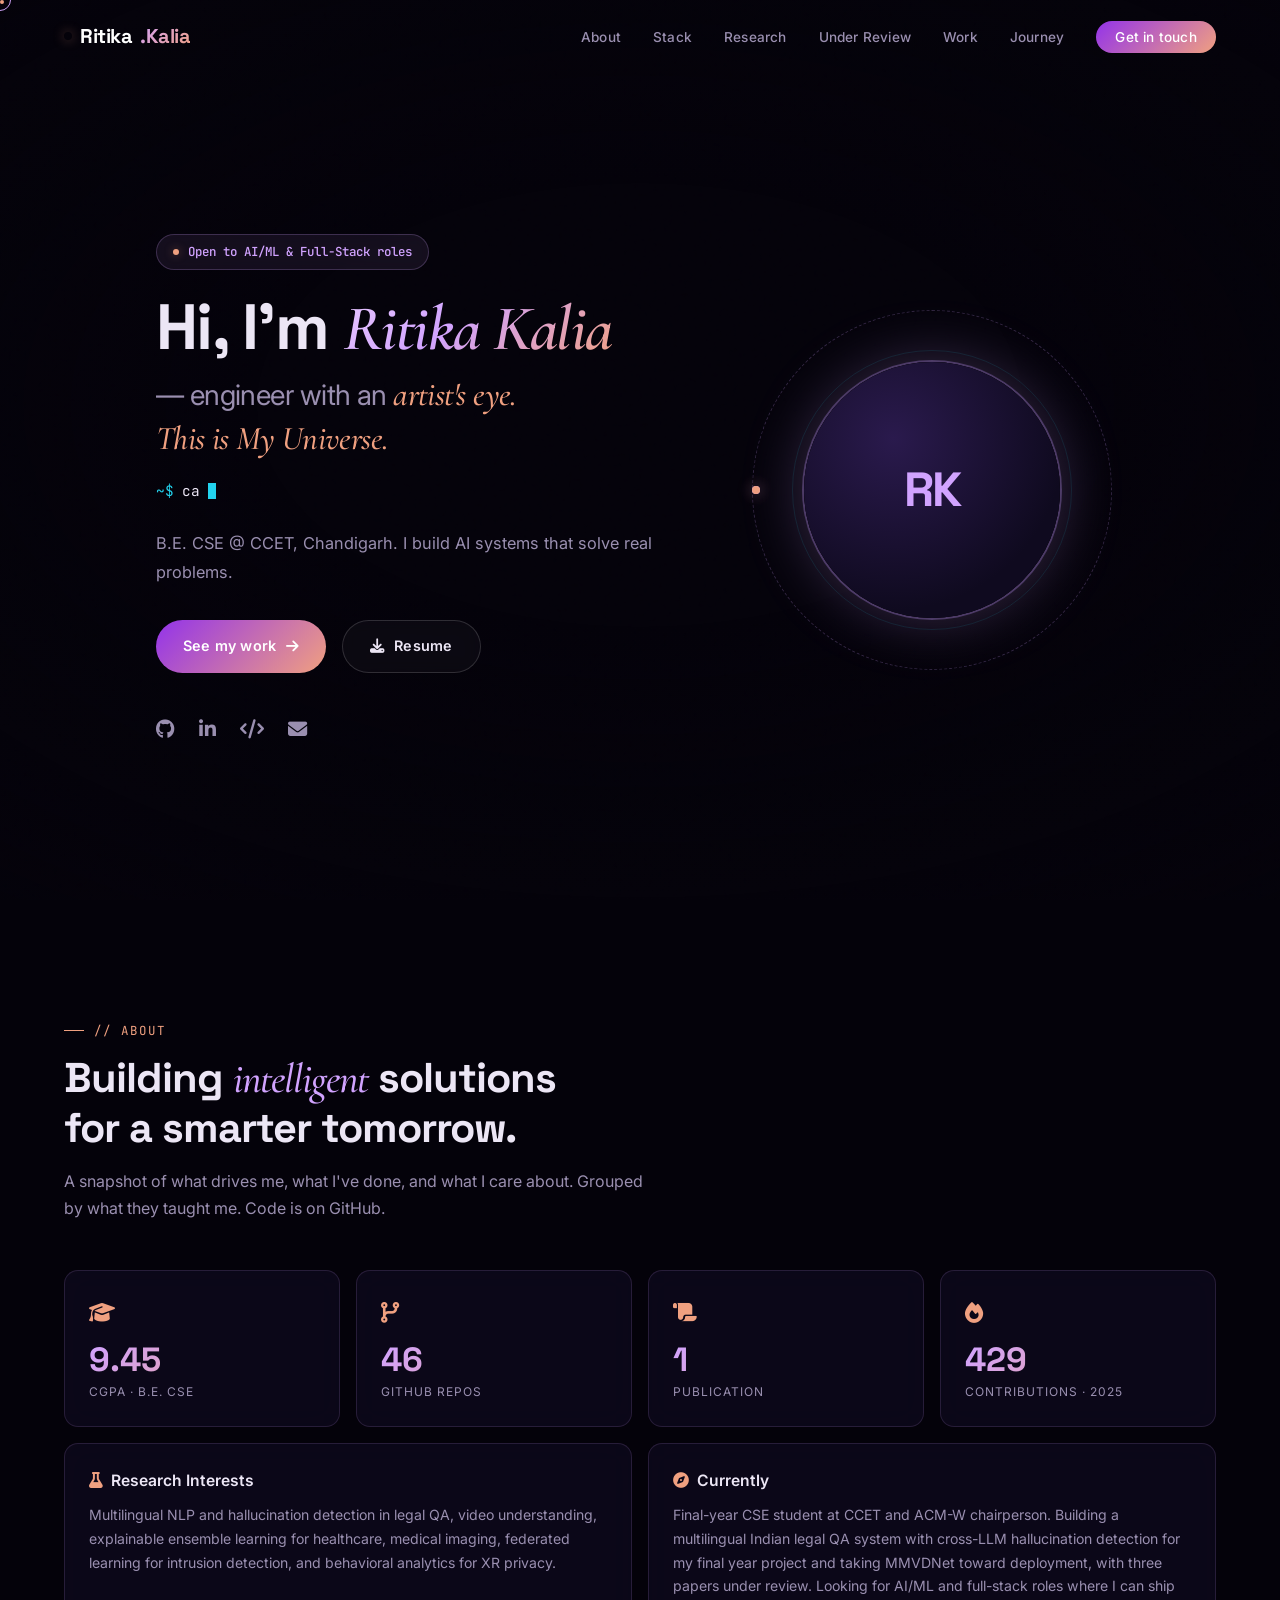
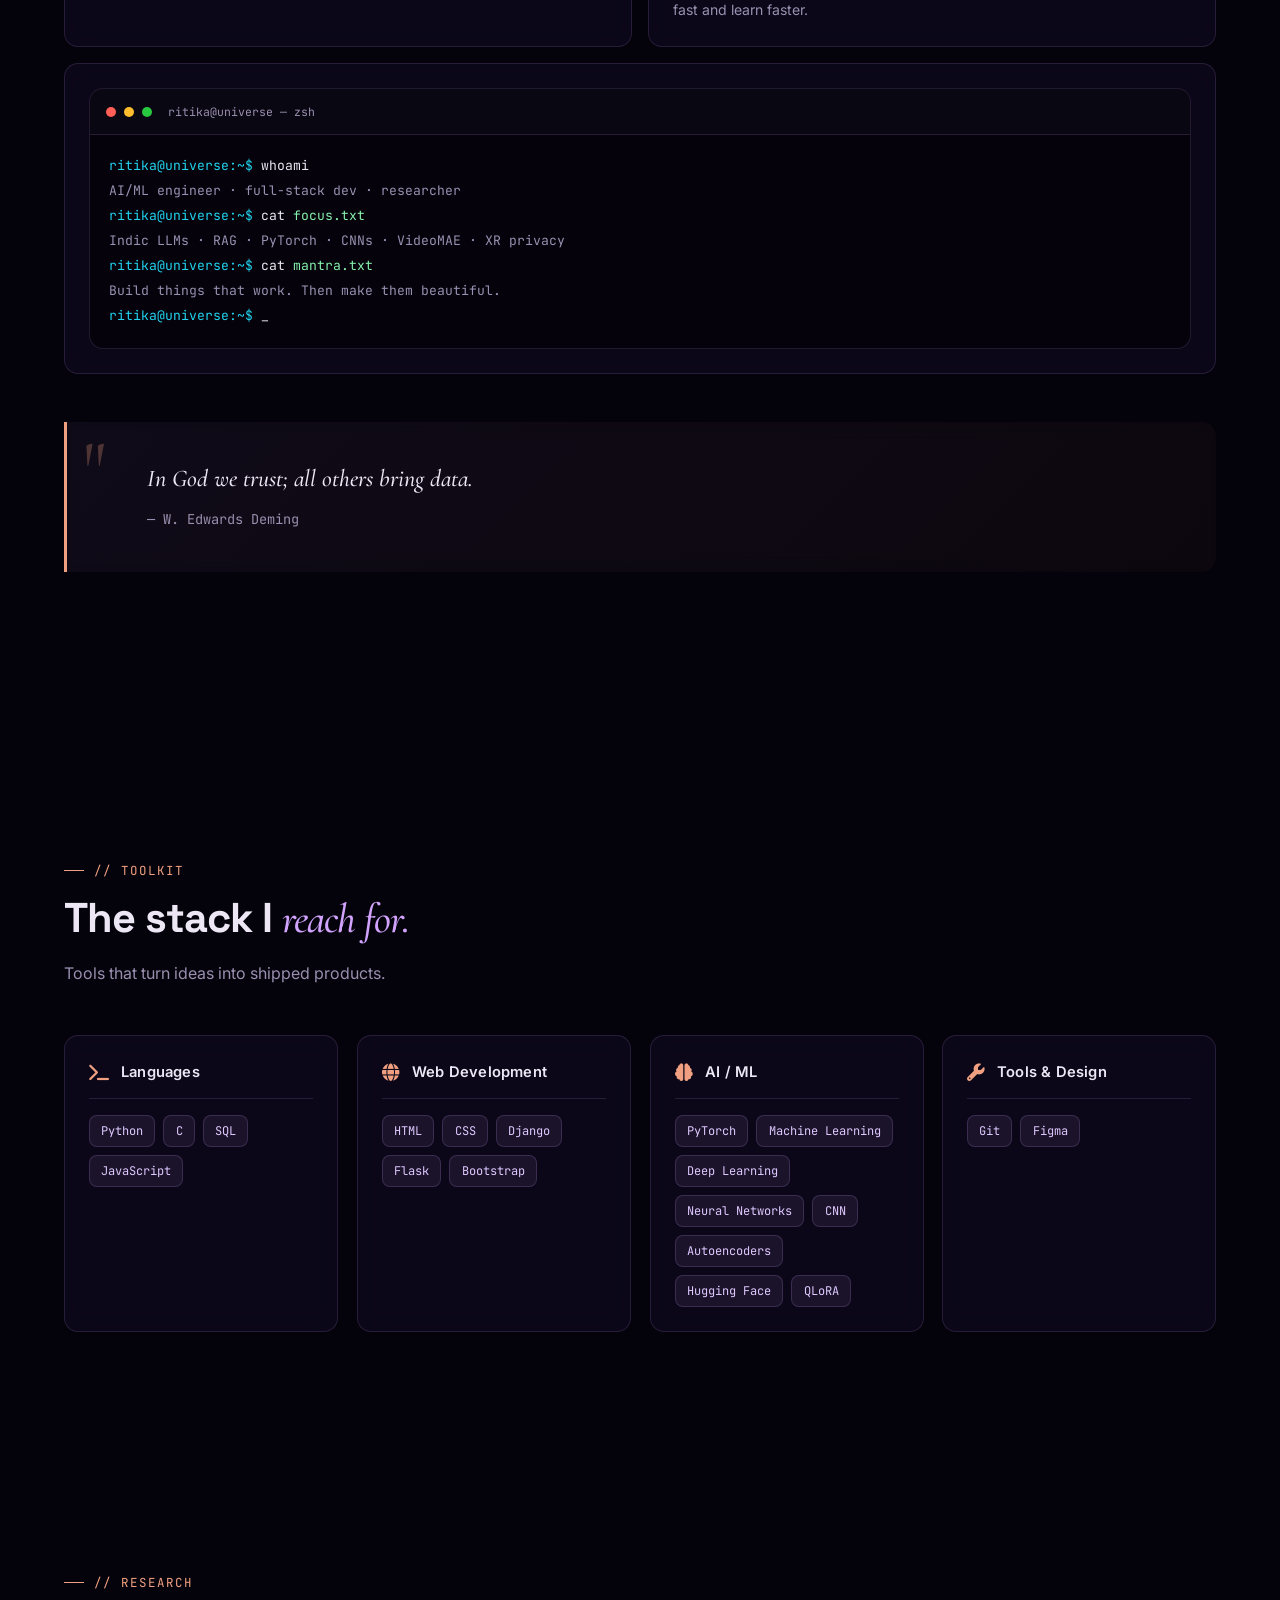
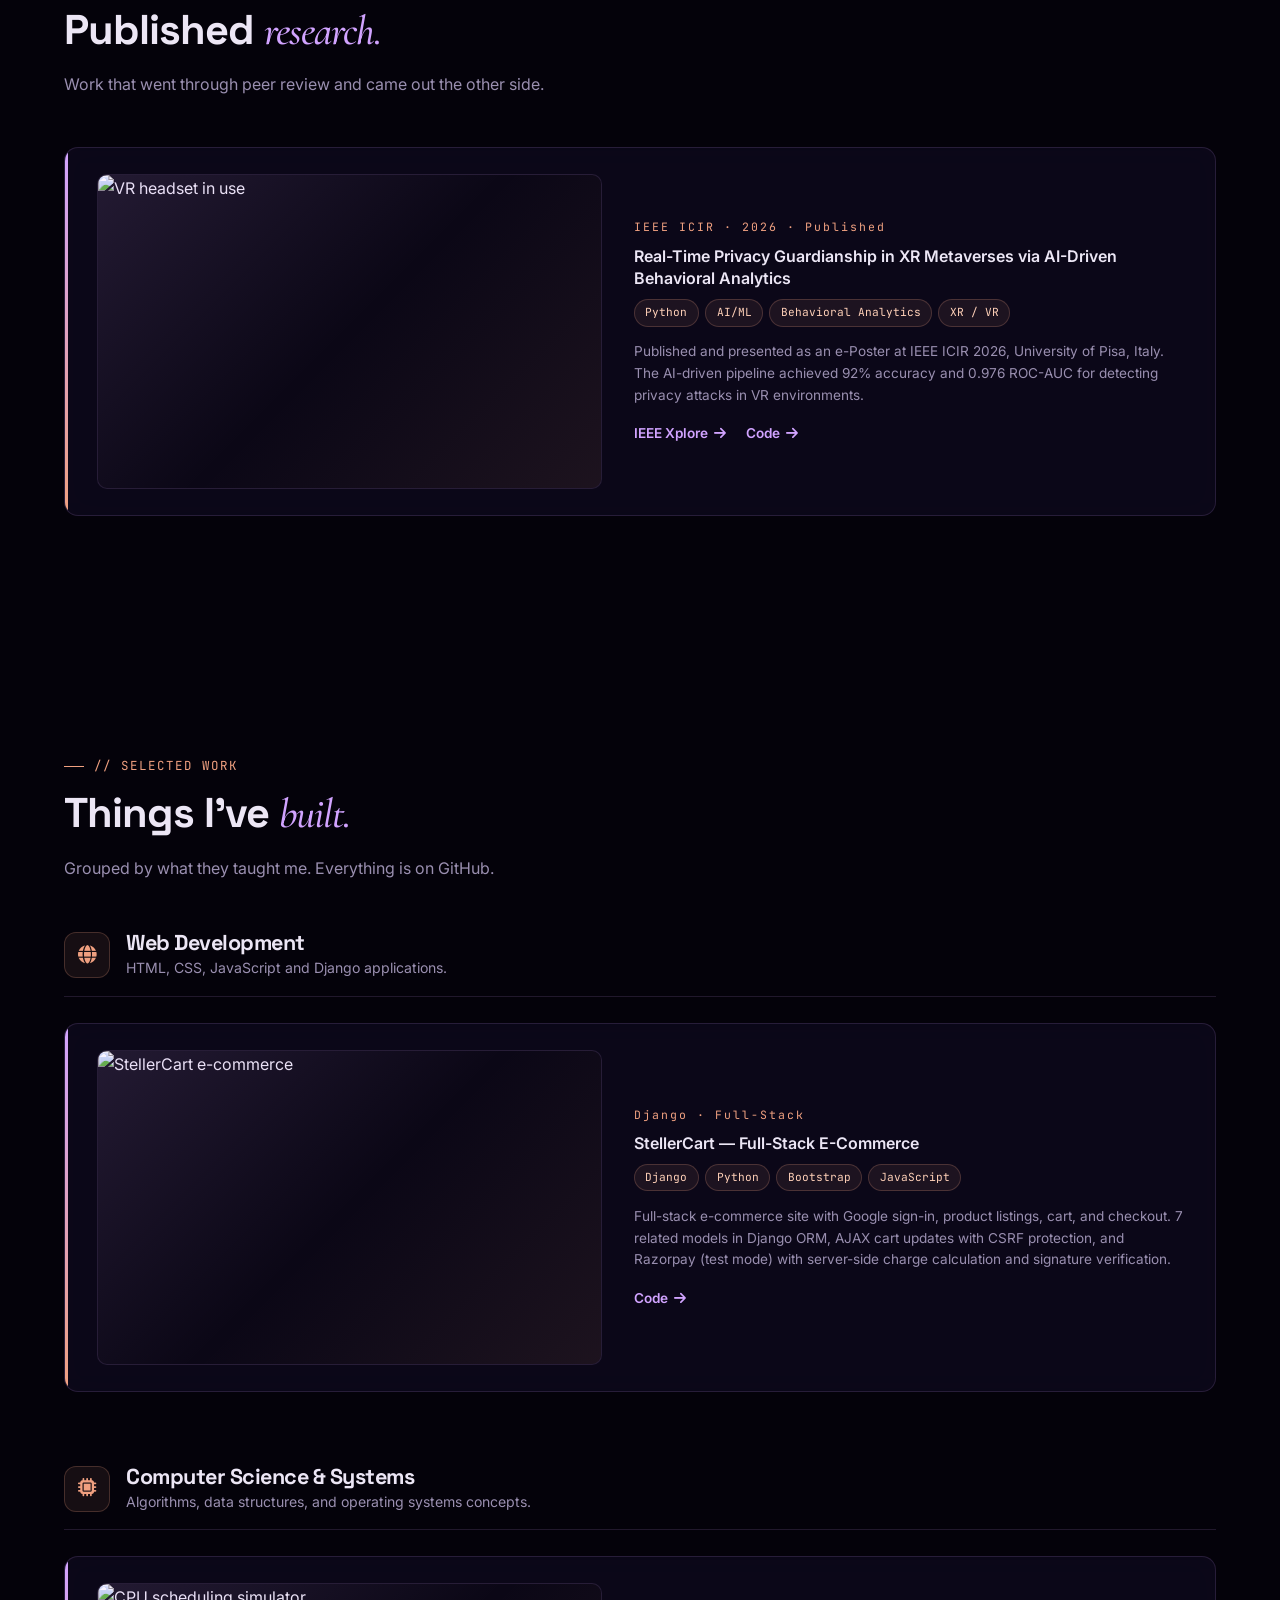
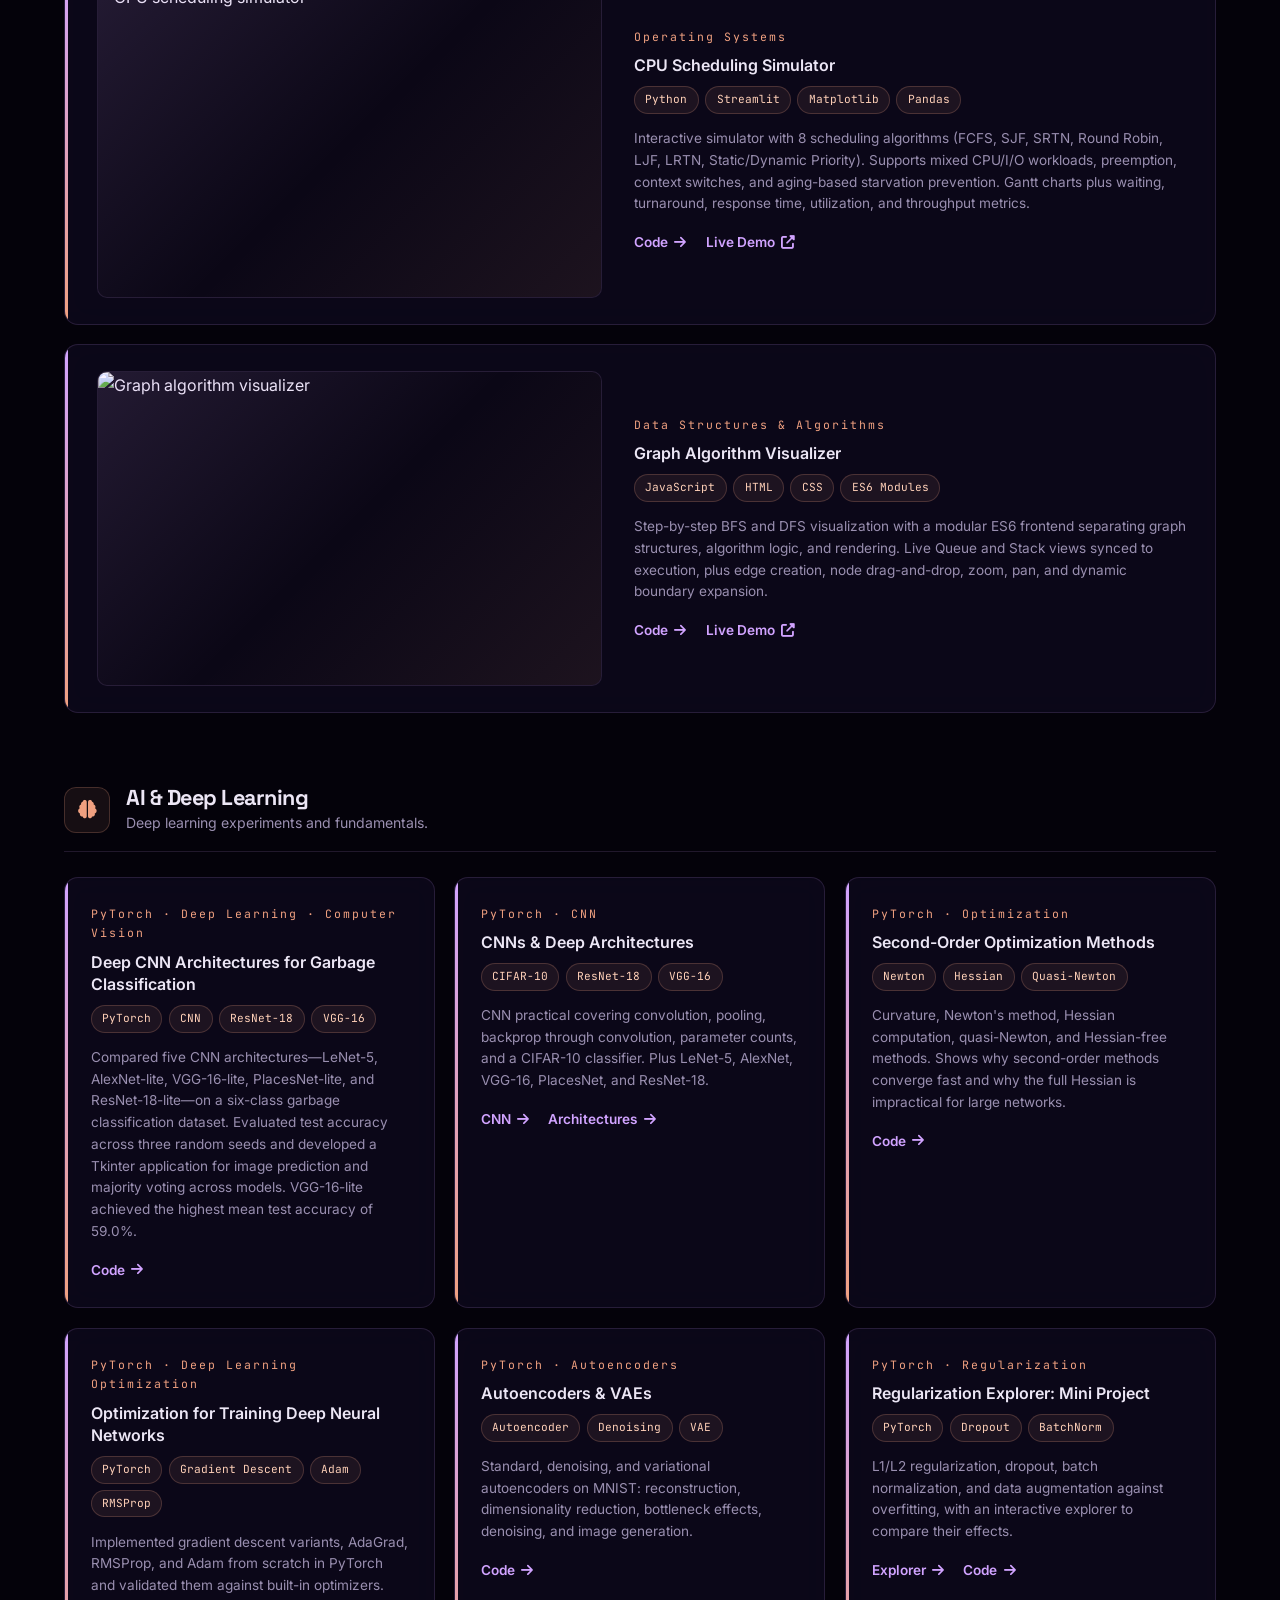
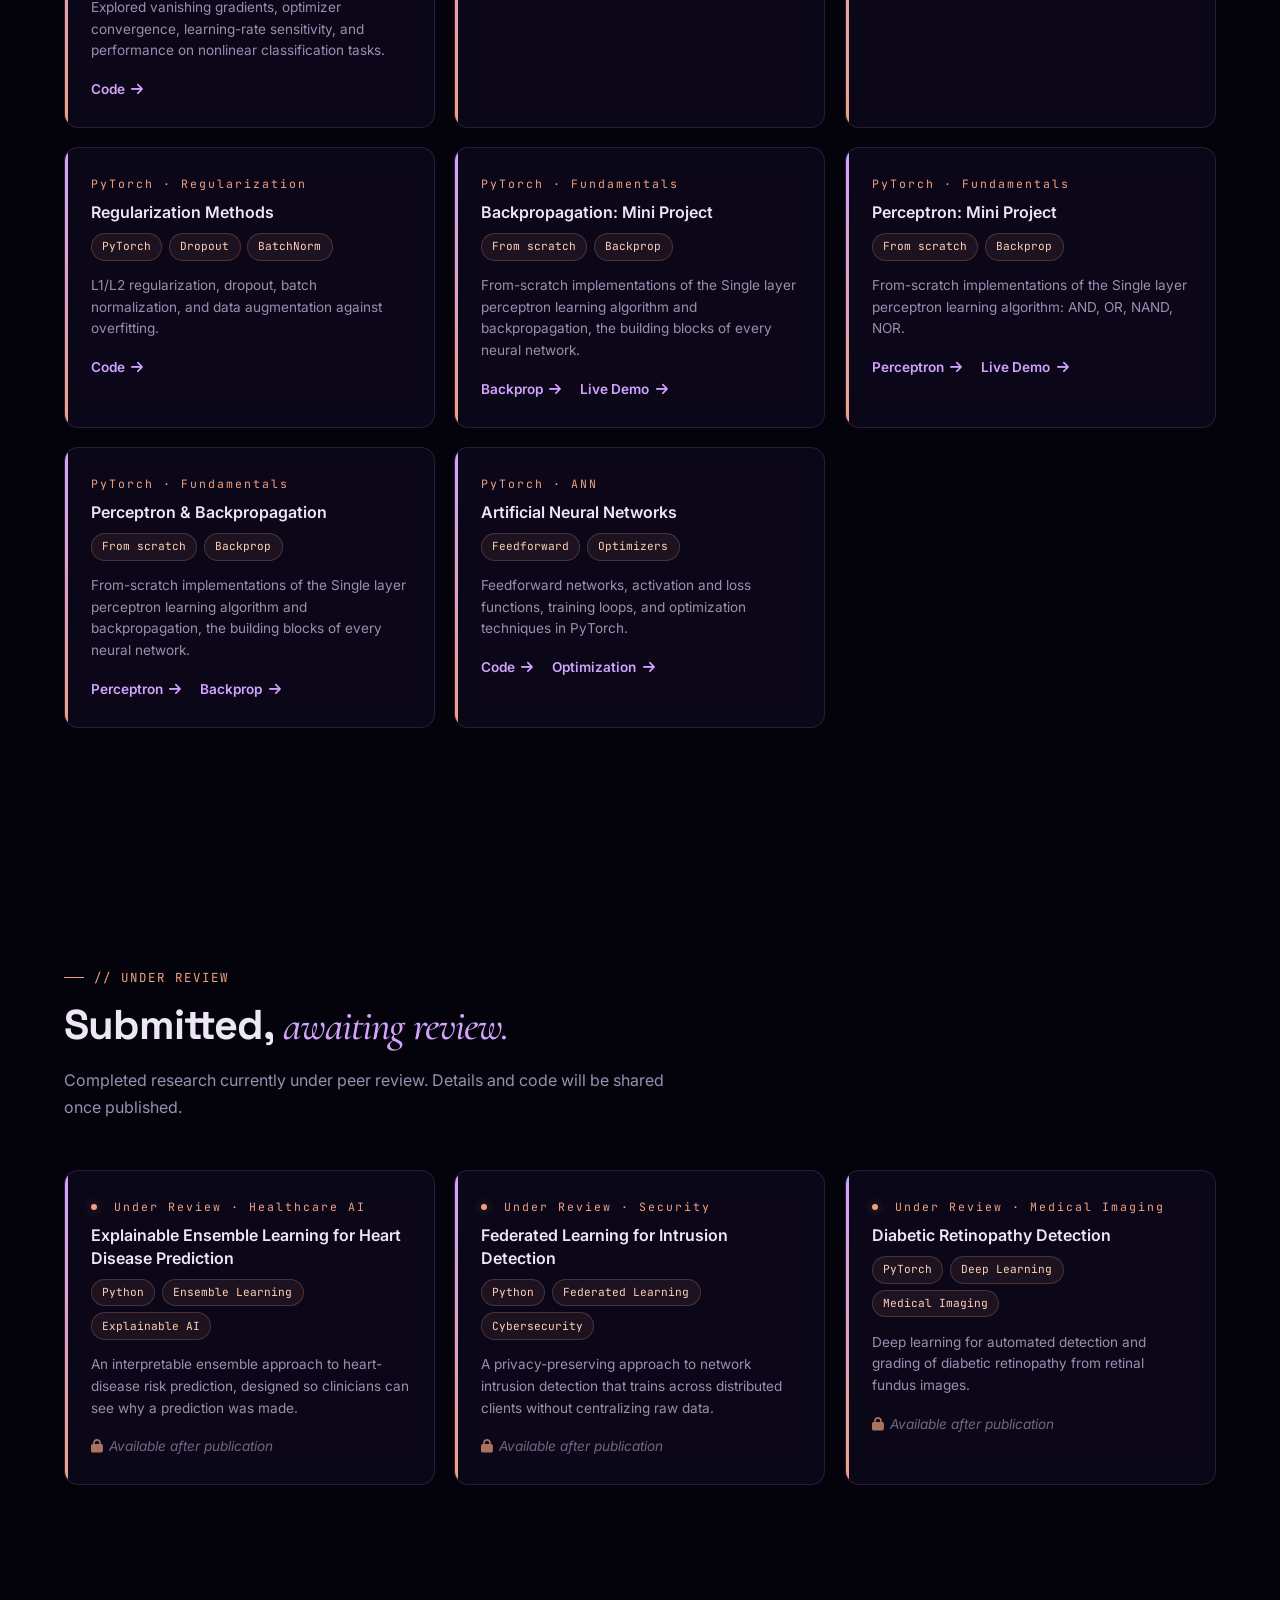
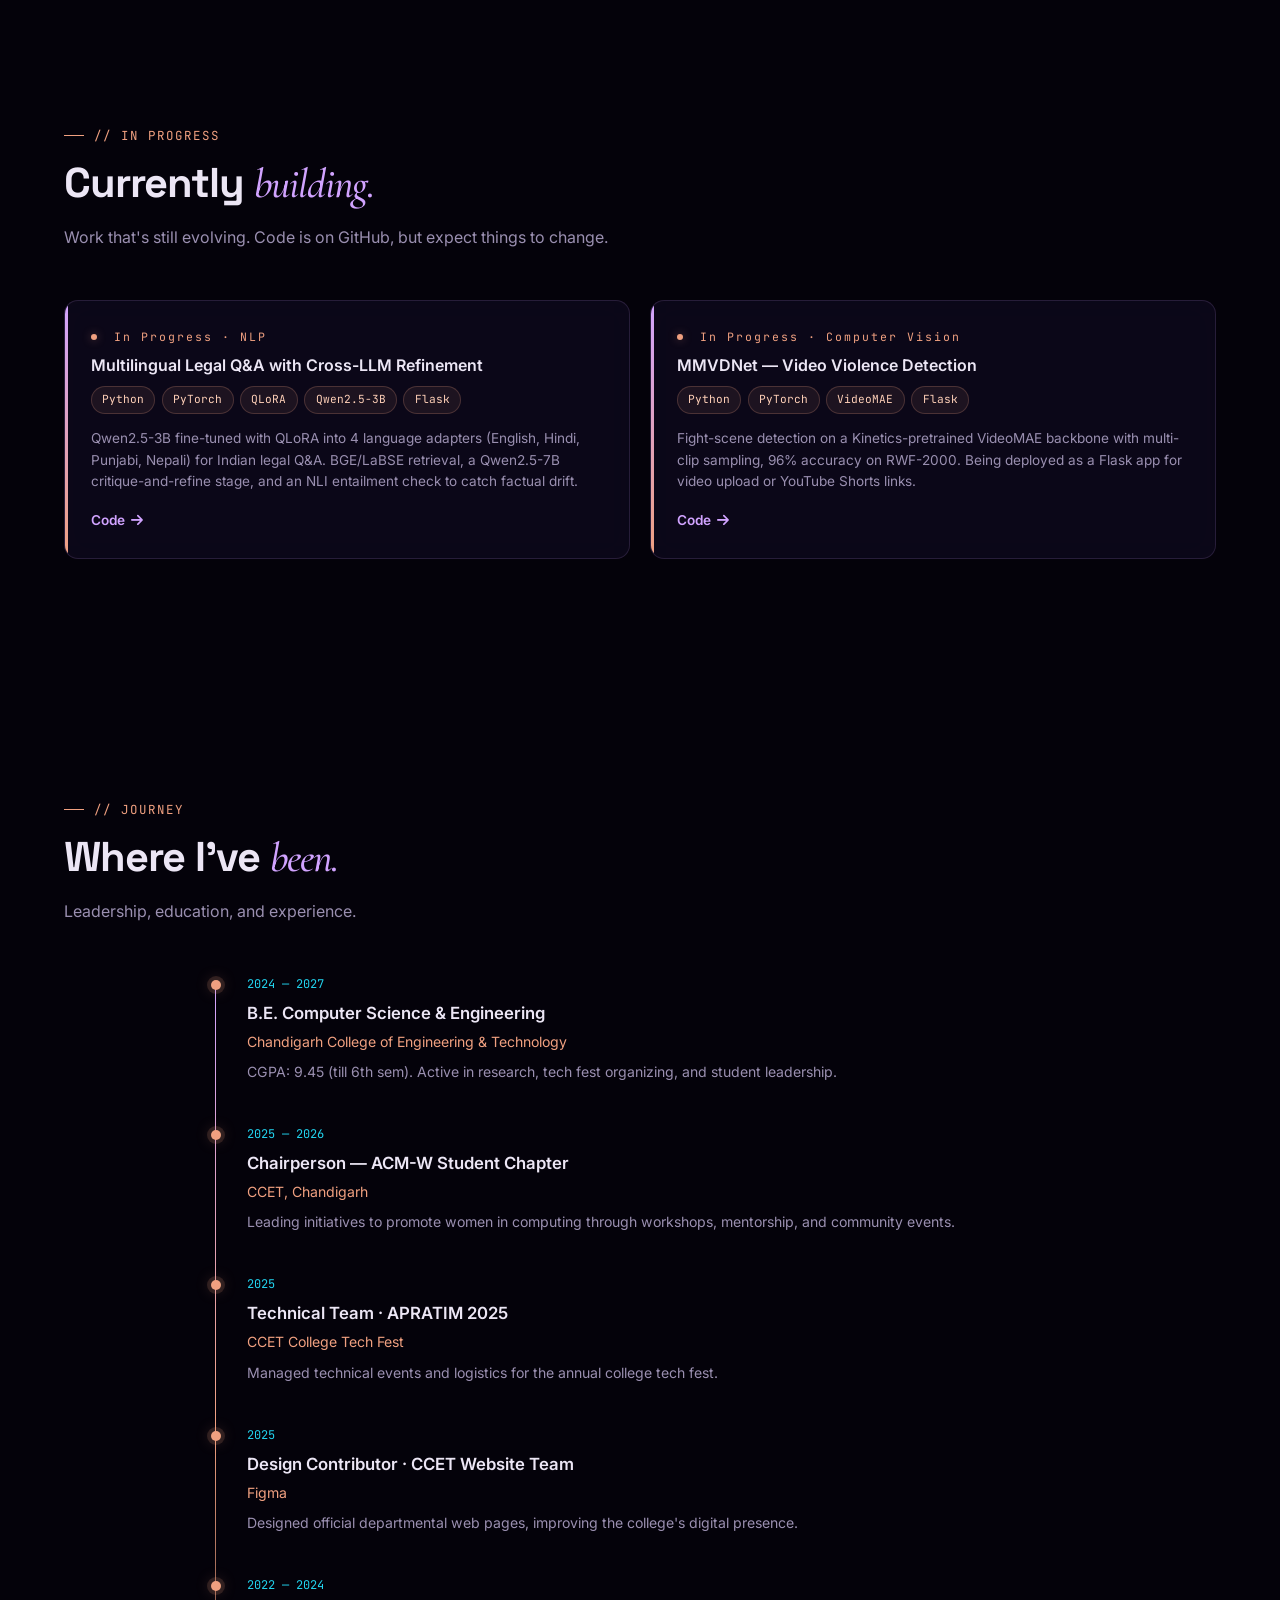
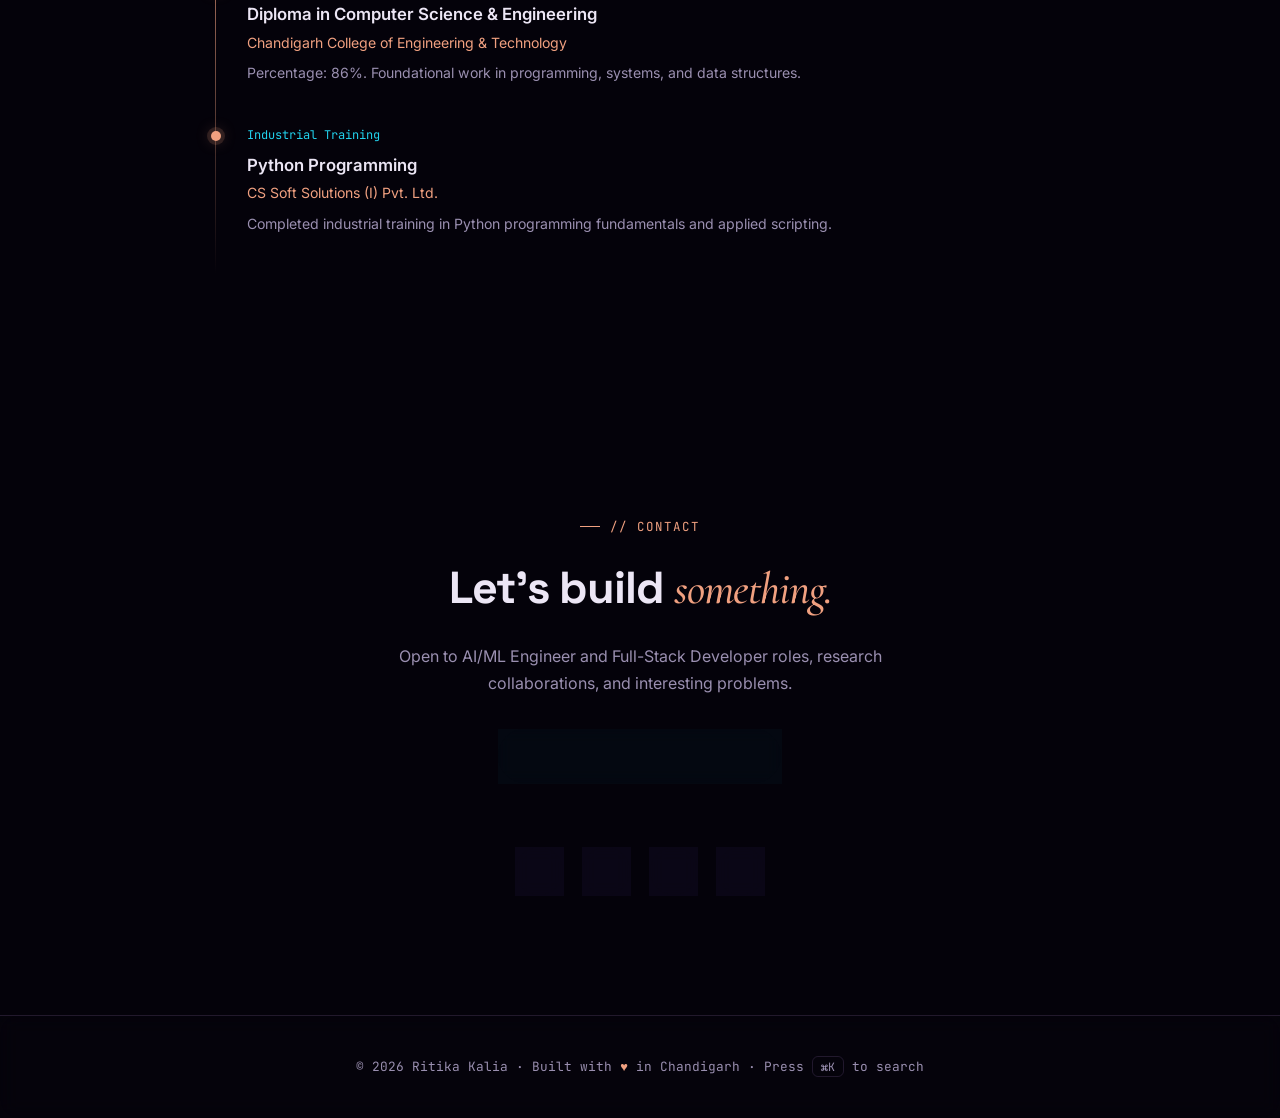
==== classic.html @ 8f79d73a "Create classic.html" ====
<!DOCTYPE html>
<html lang="en">

<head>
    <meta charset="UTF-8">
    <meta name="viewport" content="width=device-width, initial-scale=1.0">
    <title>Ritika Kalia · AI/ML Engineer · Building intelligent solutions for a smarter tomorrow</title>
    <meta name="description"
        content="Portfolio of Ritika Kalia — AI/ML Engineer, Researcher, Full-Stack Developer from Chandigarh, India.">
    <meta name="theme-color" content="#04020a">
    <link rel="icon" href="data:image/svg+xml,%3Csvg xmlns='http://www.w3.org/2000/svg' viewBox='0 0 32 32'%3E%3Ccircle cx='16' cy='16' r='14' fill='%2306020f'/%3E%3Ccircle cx='16' cy='16' r='6' fill='%23d1a3ff'/%3E%3C/svg%3E">
    <meta property="og:type" content="website"><meta property="og:title" content="Ritika Kalia · AI/ML Engineer"><meta property="og:description" content="Portfolio of Ritika Kalia — AI/ML Engineer, Researcher, Full-Stack Developer from Chandigarh, India.">
    <meta property="og:url" content="https://ritikakalia9.github.io/classic.html"><meta property="og:image" content="https://ritikakalia9.github.io/images/og-universe.jpg">
    <meta name="twitter:card" content="summary_large_image"><meta name="twitter:title" content="Ritika Kalia · AI/ML Engineer"><meta name="twitter:description" content="Portfolio of Ritika Kalia — AI/ML Engineer, Researcher, Full-Stack Developer from Chandigarh, India."><meta name="twitter:image" content="https://ritikakalia9.github.io/images/og-universe.jpg">
    
    <link rel="preconnect" href="https://fonts.googleapis.com">
    <link rel="preconnect" href="https://fonts.gstatic.com" crossorigin>
    <link
        href="https://fonts.googleapis.com/css2?family=Cormorant+Garamond:ital,wght@0,400;0,500;0,600;1,400;1,500&family=Inter:wght@300;400;500;600;700&family=JetBrains+Mono:wght@400;500;700&family=Space+Grotesk:wght@400;500;600;700&display=swap"
        rel="stylesheet">
    <link rel="stylesheet" href="https://cdnjs.cloudflare.com/ajax/libs/font-awesome/6.5.1/css/all.min.css">
    <link rel="stylesheet" href="css/style.css">
    <link rel="stylesheet" href="css/planets.css">
    <link rel="stylesheet" href="css/guide.css">
<link rel="stylesheet" href="css/extras.css">
<script src="js/pip-warp.js"></script>
<script src="js/space-fallback.js"></script>
</head>

<body>

    <canvas id="webgl"></canvas>
    <div class="vignette"></div>

    <div class="cursor"></div>
    <div class="cursor-dot"></div>

    <nav>
        <div class="container nav-inner">
            <a href="#" class="logo"><span class="logo-mark"></span>Ritika<span>.Kalia</span></a>
            <ul class="nav-links">
                <li><a href="#about">About</a></li>
                <li><a href="#stack">Stack</a></li>
                <li><a href="#research">Research</a></li>
                <li><a href="#under-review">Under Review</a></li>
                <li><a href="#projects">Work</a></li>
                <li><a href="#journey">Journey</a></li>
                <li><a href="#contact" class="nav-cta">Get in touch</a></li>
            </ul>
            <button class="menu-btn" aria-label="Menu"><i class="fas fa-bars"></i></button>
        </div>
    </nav>

    <header class="hero">
        <div class="container hero-grid">
            <div class="hero-content reveal">
                <div class="hero-badge"><span class="dot"></span> Open to AI/ML & Full-Stack roles</div>
                <h1>Hi, I'm <span class="name">Ritika Kalia</span>
                    <span class="hero-tagline">— engineer with an <em>artist's eye. <br> This is My Universe.</em></span>
                </h1>
                <div class="hero-tag">
                    <span class="prompt">~$</span>
                    <span class="typed" id="typed"></span>
                    <span class="caret"></span>
                </div>
                <p class="hero-desc">
                    B.E. CSE @ CCET, Chandigarh. I build AI systems that solve real problems.
                </p>
                <div class="hero-btns">
                    <a href="#projects" class="btn btn-primary">See my work <i class="fas fa-arrow-right"></i></a>
                    <a href="resume.pdf" class="btn btn-ghost" download><i class="fas fa-download"></i> Resume</a>
                </div>
                <div class="hero-socials">
                    <a href="https://github.com/RitikaKalia9" target="_blank" rel="noopener" aria-label="GitHub"><i
                            class="fab fa-github"></i></a>
                    <a href="https://www.linkedin.com/in/ritika-kalia-809984330/" target="_blank" rel="noopener"
                        aria-label="LinkedIn"><i class="fab fa-linkedin-in"></i></a>
                    <a href="https://leetcode.com/u/RitikaKalia9/" target="_blank" rel="noopener"
                        aria-label="LeetCode"><i class="fas fa-code"></i></a>
                    <a href="mailto:ritikakalia19@gmail.com" aria-label="Email"><i class="fas fa-envelope"></i></a>
                </div>
            </div>
            <div class="hero-visual reveal reveal-d2">
                <div class="orbit">
                    <div class="orbit-dot"></div>
                    <div class="orbit-dot cyan"></div>
                    <div class="profile-photo">
                        <div class="fallback">RK</div>
                        <img src="images/profile.webp" alt="Ritika Kalia" width="400" height="400" decoding="async" onerror="this.onerror=function(){this.style.display='none'};this.src='images/profile.png'">
                    </div>
                </div>
            </div>
        </div>
    </header>

    <section id="about">
        <div class="container">
            <div class="section-label reveal">// About</div>
            <h2 class="section-title reveal">Building <em>intelligent</em> solutions<br>for a smarter tomorrow.</h2>
            <p class="section-desc reveal">A snapshot of what drives me, what I've done, and what I care about. Grouped
                by what they taught me. Code is on GitHub.</p>

            <div class="bento-grid">
                <div class="bento-item reveal">
                    <div class="bento-icon"><i class="fas fa-graduation-cap"></i></div>
                    <div class="bento-number">9.45</div>
                    <div class="bento-label">CGPA · B.E. CSE</div>
                </div>
                <div class="bento-item reveal reveal-d1">
                    <div class="bento-icon"><i class="fas fa-code-branch"></i></div>
                    <div class="bento-number">46</div>
                    <div class="bento-label">GitHub Repos</div>
                </div>
                <div class="bento-item reveal reveal-d2">
                    <div class="bento-icon"><i class="fas fa-scroll"></i></div>
                    <div class="bento-number">1</div>
                    <div class="bento-label">Publication</div>
                </div>
                <div class="bento-item reveal reveal-d3">
                    <div class="bento-icon"><i class="fas fa-fire"></i></div>
                    <div class="bento-number">429</div>
                    <div class="bento-label">Contributions · 2025</div>
                </div>

                <div class="bento-item span-2 reveal">
                    <div class="bento-title"><i class="fas fa-flask"></i> Research Interests</div>
                    <div class="bento-text">Multilingual NLP and hallucination detection in legal QA, video
                        understanding, explainable ensemble learning for healthcare, medical imaging, federated learning
                        for intrusion detection, and behavioral analytics for XR privacy.</div>
                </div>

                <div class="bento-item span-2 reveal reveal-d1">
                    <div class="bento-title"><i class="fas fa-compass"></i> Currently</div>
                    <div class="bento-text">Final-year CSE student at CCET and ACM-W chairperson. Building a
                        multilingual Indian legal QA system with cross-LLM hallucination detection for my final year
                        project and taking MMVDNet toward deployment, with three papers under review. Looking for AI/ML
                        and full-stack roles where I can ship fast and learn faster.</div>
                </div>

                <div class="bento-item span-4 reveal">
                    <div class="terminal">
                        <div class="terminal-header">
                            <span class="terminal-dot red"></span>
                            <span class="terminal-dot yellow"></span>
                            <span class="terminal-dot green"></span>
                            <span class="terminal-title">ritika@universe — zsh</span>
                        </div>
                        <div class="terminal-body">
                            <span class="terminal-line"><span class="terminal-prompt">ritika@universe:~$</span> <span
                                    class="terminal-cmd">whoami</span></span>
                            <span class="terminal-line terminal-output">AI/ML engineer · full-stack dev ·
                                researcher</span>
                            <span class="terminal-line"><span class="terminal-prompt">ritika@universe:~$</span> <span
                                    class="terminal-cmd">cat</span> <span
                                    class="terminal-string">focus.txt</span></span>
                            <span class="terminal-line terminal-output">Indic LLMs · RAG · PyTorch · CNNs · VideoMAE ·
                                XR privacy</span>
                            <span class="terminal-line"><span class="terminal-prompt">ritika@universe:~$</span> <span
                                    class="terminal-cmd">cat</span> <span
                                    class="terminal-string">mantra.txt</span></span>
                            <span class="terminal-line terminal-output">Build things that work. Then make them
                                beautiful.</span>
                            <span class="terminal-line"><span class="terminal-prompt">ritika@universe:~$</span> <span
                                    class="terminal-cmd">_</span></span>
                        </div>
                    </div>
                </div>
            </div>

            <div class="quote-strip reveal">
                <div class="quote-text">In God we trust; all others bring data.</div>
                <div class="quote-author">— W. Edwards Deming</div>
            </div>
        </div>
    </section>

    <section id="stack">
        <div class="container">
            <div class="section-label reveal">// Toolkit</div>
            <h2 class="section-title reveal">The stack I <em>reach for.</em></h2>
            <p class="section-desc reveal">Tools that turn ideas into shipped products.</p>

            <div class="stack-grid">
                <div class="stack-card reveal">
                    <div class="stack-head"><i class="fas fa-terminal"></i>
                        <h4>Languages</h4>
                    </div>
                    <div class="stack-tags">
                        <span class="stack-tag">Python</span>
                        <span class="stack-tag">C</span>
                        <span class="stack-tag">SQL</span>
                        <span class="stack-tag">JavaScript</span>
                    </div>
                </div>
                <div class="stack-card reveal reveal-d1">
                    <div class="stack-head"><i class="fas fa-globe"></i>
                        <h4>Web Development</h4>
                    </div>
                    <div class="stack-tags">
                        <span class="stack-tag">HTML</span>
                        <span class="stack-tag">CSS</span>
                        <span class="stack-tag">Django</span>
                        <span class="stack-tag">Flask</span>
                        <span class="stack-tag">Bootstrap</span>
                    </div>
                </div>
                <div class="stack-card reveal reveal-d2">
                    <div class="stack-head"><i class="fas fa-brain"></i>
                        <h4>AI / ML</h4>
                    </div>
                    <div class="stack-tags">
                        <span class="stack-tag">PyTorch</span>
                        <span class="stack-tag">Machine Learning</span>
                        <span class="stack-tag">Deep Learning</span>
                        <span class="stack-tag">Neural Networks</span>
                        <span class="stack-tag">CNN</span>
                        <span class="stack-tag">Autoencoders</span>
                        <span class="stack-tag">Hugging Face</span>
                        <span class="stack-tag">QLoRA</span>
                    </div>
                </div>
                <div class="stack-card reveal reveal-d3">
                    <div class="stack-head"><i class="fas fa-wrench"></i>
                        <h4>Tools & Design</h4>
                    </div>
                    <div class="stack-tags">
                        <span class="stack-tag">Git</span>
                        <span class="stack-tag">Figma</span>
                    </div>
                </div>
            </div>
        </div>
    </section>

    <section id="research">
        <div class="container">
            <div class="section-label reveal">// Research</div>
            <h2 class="section-title reveal">Published <em>research.</em></h2>
            <p class="section-desc reveal">Work that went through peer review and came out the other side.</p>
            <div class="pub-grid pub-grid-single">
                <div class="pub-card reveal">
                    <div class="pub-thumb">
                        <img src="https://images.unsplash.com/photo-1622979135225-d2ba269cf1ac?w=900&q=80&auto=format&fit=crop"
                            alt="VR headset in use" loading="lazy">
                    </div>
                    <div class="pub-body">
                        <div class="pub-year">IEEE ICIR · 2026 · Published</div>
                        <div class="pub-title">Real-Time Privacy Guardianship in XR Metaverses via AI-Driven Behavioral
                            Analytics</div>
                        <div class="project-meta">
                            <span class="project-tag">Python</span>
                            <span class="project-tag">AI/ML</span>
                            <span class="project-tag">Behavioral Analytics</span>
                            <span class="project-tag">XR / VR</span>
                        </div>
                        <div class="pub-venue">Published and presented as an e-Poster at IEEE ICIR 2026, University of
                            Pisa, Italy. The AI-driven pipeline achieved 92% accuracy and 0.976 ROC-AUC for detecting
                            privacy attacks in VR environments.</div>
                        <div class="project-links">
                            <a href="https://ieeexplore.ieee.org/document/11628368" target="_blank" rel="noopener">IEEE
                                Xplore <i class="fas fa-arrow-right"></i></a>
                            <a href="https://github.com/RitikaKalia9/Real_Time_Privacy_Guardianship_in_XR_Metaverses_via_AI_Driven_Behavioral_Analytics-"
                                target="_blank" rel="noopener">Code <i class="fas fa-arrow-right"></i></a>
                        </div>
                    </div>
                </div>
            </div>
        </div>
    </section>

    <section id="projects">
        <div class="container">
            <div class="section-label reveal">// Selected Work</div>
            <h2 class="section-title reveal">Things I've <em>built.</em></h2>
            <p class="section-desc reveal">Grouped by what they taught me. Everything is on GitHub.</p>

            <!-- ===================== WEB DEVELOPMENT ===================== -->
            <div class="category" id="cat-web">
                <div class="category-head reveal">
                    <i class="fas fa-globe"></i>
                    <div>
                        <h3>Web Development</h3>
                        <p>HTML, CSS, JavaScript and Django applications.</p>
                    </div>
                </div>
                <div class="pub-grid pub-grid-single">

                    <div class="pub-card reveal">
                        <div class="pub-thumb">
                            <img src="https://images.unsplash.com/photo-1556742049-0cfed4f6a45d?w=900&q=80&auto=format&fit=crop"
                                alt="StellerCart e-commerce" loading="lazy">
                        </div>
                        <div class="pub-body">
                            <div class="pub-year">Django · Full-Stack</div>
                            <div class="pub-title">StellerCart — Full-Stack E-Commerce</div>
                            <div class="project-meta">
                                <span class="project-tag">Django</span>
                                <span class="project-tag">Python</span>
                                <span class="project-tag">Bootstrap</span>
                                <span class="project-tag">JavaScript</span>
                            </div>
                            <div class="pub-venue">Full-stack e-commerce site with Google sign-in, product listings,
                                cart, and checkout. 7 related models in Django ORM, AJAX cart updates with CSRF
                                protection, and Razorpay (test mode) with server-side charge calculation and signature
                                verification.</div>
                            <div class="project-links">
                                <a href="https://github.com/RitikaKalia9/Full-Stack-E-Commerce-Platform-StellerCart-"
                                    target="_blank" rel="noopener">Code <i class="fas fa-arrow-right"></i></a>
                            </div>
                        </div>
                    </div>

                </div>
            </div>

            <!-- ===================== CS & SYSTEMS ===================== -->
            <div class="category" id="cat-systems">
                <div class="category-head reveal">
                    <i class="fas fa-microchip"></i>
                    <div>
                        <h3>Computer Science &amp; Systems</h3>
                        <p>Algorithms, data structures, and operating systems concepts.</p>
                    </div>
                </div>
                <div class="pub-grid pub-grid-single">

                    <div class="pub-card reveal">
                        <div class="pub-thumb">
                            <img src="https://images.unsplash.com/photo-1558494949-ef010cbdcc31?w=900&q=80&auto=format&fit=crop"
                                alt="CPU scheduling simulator" loading="lazy">
                        </div>
                        <div class="pub-body">
                            <div class="pub-year">Operating Systems</div>
                            <div class="pub-title">CPU Scheduling Simulator</div>
                            <div class="project-meta">
                                <span class="project-tag">Python</span>
                                <span class="project-tag">Streamlit</span>
                                <span class="project-tag">Matplotlib</span>
                                <span class="project-tag">Pandas</span>
                            </div>
                            <div class="pub-venue">Interactive simulator with 8 scheduling algorithms (FCFS, SJF, SRTN,
                                Round Robin, LJF, LRTN, Static/Dynamic Priority). Supports mixed CPU/I/O workloads,
                                preemption, context switches, and aging-based starvation prevention. Gantt charts plus
                                waiting, turnaround, response time, utilization, and throughput metrics.</div>
                            <div class="project-links">
                                <a href="https://github.com/RitikaKalia9/CPU-Scheduler" target="_blank"
                                    rel="noopener">Code <i class="fas fa-arrow-right"></i></a>
                                <a href="https://cpu-scheduler-ritika.streamlit.app/" target="_blank"
                                    rel="noopener">Live Demo <i class="fas fa-external-link-alt"></i></a>
                            </div>
                        </div>
                    </div>


                    <div class="pub-card reveal">
                        <div class="pub-thumb">
                            <img src="https://images.unsplash.com/photo-1551288049-bebda4e38f71?w=900&q=80&auto=format&fit=crop"
                                alt="Graph algorithm visualizer" loading="lazy">
                        </div>
                        <div class="pub-body">
                            <div class="pub-year">Data Structures &amp; Algorithms</div>
                            <div class="pub-title">Graph Algorithm Visualizer</div>
                            <div class="project-meta">
                                <span class="project-tag">JavaScript</span>
                                <span class="project-tag">HTML</span>
                                <span class="project-tag">CSS</span>
                                <span class="project-tag">ES6 Modules</span>
                            </div>
                            <div class="pub-venue">Step-by-step BFS and DFS visualization with a modular ES6 frontend
                                separating graph structures, algorithm logic, and rendering. Live Queue and Stack views
                                synced to execution, plus edge creation, node drag-and-drop, zoom, pan, and dynamic
                                boundary expansion.</div>
                            <div class="project-links">
                                <a href="https://github.com/RitikaKalia9/Graph-Visualizer" target="_blank"
                                    rel="noopener">Code <i class="fas fa-arrow-right"></i></a>
                                <a href="https://graph-visualizer-mauve.vercel.app/" target="_blank" rel="noopener">Live
                                    Demo <i class="fas fa-external-link-alt"></i></a>
                            </div>
                        </div>
                    </div>

                </div>
            </div>

            <!-- ===================== AI & DEEP LEARNING ===================== -->
            <div class="category" id="cat-ai">
                <div class="category-head reveal">
                    <i class="fas fa-brain"></i>
                    <div>
                        <h3>AI &amp; Deep Learning</h3>
                        <p>Deep learning experiments and fundamentals.</p>
                    </div>
                </div>
                <div class="pub-grid">





                    <!-- Deep learning experiments -->
                     
                    
                    

             
                    <div class="pub-card reveal">
                        <div class="pub-year">PyTorch · Deep Learning · Computer Vision</div>
                        <div class="pub-title">Deep CNN Architectures for Garbage Classification</div>
                        <div class="project-meta">
                            <span class="project-tag">PyTorch</span>
                            <span class="project-tag">CNN</span>
                            <span class="project-tag">ResNet-18</span>
                            <span class="project-tag">VGG-16</span>
                        </div>
                        <div class="pub-venue">
                            Compared five CNN architectures—LeNet-5, AlexNet-lite, VGG-16-lite,
                            PlacesNet-lite, and ResNet-18-lite—on a six-class garbage
                            classification dataset. Evaluated test accuracy across three random
                            seeds and developed a Tkinter application for image prediction and
                            majority voting across models. VGG-16-lite achieved the highest mean
                            test accuracy of 59.0%.
                        </div>
                        <div class="project-links">
                            <a href="https://github.com/RitikaKalia9/waste_classification_deep_cnn_architectures"
                                target="_blank" rel="noopener">
                                Code <i class="fas fa-arrow-right"></i>
                            </a>
                        </div>
                    </div>

                    
                    

                    <div class="pub-card reveal">
                        <div class="pub-year">PyTorch · CNN</div>
                        <div class="pub-title">CNNs &amp; Deep Architectures</div>
                        <div class="project-meta">
                            <span class="project-tag">CIFAR-10</span>
                            <span class="project-tag">ResNet-18</span>
                            <span class="project-tag">VGG-16</span>
                        </div>
                        <div class="pub-venue">CNN practical covering convolution, pooling, backprop through
                            convolution, parameter counts, and a CIFAR-10 classifier. Plus LeNet-5, AlexNet, VGG-16,
                            PlacesNet, and ResNet-18.</div>
                        <div class="project-links">
                            <a href="https://github.com/RitikaKalia9/CNN" target="_blank" rel="noopener">CNN <i
                                    class="fas fa-arrow-right"></i></a>
                            <a href="https://github.com/RitikaKalia9/Deep-CNN-Architectures-LeNet-5-AlexNet-VGG-16-PlacesNet-ResNet-18"
                                target="_blank" rel="noopener">Architectures <i class="fas fa-arrow-right"></i></a>
                        </div>
                    </div>

                    <div class="pub-card reveal reveal-d1">
                        <div class="pub-year">PyTorch · Optimization</div>
                        <div class="pub-title">Second-Order Optimization Methods</div>
                        <div class="project-meta">
                            <span class="project-tag">Newton</span>
                            <span class="project-tag">Hessian</span>
                            <span class="project-tag">Quasi-Newton</span>
                        </div>
                        <div class="pub-venue">Curvature, Newton's method, Hessian computation, quasi-Newton, and
                            Hessian-free methods. Shows why second-order methods converge fast and why the full Hessian
                            is impractical for large networks.</div>
                        <div class="project-links">
                            <a href="https://github.com/RitikaKalia9/Second-Order-Optimization-Methods" target="_blank"
                                rel="noopener">Code <i class="fas fa-arrow-right"></i></a>
                        </div>
                    </div>

                    

                    <div class="pub-card reveal reveal-d1">
                    <div class="pub-year">PyTorch · Deep Learning Optimization</div>
                    <div class="pub-title">Optimization for Training Deep Neural Networks</div>
                    <div class="project-meta">
                        <span class="project-tag">PyTorch</span>
                        <span class="project-tag">Gradient Descent</span>
                        <span class="project-tag">Adam</span>
                        <span class="project-tag">RMSProp</span>
                    </div>
                    <div class="pub-venue">Implemented gradient descent variants, AdaGrad, RMSProp, and Adam from scratch in PyTorch and validated them against built-in optimizers. Explored vanishing gradients, optimizer convergence, learning-rate sensitivity, and performance on nonlinear classification tasks.</div>
                    <div class="project-links">
                        <a href="https://github.com/RitikaKalia9/optimization_techniques" target="_blank"
                            rel="noopener">Code <i class="fas fa-arrow-right"></i></a>
                    </div>
                    </div>



                    <div class="pub-card reveal reveal-d2">
                        <div class="pub-year">PyTorch · Autoencoders</div>
                        <div class="pub-title">Autoencoders &amp; VAEs</div>
                        <div class="project-meta">
                            <span class="project-tag">Autoencoder</span>
                            <span class="project-tag">Denoising</span>
                            <span class="project-tag">VAE</span>
                        </div>
                        <div class="pub-venue">Standard, denoising, and variational autoencoders on MNIST:
                            reconstruction, dimensionality reduction, bottleneck effects, denoising, and image
                            generation.</div>
                        <div class="project-links">
                            <a href="https://github.com/RitikaKalia9/Autoencoders_in_PyTorch" target="_blank"
                                rel="noopener">Code <i class="fas fa-arrow-right"></i></a>
                        </div>
                    </div>

                    <div class="pub-card reveal">
                        <div class="pub-year">PyTorch · Regularization</div>
                        <div class="pub-title">Regularization Explorer: Mini Project</div>
                        <div class="project-meta">
                            <span class="project-tag">PyTorch</span>
                            <span class="project-tag">Dropout</span>
                            <span class="project-tag">BatchNorm</span>
                        </div>
                        <div class="pub-venue">L1/L2 regularization, dropout, batch normalization, and data augmentation
                            against overfitting, with an interactive explorer to compare their effects.</div>
                        <div class="project-links">
                            <a href="https://regularization-explorer-mwxbxonjxpn55wgmjvfixf.streamlit.app/" target="_blank" rel="noopener">Explorer <i class="fas fa-arrow-right"></i></a>
                            <a href="https://github.com/RitikaKalia9/regularization-explorer" target="_blank"
                                rel="noopener">Code <i class="fas fa-arrow-right"></i></a>
                        </div>
                    </div>
                    
                    <div class="pub-card reveal">
                        <div class="pub-year">PyTorch · Regularization</div>
                        <div class="pub-title">Regularization Methods</div>
                        <div class="project-meta">
                            <span class="project-tag">PyTorch</span>
                            <span class="project-tag">Dropout</span>
                            <span class="project-tag">BatchNorm</span>
                        </div>
                        <div class="pub-venue">L1/L2 regularization, dropout, batch normalization, and data augmentation
                            against overfitting.</div>
                        <div class="project-links">
                            <a href="https://github.com/RitikaKalia9/Regularization_Methods_in_PyTorch" target="_blank"
                                rel="noopener">Code <i class="fas fa-arrow-right"></i></a>
                        </div>
                    </div>


                    <div class="pub-card reveal reveal-d1">
                        <div class="pub-year">PyTorch · Fundamentals</div>
                        <div class="pub-title">Backpropagation: Mini Project</div>
                        <div class="project-meta">
                            <span class="project-tag">From scratch</span>
                            <span class="project-tag">Backprop</span>
                        </div>
                        <div class="pub-venue">From-scratch implementations of the Single layer perceptron learning algorithm and
                            backpropagation, the building blocks of every neural network.</div>
                        <div class="project-links">
                            <a href="https://github.com/RitikaKalia9/mini_project_perceptron" target="_blank"
                                rel="noopener">Backprop <i class="fas fa-arrow-right"></i></a>
                            <a href="https://github.com/RitikaKalia9/backpropagation_miniproject" target="_blank"
                                rel="noopener">Live Demo <i class="fas fa-arrow-right"></i></a>
                        </div>
                    </div>

                    <div class="pub-card reveal reveal-d1">
                        <div class="pub-year">PyTorch · Fundamentals</div>
                        <div class="pub-title">Perceptron: Mini Project </div>
                        <div class="project-meta">
                            <span class="project-tag">From scratch</span>
                            <span class="project-tag">Backprop</span>
                        </div>
                        <div class="pub-venue">From-scratch implementations of the Single layer perceptron learning algorithm: AND, OR, NAND, NOR.</div>
                        <div class="project-links">
                            <a href="https://github.com/RitikaKalia9/mini_project_perceptron" target="_blank"
                                rel="noopener">Perceptron <i class="fas fa-arrow-right"></i></a>
                            <a href="https://rys78ut2ej2rjnb4m6mem4.streamlit.app/" target="_blank"
                                rel="noopener">Live Demo <i class="fas fa-arrow-right"></i></a>
                        </div>
                    </div>


                    
                    <div class="pub-card reveal reveal-d1">
                        <div class="pub-year">PyTorch · Fundamentals</div>
                        <div class="pub-title">Perceptron &amp; Backpropagation</div>
                        <div class="project-meta">
                            <span class="project-tag">From scratch</span>
                            <span class="project-tag">Backprop</span>
                        </div>
                        <div class="pub-venue">From-scratch implementations of the Single layer perceptron learning algorithm and
                            backpropagation, the building blocks of every neural network.</div>
                        <div class="project-links">
                            <a href="https://github.com/RitikaKalia9/mini_project_perceptron" target="_blank"
                                rel="noopener">Perceptron <i class="fas fa-arrow-right"></i></a>
                            <a href="https://github.com/RitikaKalia9/backpropagation_miniproject" target="_blank"
                                rel="noopener">Backprop <i class="fas fa-arrow-right"></i></a>
                        </div>
                    </div>

                    <div class="pub-card reveal reveal-d2">
                        <div class="pub-year">PyTorch · ANN</div>
                        <div class="pub-title">Artificial Neural Networks</div>
                        <div class="project-meta">
                            <span class="project-tag">Feedforward</span>
                            <span class="project-tag">Optimizers</span>
                        </div>
                        <div class="pub-venue">Feedforward networks, activation and loss functions, training loops, and
                            optimization techniques in PyTorch.</div>
                        <div class="project-links">
                            <a href="https://github.com/RitikaKalia9/ANN" target="_blank" rel="noopener">Code <i
                                    class="fas fa-arrow-right"></i></a>
                            <a href="https://github.com/RitikaKalia9/optimization_techniques" target="_blank"
                                rel="noopener">Optimization <i class="fas fa-arrow-right"></i></a>
                        </div>
                    </div>

                </div>
            </div>

        </div>
    </section>

    <section id="under-review">
        <div class="container">
            <div class="section-label reveal">// Under Review</div>
            <h2 class="section-title reveal">Submitted, <em>awaiting review.</em></h2>
            <p class="section-desc reveal">Completed research currently under peer review. Details and code will be
                shared once published.</p>

            <div class="pub-grid">

                <div class="pub-card reveal">
                    <div class="pub-year"><span class="wip-dot"></span> Under Review · Healthcare AI</div>
                    <div class="pub-title">Explainable Ensemble Learning for Heart Disease Prediction</div>
                    <div class="project-meta">
                        <span class="project-tag">Python</span>
                        <span class="project-tag">Ensemble Learning</span>
                        <span class="project-tag">Explainable AI</span>
                    </div>
                    <div class="pub-venue">An interpretable ensemble approach to heart-disease risk prediction, designed
                        so clinicians can see why a prediction was made.</div>
                    <div class="project-links">
                        <span class="locked"><i class="fas fa-lock"></i> Available after publication</span>
                    </div>
                </div>

                <div class="pub-card reveal reveal-d1">
                    <div class="pub-year"><span class="wip-dot"></span> Under Review · Security</div>
                    <div class="pub-title">Federated Learning for Intrusion Detection</div>
                    <div class="project-meta">
                        <span class="project-tag">Python</span>
                        <span class="project-tag">Federated Learning</span>
                        <span class="project-tag">Cybersecurity</span>
                    </div>
                    <div class="pub-venue">A privacy-preserving approach to network intrusion detection that trains
                        across distributed clients without centralizing raw data.</div>
                    <div class="project-links">
                        <span class="locked"><i class="fas fa-lock"></i> Available after publication</span>
                    </div>
                </div>

                <div class="pub-card reveal reveal-d2">
                    <div class="pub-year"><span class="wip-dot"></span> Under Review · Medical Imaging</div>
                    <div class="pub-title">Diabetic Retinopathy Detection</div>
                    <div class="project-meta">
                        <span class="project-tag">PyTorch</span>
                        <span class="project-tag">Deep Learning</span>
                        <span class="project-tag">Medical Imaging</span>
                    </div>
                    <div class="pub-venue">Deep learning for automated detection and grading of diabetic retinopathy
                        from retinal fundus images.</div>
                    <div class="project-links">
                        <span class="locked"><i class="fas fa-lock"></i> Available after publication</span>
                    </div>
                </div>

            </div>
        </div>
    </section>

    <section id="in-progress">
        <div class="container">
            <div class="section-label reveal">// In Progress</div>
            <h2 class="section-title reveal">Currently <em>building.</em></h2>
            <p class="section-desc reveal">Work that's still evolving. Code is on GitHub, but expect things to change.
            </p>

            <div class="pub-grid">

                <div class="pub-card reveal">
                    <div class="pub-year"><span class="wip-dot"></span> In Progress · NLP</div>
                    <div class="pub-title">Multilingual Legal Q&amp;A with Cross-LLM Refinement</div>
                    <div class="project-meta">
                        <span class="project-tag">Python</span>
                        <span class="project-tag">PyTorch</span>
                        <span class="project-tag">QLoRA</span>
                        <span class="project-tag">Qwen2.5-3B</span>
                        <span class="project-tag">Flask</span>
                    </div>
                    <div class="pub-venue">Qwen2.5-3B fine-tuned with QLoRA into 4 language adapters (English, Hindi,
                        Punjabi, Nepali) for Indian legal Q&amp;A. BGE/LaBSE retrieval, a Qwen2.5-7B critique-and-refine
                        stage, and an NLI entailment check to catch factual drift.</div>
                    <div class="project-links">
                        <a href="https://github.com/RitikaKalia9/Multilingual_Legal_Q-A_Cross-LLM_Hallucination_Detection-Refinement"
                            target="_blank" rel="noopener">Code <i class="fas fa-arrow-right"></i></a>
                    </div>
                </div>

                <div class="pub-card reveal reveal-d1">
                    <div class="pub-year"><span class="wip-dot"></span> In Progress · Computer Vision</div>
                    <div class="pub-title">MMVDNet — Video Violence Detection</div>
                    <div class="project-meta">
                        <span class="project-tag">Python</span>
                        <span class="project-tag">PyTorch</span>
                        <span class="project-tag">VideoMAE</span>
                        <span class="project-tag">Flask</span>
                    </div>
                    <div class="pub-venue">Fight-scene detection on a Kinetics-pretrained VideoMAE backbone with
                        multi-clip sampling, 96% accuracy on RWF-2000. Being deployed as a Flask app for video upload or
                        YouTube Shorts links.</div>
                    <div class="project-links">
                        <a href="https://github.com/RitikaKalia9/mvdnet" target="_blank" rel="noopener">Code <i
                                class="fas fa-arrow-right"></i></a>
                    </div>
                </div>

            </div>
        </div>
    </section>



    <section id="journey">
        <div class="container">
            <div class="section-label reveal">// Journey</div>
            <h2 class="section-title reveal">Where I've <em>been.</em></h2>
            <p class="section-desc reveal">Leadership, education, and experience.</p>

            <div class="timeline">
                <div class="timeline-item reveal">
                    <div class="timeline-date">2024 — 2027</div>
                    <div class="timeline-title">B.E. Computer Science & Engineering</div>
                    <div class="timeline-org">Chandigarh College of Engineering & Technology</div>
                    <div class="timeline-desc">CGPA: 9.45 (till 6th sem). Active in research, tech fest organizing, and
                        student leadership.</div>
                </div>
                <div class="timeline-item reveal">
                    <div class="timeline-date">2025 — 2026</div>
                    <div class="timeline-title">Chairperson — ACM-W Student Chapter</div>
                    <div class="timeline-org">CCET, Chandigarh</div>
                    <div class="timeline-desc">Leading initiatives to promote women in computing through workshops,
                        mentorship, and community events.</div>
                </div>
                <div class="timeline-item reveal">
                    <div class="timeline-date">2025</div>
                    <div class="timeline-title">Technical Team · APRATIM 2025</div>
                    <div class="timeline-org">CCET College Tech Fest</div>
                    <div class="timeline-desc">Managed technical events and logistics for the annual college tech fest.
                    </div>
                </div>
                <div class="timeline-item reveal">
                    <div class="timeline-date">2025</div>
                    <div class="timeline-title">Design Contributor · CCET Website Team</div>
                    <div class="timeline-org">Figma</div>
                    <div class="timeline-desc">Designed official departmental web pages, improving the college's digital
                        presence.</div>
                </div>
                <div class="timeline-item reveal">
                    <div class="timeline-date">2022 — 2024</div>
                    <div class="timeline-title">Diploma in Computer Science & Engineering</div>
                    <div class="timeline-org">Chandigarh College of Engineering & Technology</div>
                    <div class="timeline-desc">Percentage: 86%. Foundational work in programming, systems, and data
                        structures.</div>
                </div>
                <div class="timeline-item reveal">
                    <div class="timeline-date">Industrial Training</div>
                    <div class="timeline-title">Python Programming</div>
                    <div class="timeline-org">CS Soft Solutions (I) Pvt. Ltd.</div>
                    <div class="timeline-desc">Completed industrial training in Python programming fundamentals and
                        applied scripting.</div>
                </div>
            </div>
        </div>
    </section>

    <section id="contact" class="contact-section">
        <div class="container">
            <div class="section-label center reveal">// Contact</div>
            <h2 class="contact-title reveal">Let's build <em>something.</em></h2>
            <p class="contact-desc reveal">Open to AI/ML Engineer and Full-Stack Developer roles, research
                collaborations, and interesting problems.</p>
            <a href="mailto:ritikakalia19@gmail.com" class="contact-email reveal"><i class="fas fa-paper-plane"></i>
                ritikakalia19@gmail.com</a>
            <div class="contact-socials reveal">
                <a href="https://github.com/RitikaKalia9" target="_blank" rel="noopener" aria-label="GitHub"><i
                        class="fab fa-github"></i></a>
                <a href="https://www.linkedin.com/in/ritika-kalia-809984330/" target="_blank" rel="noopener"
                    aria-label="LinkedIn"><i class="fab fa-linkedin-in"></i></a>
                <a href="https://leetcode.com/u/RitikaKalia9/" target="_blank" rel="noopener" aria-label="LeetCode"><i
                        class="fas fa-code"></i></a>
                <a href="resume.pdf" download aria-label="Resume"><i class="fas fa-file-pdf"></i></a>
            </div>
        </div>
    </section>

    <footer>
        <div class="container">
            <p>&copy; 2026 Ritika Kalia · Built with <span class="heart">♥</span> in Chandigarh · Press <kbd>⌘K</kbd> to
                search</p>
        </div>
    </footer>

    <div class="cmdk-overlay" id="cmdk">
        <div class="cmdk">
            <input class="cmdk-input" id="cmdkInput" placeholder="Jump to…  try 'projects' or 'github'">
            <ul class="cmdk-list" id="cmdkList"></ul>
            <div class="cmdk-hint"><span>↑↓ navigate · ↵ open · esc close</span><span>⌘K</span></div>
        </div>
    </div>

    <script src="https://unpkg.com/three@0.128.0/build/three.min.js"></script>
    <script src="https://unpkg.com/three@0.128.0/examples/js/shaders/CopyShader.js"></script>
    <script src="https://unpkg.com/three@0.128.0/examples/js/shaders/LuminosityHighPassShader.js"></script>
    <script src="https://unpkg.com/three@0.128.0/examples/js/shaders/BokehShader.js"></script>
    <script src="https://unpkg.com/three@0.128.0/examples/js/postprocessing/EffectComposer.js"></script>
    <script src="https://unpkg.com/three@0.128.0/examples/js/postprocessing/RenderPass.js"></script>
    <script src="https://unpkg.com/three@0.128.0/examples/js/postprocessing/ShaderPass.js"></script>
    <script src="https://unpkg.com/three@0.128.0/examples/js/postprocessing/UnrealBloomPass.js"></script>
    <script src="https://unpkg.com/three@0.128.0/examples/js/postprocessing/BokehPass.js"></script>

    <script src="js/universe.js"></script>
    <script src="js/ui.js"></script>
    <script src="js/card.js"></script>
    <script src="js/planets.js"></script>
    <script src="js/pip-home.js"></script>
<script src="js/pip-sound.js"></script>
<script src="js/pip-extras.js"></script>
</body>

</html>
---- css/style.css ----
* {
  margin: 0;
  padding: 0;
  box-sizing: border-box;
}

:root {
  --bg: #06040d;
  --bg-2: #0b0716;
  --card: #0f0a1f;
  --accent: #d1a3ff;
  --accent-strong: #9333ea;
  --accent-glow: rgba(209, 163, 255, 0.35);
  --accent2: #22d3ee;
  --accent2-glow: rgba(34, 211, 238, 0.3);
  --accent3: #f0a080;
  --accent3-glow: rgba(240, 160, 128, 0.4);
  --text: #ece6f5;
  --text-muted: #9a8fb0;
  --border: rgba(209, 163, 255, 0.14);
  --border-hover: rgba(209, 163, 255, 0.45);
  --radius: 14px;
  --radius-lg: 22px;
}

html {
  scroll-behavior: smooth;
}

html,
body {
  overflow-x: clip;
}

body {
  font-family: 'Inter', sans-serif;
  background: #04020a;
  color: var(--text);
  line-height: 1.7;
  -webkit-font-smoothing: antialiased;
  position: relative;
  min-height: 100vh;
}

/* ============================================================
   WEBGL UNIVERSE
   ============================================================ */
#webgl {
  position: fixed;
  inset: 0;
  width: 100%;
  height: 100%;
  display: block;
  z-index: 0;
  pointer-events: none;
}

.vignette {
  position: fixed;
  inset: 0;
  z-index: 1;
  pointer-events: none;
  background:
    radial-gradient(ellipse 85% 70% at 50% 45%, transparent 35%, rgba(4, 2, 10, 0.5) 78%, rgba(4, 2, 10, 0.85) 100%);
}

body::after {
  content: '';
  position: fixed;
  inset: 0;
  pointer-events: none;
  z-index: 2;
  opacity: 0.06;
  background-image: url("data:image/svg+xml,%3Csvg viewBox='0 0 200 200' xmlns='http://www.w3.org/2000/svg'%3E%3Cfilter id='n'%3E%3CfeTurbulence type='fractalNoise' baseFrequency='0.9'/%3E%3C/filter%3E%3Crect width='100%25' height='100%25' filter='url(%23n)'/%3E%3C/svg%3E");
  mix-blend-mode: overlay;
  animation: grainShift 0.6s steps(3) infinite;
}

@keyframes grainShift {
  0% {
    transform: translate(0, 0);
  }

  33% {
    transform: translate(-3px, 2px);
  }

  66% {
    transform: translate(2px, -3px);
  }

  100% {
    transform: translate(0, 0);
  }
}

/* ============================================================
   CURSOR
   ============================================================ */
.cursor,
.cursor-dot {
  position: fixed;
  pointer-events: none;
  z-index: 9999;
}

.cursor {
  width: 22px;
  height: 22px;
  border: 1.5px solid var(--accent);
  border-radius: 50%;
  transition: transform 0.15s, background 0.15s, border-color 0.15s;
  mix-blend-mode: difference;
}

.cursor.hover {
  transform: scale(2.4);
  background: var(--accent);
  border-color: transparent;
}

.cursor-dot {
  width: 4px;
  height: 4px;
  background: var(--accent3);
  border-radius: 50%;
}

@media (max-width: 768px) {

  .cursor,
  .cursor-dot {
    display: none;
  }
}

.container {
  max-width: 1200px;
  margin: 0 auto;
  padding: 0 1.5rem;
  position: relative;
  z-index: 5;
}

/* ============================================================
   NAV
   ============================================================ */
nav {
  position: fixed;
  top: 0;
  width: 100%;
  z-index: 1000;
  padding: 1.2rem 0;
  transition: all 0.4s ease;
}

nav.scrolled {
  background: rgba(6, 4, 13, 0.7);
  backdrop-filter: blur(20px);
  -webkit-backdrop-filter: blur(20px);
  border-bottom: 1px solid var(--border);
  padding: 0.8rem 0;
}

.nav-inner {
  display: flex;
  justify-content: space-between;
  align-items: center;
}

.logo {
  font-family: 'Space Grotesk', sans-serif;
  font-weight: 700;
  font-size: 1.25rem;
  color: #fff;
  text-decoration: none;
  letter-spacing: -0.5px;
  display: flex;
  align-items: center;
  gap: 0.5rem;
}

.logo-mark {
  width: 8px;
  height: 8px;
  border-radius: 50%;
  background: var(--accent3);
  box-shadow: 0 0 12px var(--accent3-glow);
  animation: pulse 2.4s ease-in-out infinite;
}

@keyframes pulse {

  0%,
  100% {
    opacity: 1;
  }

  50% {
    opacity: 0.4;
  }
}

.logo span {
  background: linear-gradient(135deg, var(--accent), var(--accent3));
  -webkit-background-clip: text;
  -webkit-text-fill-color: transparent;
  background-clip: text;
}

.nav-links {
  display: flex;
  gap: 2rem;
  list-style: none;
  align-items: center;
}

.nav-links a {
  color: var(--text-muted);
  text-decoration: none;
  font-size: 0.85rem;
  font-weight: 500;
  transition: color 0.3s;
  letter-spacing: 0.2px;
}

.nav-links a:hover {
  color: #fff;
}

.nav-cta {
  background: linear-gradient(135deg, var(--accent-strong), var(--accent3));
  color: #fff !important;
  padding: 0.5rem 1.2rem;
  border-radius: 50px;
  font-weight: 600;
  transition: box-shadow 0.3s !important;
}

.nav-cta:hover {
  box-shadow: 0 0 25px var(--accent3-glow);
}

.menu-btn {
  display: none;
  background: none;
  border: none;
  color: #fff;
  font-size: 1.4rem;
  cursor: pointer;
}

/* ============================================================
   HERO
   ============================================================ */
.hero {
  min-height: 100vh;
  display: flex;
  align-items: center;
  padding-top: 80px;
  position: relative;
  z-index: 5;
}

.hero-grid {
  display: grid;
  grid-template-columns: 1.15fr 0.85fr;
  gap: 4rem;
  align-items: center;
}

.hero-badge {
  display: inline-flex;
  align-items: center;
  gap: 0.6rem;
  background: rgba(209, 163, 255, 0.08);
  border: 1px solid rgba(209, 163, 255, 0.22);
  padding: 0.4rem 1rem;
  border-radius: 50px;
  font-size: 0.78rem;
  color: var(--accent);
  font-weight: 500;
  margin-bottom: 1.5rem;
  font-family: 'JetBrains Mono', monospace;
  backdrop-filter: blur(8px);
  -webkit-backdrop-filter: blur(8px);
}

.hero-badge .dot {
  width: 6px;
  height: 6px;
  background: var(--accent3);
  border-radius: 50%;
  animation: pulse 2s infinite;
  box-shadow: 0 0 10px var(--accent3-glow);
}

.hero h1 {
  font-family: 'Space Grotesk', sans-serif;
  font-size: clamp(2.4rem, 5vw, 4rem);
  font-weight: 700;
  line-height: 1.05;
  letter-spacing: -1.5px;
  margin-bottom: 1.2rem;
}

.hero h1 .name {
  background: linear-gradient(135deg, #e8c8ff 0%, #d1a3ff 40%, #f0a080 100%);
  -webkit-background-clip: text;
  -webkit-text-fill-color: transparent;
  background-clip: text;
  font-style: italic;
  font-family: 'Cormorant Garamond', serif;
  font-weight: 600;
  padding-right: 4px;
}

.hero h1 .hero-tagline {
  display: block;
  font-family: 'Inter', sans-serif;
  font-size: 0.44em;
  font-weight: 400;
  letter-spacing: -0.02em;
  color: var(--text-muted);
  margin-top: 0.7rem;
  line-height: 1.3;
}

.hero h1 .hero-tagline em {
  font-family: 'Cormorant Garamond', serif;
  font-style: italic;
  font-weight: 500;
  color: var(--accent3);
  font-size: 1.18em;
  padding-right: 2px;
}

.hero-tag {
  font-family: 'JetBrains Mono', monospace;
  font-size: 0.9rem;
  color: var(--text-muted);
  margin-bottom: 1.6rem;
  display: flex;
  align-items: center;
  gap: 0.5rem;
}

.hero-tag .prompt {
  color: var(--accent2);
}

.hero-tag .typed {
  color: var(--text);
}

.hero-tag .caret {
  background: var(--accent2);
  width: 8px;
  height: 1.1em;
  display: inline-block;
  animation: blink 1s step-end infinite;
}

@keyframes blink {
  50% {
    opacity: 0;
  }
}

.hero-desc {
  color: var(--text-muted);
  font-size: 1.02rem;
  max-width: 520px;
  margin-bottom: 2rem;
  line-height: 1.8;
}

.hero-btns {
  display: flex;
  gap: 1rem;
  flex-wrap: wrap;
  margin-bottom: 2.5rem;
}

.btn {
  display: inline-flex;
  align-items: center;
  gap: 0.6rem;
  padding: 0.85rem 1.7rem;
  border-radius: 50px;
  font-weight: 600;
  font-size: 0.9rem;
  text-decoration: none;
  transition: all 0.3s ease;
  cursor: pointer;
  border: none;
  font-family: inherit;
  letter-spacing: 0.2px;
}

.btn-primary {
  background: linear-gradient(135deg, var(--accent-strong), var(--accent3));
  color: #fff;
  position: relative;
  overflow: hidden;
}

.btn-primary:hover {
  transform: translateY(-2px);
  box-shadow: 0 12px 40px var(--accent3-glow);
}

.btn-ghost {
  background: rgba(255, 255, 255, 0.03);
  color: var(--text);
  border: 1px solid rgba(255, 255, 255, 0.15);
  backdrop-filter: blur(8px);
  -webkit-backdrop-filter: blur(8px);
}

.btn-ghost:hover {
  border-color: var(--accent);
  background: rgba(209, 163, 255, 0.06);
}

.hero-socials {
  display: flex;
  gap: 1.5rem;
}

.hero-socials a {
  color: var(--text-muted);
  font-size: 1.2rem;
  transition: all 0.3s;
}

.hero-socials a:hover {
  color: var(--accent3);
  transform: translateY(-3px);
}

.hero-visual {
  display: flex;
  justify-content: center;
  align-items: center;
}

.orbit {
  position: relative;
  width: 360px;
  height: 360px;
  display: flex;
  align-items: center;
  justify-content: center;
}

.orbit::before,
.orbit::after {
  content: '';
  position: absolute;
  border-radius: 50%;
  border: 1px dashed rgba(209, 163, 255, 0.22);
}

.orbit::before {
  inset: 0;
  animation: spin 40s linear infinite;
}

.orbit::after {
  inset: 40px;
  border-style: solid;
  border-color: rgba(34, 211, 238, 0.1);
  animation: spin 30s linear infinite reverse;
}

@keyframes spin {
  to {
    transform: rotate(360deg);
  }
}

.orbit-dot {
  position: absolute;
  width: 8px;
  height: 8px;
  border-radius: 50%;
  background: var(--accent);
  box-shadow: 0 0 15px var(--accent-glow);
  top: 50%;
  left: 0;
  margin-top: -4px;
  animation: orbit 12s linear infinite;
}

.orbit-dot.cyan {
  background: var(--accent3);
  box-shadow: 0 0 15px var(--accent3-glow);
  animation-duration: 16s;
  animation-direction: reverse;
}

@keyframes orbit {
  to {
    transform: rotate(360deg) translateX(180px) rotate(-360deg);
  }
}

.profile-photo {
  width: 260px;
  height: 260px;
  border-radius: 50%;
  overflow: hidden;
  position: relative;
  border: 2px solid rgba(209, 163, 255, 0.32);
  box-shadow: 0 0 60px rgba(209, 163, 255, 0.25), inset 0 0 40px rgba(240, 160, 128, 0.08);
  background: var(--card);
}

.profile-photo img {
  width: 100%;
  height: 100%;
  object-fit: cover;
  display: block;
}

.profile-photo .fallback {
  position: absolute;
  inset: 0;
  display: flex;
  align-items: center;
  justify-content: center;
  font-family: 'Space Grotesk', sans-serif;
  font-size: 3rem;
  font-weight: 700;
  background: radial-gradient(circle at 35% 30%, #2a1a4d, #0f0a1f 70%);
  color: var(--accent);
  letter-spacing: -2px;
}

/* ============================================================
   SECTIONS
   ============================================================ */
section {
  padding: 120px 0;
  position: relative;
  z-index: 5;
}

.section-label {
  font-family: 'JetBrains Mono', monospace;
  font-size: 0.78rem;
  color: var(--accent3);
  letter-spacing: 2px;
  text-transform: uppercase;
  margin-bottom: 0.8rem;
  display: flex;
  align-items: center;
  gap: 0.6rem;
}

.section-label::before {
  content: '';
  width: 20px;
  height: 1px;
  background: var(--accent3);
}

.section-title {
  font-family: 'Space Grotesk', sans-serif;
  font-size: clamp(1.9rem, 3.6vw, 2.6rem);
  font-weight: 700;
  letter-spacing: -1px;
  margin-bottom: 1rem;
  line-height: 1.15;
}

.section-title em {
  font-family: 'Cormorant Garamond', serif;
  font-style: italic;
  color: var(--accent);
  font-weight: 500;
}

.section-desc {
  color: var(--text-muted);
  max-width: 600px;
  margin-bottom: 3rem;
  font-size: 1rem;
}

.quote-strip {
  margin: 3rem 0;
  padding: 2.5rem;
  background: linear-gradient(135deg, rgba(209, 163, 255, 0.06), rgba(240, 160, 128, 0.04));
  border-left: 3px solid var(--accent3);
  border-radius: 0 var(--radius) var(--radius) 0;
  position: relative;
  backdrop-filter: blur(10px);
  -webkit-backdrop-filter: blur(10px);
}

.quote-strip::before {
  content: '"';
  position: absolute;
  top: 0.5rem;
  left: 1rem;
  font-family: 'Cormorant Garamond', serif;
  font-size: 5rem;
  line-height: 1;
  color: var(--accent3);
  opacity: 0.28;
}

.quote-text {
  font-family: 'Cormorant Garamond', serif;
  font-size: 1.5rem;
  font-weight: 500;
  font-style: italic;
  color: var(--text);
  margin-bottom: 0.8rem;
  padding-left: 2.5rem;
  line-height: 1.4;
}

.quote-author {
  font-family: 'JetBrains Mono', monospace;
  font-size: 0.85rem;
  color: var(--text-muted);
  padding-left: 2.5rem;
}

/* ============================================================
   BENTO
   ============================================================ */
.bento-grid {
  display: grid;
  grid-template-columns: repeat(4, 1fr);
  grid-auto-rows: minmax(120px, auto);
  gap: 1rem;
}

.bento-item {
  background: rgba(15, 10, 31, 0.72);
  backdrop-filter: blur(14px);
  -webkit-backdrop-filter: blur(14px);
  border: 1px solid var(--border);
  border-radius: var(--radius);
  padding: 1.5rem;
  transition: all 0.4s ease;
  position: relative;
  overflow: hidden;
}

.bento-item::before {
  content: '';
  position: absolute;
  top: 0;
  left: 0;
  right: 0;
  height: 1px;
  background: linear-gradient(90deg, transparent, var(--accent3), transparent);
  opacity: 0;
  transition: opacity 0.4s;
}

.bento-item:hover::before {
  opacity: 1;
}

.bento-item:hover {
  border-color: var(--border-hover);
  transform: translateY(-4px);
  box-shadow: 0 20px 60px rgba(0, 0, 0, 0.4), 0 0 40px rgba(240, 160, 128, 0.08);
}

.bento-item.span-2 {
  grid-column: span 2;
}

.bento-item.span-3 {
  grid-column: span 3;
}

.bento-item.span-4 {
  grid-column: span 4;
}

.bento-icon {
  font-size: 1.3rem;
  margin-bottom: 0.8rem;
  color: var(--accent3);
}

.bento-number {
  font-family: 'Space Grotesk', sans-serif;
  font-size: 2.1rem;
  font-weight: 700;
  background: linear-gradient(135deg, var(--accent), var(--accent3));
  -webkit-background-clip: text;
  -webkit-text-fill-color: transparent;
  background-clip: text;
  line-height: 1;
  margin-bottom: 0.3rem;
}

.bento-label {
  font-size: 0.75rem;
  color: var(--text-muted);
  text-transform: uppercase;
  letter-spacing: 1px;
}

.bento-title {
  font-size: 0.98rem;
  font-weight: 600;
  margin-bottom: 0.5rem;
  display: flex;
  align-items: center;
  gap: 0.5rem;
}

.bento-title i {
  color: var(--accent3);
}

.bento-text {
  color: var(--text-muted);
  font-size: 0.88rem;
  line-height: 1.7;
}

.terminal {
  background: rgba(5, 3, 12, 0.9);
  border: 1px solid var(--border);
  border-radius: var(--radius);
  overflow: hidden;
  font-family: 'JetBrains Mono', monospace;
  font-size: 0.82rem;
  position: relative;
}

.terminal-header {
  display: flex;
  align-items: center;
  gap: 0.5rem;
  padding: 0.8rem 1rem;
  background: rgba(255, 255, 255, 0.02);
  border-bottom: 1px solid var(--border);
}

.terminal-dot {
  width: 10px;
  height: 10px;
  border-radius: 50%;
}

.terminal-dot.red {
  background: #ff5f56;
}

.terminal-dot.yellow {
  background: #ffbd2e;
}

.terminal-dot.green {
  background: #27c93f;
}

.terminal-title {
  margin-left: 0.5rem;
  color: var(--text-muted);
  font-size: 0.72rem;
}

.terminal-body {
  padding: 1.2rem;
  line-height: 1.9;
}

.terminal-line {
  display: block;
}

.terminal-prompt {
  color: var(--accent2);
}

.terminal-cmd {
  color: var(--text);
}

.terminal-output {
  color: var(--text-muted);
}

.terminal-string {
  color: #86efac;
}

/* ============================================================
   STACK
   ============================================================ */
.stack-grid {
  display: grid;
  grid-template-columns: repeat(auto-fit, minmax(220px, 1fr));
  gap: 1.2rem;
}

.stack-card {
  background: rgba(15, 10, 31, 0.72);
  backdrop-filter: blur(14px);
  -webkit-backdrop-filter: blur(14px);
  border: 1px solid var(--border);
  border-radius: var(--radius);
  padding: 1.5rem;
  transition: all 0.4s ease;
  position: relative;
}

.stack-card:hover {
  border-color: var(--border-hover);
  transform: translateY(-4px);
  box-shadow: 0 20px 60px rgba(0, 0, 0, 0.3);
}

.stack-head {
  display: flex;
  align-items: center;
  gap: 0.75rem;
  margin-bottom: 1rem;
  padding-bottom: 0.8rem;
  border-bottom: 1px solid var(--border);
}

.stack-head i {
  font-size: 1.1rem;
  color: var(--accent3);
}

.stack-head h4 {
  font-size: 0.92rem;
  font-weight: 600;
  letter-spacing: 0.2px;
}

.stack-tags {
  display: flex;
  flex-wrap: wrap;
  gap: 0.5rem;
}

.stack-tag {
  background: rgba(209, 163, 255, 0.08);
  border: 1px solid rgba(209, 163, 255, 0.18);
  color: #dfc8ff;
  padding: 0.3rem 0.7rem;
  border-radius: 8px;
  font-size: 0.75rem;
  font-family: 'JetBrains Mono', monospace;
  transition: all 0.3s;
}

.stack-tag:hover {
  background: rgba(240, 160, 128, 0.14);
  border-color: var(--accent3);
  color: #ffe0d0;
}

/* ============================================================
   PROJECTS
   ============================================================ */
.projects-list {
  display: flex;
  flex-direction: column;
  gap: 2rem;
  padding-bottom: 20vh;
}

.project-item {
  position: sticky;
  top: calc(100px + var(--i, 0) * 16px);
  z-index: calc(1 + var(--i, 0));

  --mx: 50%;
  --my: 50%;

  background: linear-gradient(145deg, rgba(15, 10, 31, 0.9) 0%, rgba(12, 8, 25, 0.94) 100%);
  backdrop-filter: blur(16px);
  -webkit-backdrop-filter: blur(16px);
  border: 1px solid var(--border);
  border-radius: var(--radius-lg);
  padding: 2rem;
  display: grid;
  grid-template-columns: 1fr 1fr;
  gap: 2.5rem;
  align-items: center;
  box-shadow: 0 20px 60px rgba(0, 0, 0, 0.5);
  transition: border-color 0.4s ease, box-shadow 0.4s ease;
  transform: none;
}

.project-item:hover {
  border-color: var(--border-hover);
  box-shadow: 0 30px 80px rgba(0, 0, 0, 0.6), 0 0 60px rgba(240, 160, 128, 0.1);
}

.project-item.reveal {
  opacity: 0;
  transform: none;
  transition:
    opacity 0.8s cubic-bezier(0.16, 1, 0.3, 1),
    border-color 0.4s ease,
    box-shadow 0.4s ease;
}

.project-item.reveal.active {
  opacity: 1;
  transform: none;
}

.project-item .card-spotlight {
  opacity: 0;
  transition: opacity 0.35s ease;
}

.project-item:hover .card-spotlight {
  opacity: 1;
}

.project-num {
  font-family: 'JetBrains Mono', monospace;
  font-size: 0.75rem;
  color: var(--accent2);
  letter-spacing: 2px;
  margin-bottom: 0.8rem;
}

.project-title {
  font-family: 'Space Grotesk', sans-serif;
  font-size: 1.5rem;
  font-weight: 700;
  letter-spacing: -0.5px;
  line-height: 1.2;
  margin-bottom: 0.8rem;
}

.project-meta {
  display: flex;
  flex-wrap: wrap;
  gap: 0.4rem;
  margin-bottom: 1.1rem;
}

.project-tag {
  background: rgba(240, 160, 128, 0.08);
  border: 1px solid rgba(240, 160, 128, 0.22);
  color: #ffd0b8;
  padding: 0.2rem 0.65rem;
  border-radius: 50px;
  font-size: 0.7rem;
  font-family: 'JetBrains Mono', monospace;
}

.project-desc {
  color: var(--text-muted);
  font-size: 0.92rem;
  line-height: 1.75;
  margin-bottom: 1.4rem;
}

.project-links {
  display: flex;
  gap: 1.2rem;
  flex-wrap: wrap;
}

.project-links a {
  color: var(--accent);
  text-decoration: none;
  font-size: 0.85rem;
  font-weight: 600;
  display: inline-flex;
  align-items: center;
  gap: 0.4rem;
  transition: all 0.3s;
}

.project-links a:hover {
  color: var(--accent3);
  gap: 0.7rem;
}

.project-visual {
  border-radius: var(--radius);
  overflow: hidden;
  aspect-ratio: 16/10;
  background: var(--bg-2);
  border: 1px solid var(--border);
  position: relative;
}

.project-visual img {
  width: 100%;
  height: 100%;
  object-fit: cover;
  transition: transform 0.7s ease;
  display: block;
}

.project-visual:hover img {
  transform: scale(1.04);
}

.project-visual::after {
  content: '';
  position: absolute;
  inset: 0;
  background: linear-gradient(135deg, rgba(209, 163, 255, 0.1), transparent 50%, rgba(240, 160, 128, 0.06));
  pointer-events: none;
  z-index: 3;
}

/* ============================================================
   PUBLICATIONS
   ============================================================ */
.pub-grid {
  display: grid;
  grid-template-columns: repeat(auto-fit, minmax(320px, 1fr));
  gap: 1.2rem;
}

.pub-card {
  background: rgba(15, 10, 31, 0.72);
  backdrop-filter: blur(14px);
  -webkit-backdrop-filter: blur(14px);
  border: 1px solid var(--border);
  border-radius: var(--radius);
  padding: 1.6rem;
  transition: all 0.4s ease;
  position: relative;
  overflow: hidden;
}

.pub-card::before {
  content: '';
  position: absolute;
  top: 0;
  left: 0;
  width: 3px;
  height: 100%;
  background: linear-gradient(180deg, var(--accent), var(--accent3));
}

.pub-card:hover {
  border-color: var(--border-hover);
  transform: translateY(-4px);
}

.pub-year {
  font-family: 'JetBrains Mono', monospace;
  font-size: 0.72rem;
  color: var(--accent3);
  letter-spacing: 2px;
  margin-bottom: 0.5rem;
}

.pub-title {
  font-size: 1rem;
  font-weight: 600;
  line-height: 1.4;
  margin-bottom: 0.6rem;
}

.pub-venue {
  color: var(--text-muted);
  font-size: 0.85rem;
  line-height: 1.6;
}

.pub-card .project-links {
  margin-top: 1rem;
}

.locked {
  display: inline-flex;
  align-items: center;
  gap: 6px;
  font-size: 0.85rem;
  color: var(--text-muted);
  opacity: 0.7;
  font-style: italic;
}

.locked i {
  color: var(--accent3);
}

/* Optional image on top of any pub-card */
.pub-thumb {
  position: relative;
  aspect-ratio: 16 / 9;
  margin: -0.2rem 0 1.2rem;
  border-radius: 10px;
  overflow: hidden;
  border: 1px solid var(--border);
  background: var(--bg-2);
}

.pub-thumb img {
  width: 100%;
  height: 100%;
  object-fit: cover;
  display: block;
  transition: transform 0.7s ease;
}

.pub-card:hover .pub-thumb img {
  transform: scale(1.05);
}

/* tint overlay + light sweep on hover, same look as the old project images */
.pub-thumb::after {
  content: '';
  position: absolute;
  inset: 0;
  pointer-events: none;
  background: linear-gradient(135deg, rgba(209, 163, 255, 0.12), transparent 50%, rgba(240, 160, 128, 0.08));
}

.pub-thumb::before {
  content: '';
  position: absolute;
  inset: 0;
  z-index: 2;
  pointer-events: none;
  background: linear-gradient(115deg, transparent 35%, rgba(255, 255, 255, 0.16) 50%, transparent 65%);
  transform: translateX(-120%);
  transition: transform 0.85s cubic-bezier(0.4, 0, 0.2, 1);
}

/* Research: image left, text right */
.pub-grid-single .pub-card {
  display: grid;
  grid-template-columns: 1fr 1.1fr;
  gap: 2rem;
  align-items: center;
  padding: 1.6rem 1.6rem 1.6rem 2rem;
}

.pub-grid-single .pub-thumb {
  margin: 0;
  aspect-ratio: 16 / 10;
}

.pub-grid-single {
  grid-template-columns: 1fr;
}

@media (max-width: 768px) {
  .pub-grid-single .pub-card {
    grid-template-columns: 1fr;
    gap: 1.2rem;
    padding: 1.6rem;
  }
}

.pub-card:hover .pub-thumb::before {
  transform: translateX(120%);
}

/* IN PROGRESS */
.wip-dot {
  display: inline-block;
  width: 6px;
  height: 6px;
  border-radius: 50%;
  background: var(--accent3);
  box-shadow: 0 0 10px var(--accent3-glow);
  margin-right: 0.5rem;
  vertical-align: middle;
  animation: pulse 2s ease-in-out infinite;
}

/* ============================================================
   PROJECT CATEGORIES
   ============================================================ */
.category {
  margin-bottom: 4.5rem;
  scroll-margin-top: 100px;
}

.category:last-child {
  margin-bottom: 0;
}

.category-head {
  display: flex;
  align-items: center;
  gap: 1rem;
  margin-bottom: 1.6rem;
  padding-bottom: 1rem;
  border-bottom: 1px solid var(--border);
}

.category-head>i {
  width: 46px;
  height: 46px;
  flex-shrink: 0;
  display: flex;
  align-items: center;
  justify-content: center;
  border-radius: 12px;
  font-size: 1.15rem;
  color: var(--accent3);
  background: rgba(240, 160, 128, 0.08);
  border: 1px solid rgba(240, 160, 128, 0.22);
}

.category-head h3 {
  font-family: 'Space Grotesk', sans-serif;
  font-size: 1.35rem;
  font-weight: 700;
  letter-spacing: -0.5px;
  line-height: 1.2;
}

.category-head p {
  color: var(--text-muted);
  font-size: 0.88rem;
}

.pub-card .project-meta {
  margin: 0.2rem 0 0.9rem;
}

.wip-dot {
  display: inline-block;
  width: 6px;
  height: 6px;
  border-radius: 50%;
  background: var(--accent3);
  box-shadow: 0 0 10px var(--accent3-glow);
  margin-right: 0.5rem;
  vertical-align: middle;
  animation: pulse 2s ease-in-out infinite;
}

/* ============================================================
   TIMELINE
   ============================================================ */
.timeline {
  position: relative;
  max-width: 850px;
  margin: 0 auto;
  padding-left: 2rem;
}

.timeline::before {
  content: '';
  position: absolute;
  left: 0;
  top: 8px;
  bottom: 0;
  width: 1px;
  background: linear-gradient(180deg, var(--accent), var(--accent3), transparent);
}

.timeline-item {
  padding-bottom: 2.5rem;
  position: relative;
}

.timeline-item::before {
  content: '';
  position: absolute;
  left: -2rem;
  top: 6px;
  width: 10px;
  height: 10px;
  border-radius: 50%;
  background: var(--accent3);
  box-shadow: 0 0 0 4px rgba(240, 160, 128, 0.15), 0 0 15px var(--accent3-glow);
  margin-left: -4.5px;
}

.timeline-date {
  font-family: 'JetBrains Mono', monospace;
  font-size: 0.75rem;
  color: var(--accent2);
  margin-bottom: 0.3rem;
}

.timeline-title {
  font-size: 1.05rem;
  font-weight: 600;
  margin-bottom: 0.15rem;
}

.timeline-org {
  color: var(--accent3);
  font-size: 0.88rem;
  margin-bottom: 0.4rem;
}

.timeline-desc {
  color: var(--text-muted);
  font-size: 0.88rem;
  line-height: 1.7;
}

/* ============================================================
   CONTACT
   ============================================================ */
.contact-section {
  text-align: center;
}

.section-label.center {
  justify-content: center;
}

.contact-title {
  font-family: 'Space Grotesk', sans-serif;
  font-size: clamp(1.9rem, 4vw, 2.8rem);
  font-weight: 700;
  letter-spacing: -1px;
  margin-bottom: 1rem;
}

.contact-title em {
  font-family: 'Cormorant Garamond', serif;
  font-style: italic;
  color: var(--accent3);
  font-weight: 500;
}

.contact-desc {
  color: var(--text-muted);
  margin-bottom: 2rem;
  max-width: 500px;
  margin-left: auto;
  margin-right: auto;
}

.contact-email {
  display: inline-flex;
  align-items: center;
  gap: 0.5rem;
  color: var(--accent2);
  text-decoration: none;
  font-family: 'JetBrains Mono', monospace;
  font-size: 0.92rem;
  padding: 0.85rem 1.6rem;
  border: 1px solid rgba(34, 211, 238, 0.25);
  border-radius: 50px;
  transition: all 0.3s;
  margin-bottom: 2rem;
  background: rgba(34, 211, 238, 0.03);
  backdrop-filter: blur(8px);
  -webkit-backdrop-filter: blur(8px);
}

.contact-email:hover {
  background: rgba(34, 211, 238, 0.08);
  border-color: var(--accent2);
  box-shadow: 0 0 30px var(--accent2-glow);
}

.contact-socials {
  display: flex;
  justify-content: center;
  gap: 1.2rem;
  margin-top: 2rem;
  flex-wrap: wrap;
}

.contact-socials a {
  width: 48px;
  height: 48px;
  border-radius: 50%;
  border: 1px solid var(--border);
  display: flex;
  align-items: center;
  justify-content: center;
  color: var(--text-muted);
  font-size: 1.05rem;
  transition: all 0.3s;
  background: rgba(15, 10, 31, 0.6);
  backdrop-filter: blur(8px);
  -webkit-backdrop-filter: blur(8px);
}

.contact-socials a:hover {
  border-color: var(--accent3);
  color: var(--accent3);
  transform: translateY(-3px);
  box-shadow: 0 10px 30px var(--accent3-glow);
}

footer {
  text-align: center;
  padding: 2.5rem 0;
  border-top: 1px solid var(--border);
  color: var(--text-muted);
  font-size: 0.8rem;
  font-family: 'JetBrains Mono', monospace;
  position: relative;
  z-index: 5;
  background: rgba(6, 4, 13, 0.5);
  backdrop-filter: blur(10px);
  -webkit-backdrop-filter: blur(10px);
}

footer .heart {
  color: var(--accent3);
}

footer kbd {
  font-family: 'JetBrains Mono';
  font-size: 0.72rem;
  padding: 2px 8px;
  border: 1px solid var(--border);
  border-radius: 6px;
}

/* ============================================================
   REVEAL
   ============================================================ */
.reveal {
  opacity: 0;
  transform: translateY(35px) scale(0.97);
  transition: opacity 0.9s cubic-bezier(0.16, 1, 0.3, 1), transform 0.9s cubic-bezier(0.16, 1, 0.3, 1);
}

.reveal.active {
  opacity: 1;
  transform: translateY(0) scale(1);
}

.reveal-d1 {
  transition-delay: 0.1s;
}

.reveal-d2 {
  transition-delay: 0.2s;
}

.reveal-d3 {
  transition-delay: 0.3s;
}

/* ============================================================
   COMMAND PALETTE
   ============================================================ */
.cmdk-overlay {
  position: fixed;
  inset: 0;
  background: rgba(3, 2, 8, 0.75);
  backdrop-filter: blur(8px);
  -webkit-backdrop-filter: blur(8px);
  z-index: 10000;
  display: none;
  align-items: flex-start;
  justify-content: center;
  padding-top: 15vh;
}

.cmdk-overlay.open {
  display: flex;
}

.cmdk {
  background: var(--card);
  border: 1px solid var(--border-hover);
  border-radius: var(--radius-lg);
  width: 100%;
  max-width: 540px;
  box-shadow: 0 30px 80px rgba(0, 0, 0, 0.6), 0 0 60px rgba(240, 160, 128, 0.1);
  overflow: hidden;
}

.cmdk-input {
  width: 100%;
  padding: 1.1rem 1.4rem;
  background: transparent;
  border: none;
  border-bottom: 1px solid var(--border);
  color: var(--text);
  font-size: 0.95rem;
  font-family: 'JetBrains Mono', monospace;
  outline: none;
}

.cmdk-list {
  list-style: none;
  max-height: 380px;
  overflow-y: auto;
  padding: 0.5rem;
}

.cmdk-list li {
  padding: 0.7rem 1rem;
  border-radius: 8px;
  cursor: pointer;
  font-size: 0.88rem;
  color: var(--text-muted);
  display: flex;
  align-items: center;
  gap: 0.8rem;
  font-family: 'JetBrains Mono', monospace;
  transition: all 0.2s;
}

.cmdk-list li:hover,
.cmdk-list li.selected {
  background: rgba(240, 160, 128, 0.1);
  color: var(--text);
}

.cmdk-hint {
  padding: 0.7rem 1rem;
  font-size: 0.72rem;
  color: var(--text-muted);
  border-top: 1px solid var(--border);
  font-family: 'JetBrains Mono', monospace;
  display: flex;
  justify-content: space-between;
}

/* ============================================================
   CARD FX
   ============================================================ */
.card-fx {
  isolation: isolate;
  transform-style: preserve-3d;
  --rx: 0deg;
  --ry: 0deg;
  --mx: 50%;
  --my: 50%;
  will-change: transform;
}

.card-fx.card-active {
  transform:
    perspective(1100px) rotateX(var(--rx)) rotateY(var(--ry)) translateY(-6px) scale(1.012);
  transition:
    transform 0.1s linear,
    box-shadow 0.45s ease,
    border-color 0.4s ease !important;
  box-shadow:
    0 30px 80px rgba(0, 0, 0, 0.55),
    0 0 60px rgba(240, 160, 128, 0.12) !important;
  z-index: 7;
  border-color: var(--border-hover) !important;
}

.card-fx:not(.card-active) {
  transition:
    opacity 0.9s cubic-bezier(0.16, 1, 0.3, 1),
    transform 0.55s cubic-bezier(0.16, 1, 0.3, 1),
    box-shadow 0.5s ease,
    border-color 0.4s ease;
}

.card-spotlight {
  position: absolute;
  inset: 0;
  border-radius: inherit;
  pointer-events: none;
  z-index: -1;
  opacity: 0;
  transition: opacity 0.35s ease;
  background: radial-gradient(circle 340px at var(--mx, 50%) var(--my, 50%),
      rgba(209, 163, 255, 0.22),
      rgba(240, 160, 128, 0.1) 40%,
      transparent 72%);
}

.card-fx.card-active .card-spotlight {
  opacity: 1;
}

@keyframes numberPop {
  0% {
    transform: scale(1);
  }

  40% {
    transform: scale(1.18);
    filter: brightness(1.35);
  }

  100% {
    transform: scale(1);
    filter: brightness(1);
  }
}

.bento-number.popped {
  animation: numberPop 0.55s cubic-bezier(0.16, 1, 0.3, 1);
}

@keyframes iconFloat {

  0%,
  100% {
    transform: translateY(0) rotate(0deg);
  }

  50% {
    transform: translateY(-4px) rotate(-4deg);
  }
}

.bento-item.card-active .bento-icon {
  animation: iconFloat 1.8s ease-in-out infinite;
}

.stack-card .stack-tag {
  opacity: 0;
  transform: scale(0.7) translateY(6px);
  transition:
    opacity 0.55s cubic-bezier(0.16, 1, 0.3, 1),
    transform 0.55s cubic-bezier(0.16, 1, 0.3, 1),
    background 0.3s ease,
    border-color 0.3s ease;
}

.stack-card.active .stack-tag {
  opacity: 1;
  transform: scale(1) translateY(0);
}

.stack-card.active .stack-tag:nth-child(1) {
  transition-delay: 0.10s;
}

.stack-card.active .stack-tag:nth-child(2) {
  transition-delay: 0.16s;
}

.stack-card.active .stack-tag:nth-child(3) {
  transition-delay: 0.22s;
}

.stack-card.active .stack-tag:nth-child(4) {
  transition-delay: 0.28s;
}

.stack-card.active .stack-tag:nth-child(5) {
  transition-delay: 0.34s;
}

.stack-card.active .stack-tag:nth-child(6) {
  transition-delay: 0.40s;
}

.stack-card.active .stack-tag:nth-child(7) {
  transition-delay: 0.46s;
}

.stack-card.active .stack-tag:nth-child(8) {
  transition-delay: 0.52s;
}

.project-visual::before {
  content: '';
  position: absolute;
  inset: 0;
  z-index: 2;
  pointer-events: none;
  background: linear-gradient(115deg,
      transparent 35%,
      rgba(255, 255, 255, 0.16) 50%,
      transparent 65%);
  transform: translateX(-120%);
  transition: transform 0.85s cubic-bezier(0.4, 0, 0.2, 1);
}

.project-item:hover .project-visual::before {
  transform: translateX(120%);
}

@keyframes dotPulse {
  0% {
    box-shadow:
      0 0 0 4px rgba(240, 160, 128, 0.15),
      0 0 15px var(--accent3-glow),
      0 0 0 0 rgba(240, 160, 128, 0.55);
  }

  100% {
    box-shadow:
      0 0 0 4px rgba(240, 160, 128, 0.15),
      0 0 15px var(--accent3-glow),
      0 0 0 26px rgba(240, 160, 128, 0);
  }
}

.timeline-item.active::before {
  animation: dotPulse 1.9s ease-out 1;
}

.timeline-item.reveal {
  opacity: 0;
  transform: translateX(-30px) translateY(20px);
}

.timeline-item.reveal.active {
  opacity: 1;
  transform: translateX(0) translateY(0);
}

@keyframes socialBob {

  0%,
  100% {
    transform: translateY(0);
  }

  50% {
    transform: translateY(-5px);
  }
}

.contact-socials a:hover {
  animation: socialBob 0.9s ease-in-out infinite;
}

.bento-grid>.bento-item {
  transition-delay: calc(var(--i, 0) * 0.07s);
}

.stack-grid>.stack-card {
  transition-delay: calc(var(--i, 0) * 0.09s);
}

.pub-grid>.pub-card {
  transition-delay: calc(var(--i, 0) * 0.12s);
}

/* ============================================================
   RESPONSIVE
   ============================================================ */
@media (max-width: 1024px) {
  .hero-grid {
    grid-template-columns: 1fr;
    text-align: center;
    gap: 3rem;
  }

  .hero-desc {
    margin-left: auto;
    margin-right: auto;
  }

  .hero-btns,
  .hero-socials {
    justify-content: center;
  }

  .hero-tag {
    justify-content: center;
  }

  .orbit {
    width: 280px;
    height: 280px;
  }

  .profile-photo {
    width: 200px;
    height: 200px;
  }

  .bento-grid {
    grid-template-columns: repeat(2, 1fr);
  }

  .bento-item.span-3,
  .bento-item.span-4 {
    grid-column: span 2;
  }

  .project-item {
    position: relative;
    top: 0;
    grid-template-columns: 1fr;
    padding: 1.5rem;
  }

  .projects-list {
    padding-bottom: 0;
  }
}

@media (max-width: 768px) {
  .nav-links {
    display: none;
    flex-direction: column;
    position: absolute;
    top: 100%;
    left: 0;
    width: 100%;
    background: rgba(6, 4, 13, 0.98);
    backdrop-filter: blur(20px);
    -webkit-backdrop-filter: blur(20px);
    padding: 2rem;
    border-bottom: 1px solid var(--border);
    gap: 1.2rem;
    text-align: center;
  }

  .nav-links.active {
    display: flex;
  }

  .menu-btn {
    display: block;
  }

  section {
    padding: 80px 0;
  }

  .bento-grid {
    grid-template-columns: 1fr;
  }

  .bento-item.span-2,
  .bento-item.span-3,
  .bento-item.span-4 {
    grid-column: span 1;
  }

  .orbit {
    width: 220px;
    height: 220px;
  }

  .profile-photo {
    width: 160px;
    height: 160px;
  }

  .orbit-dot {
    animation: none;
  }

  .quote-text {
    font-size: 1.2rem;
    padding-left: 1.5rem;
  }

  .quote-strip {
    padding: 1.5rem;
  }
}

@media (prefers-reduced-motion: reduce) {
  * {
    animation-duration: 0.01ms !important;
    animation-iteration-count: 1 !important;
    transition-duration: 0.01ms !important;
  }

  .card-fx.card-active {
    transform: none !important;
  }

  .card-spotlight {
    display: none;
  }
}
---- css/guide.css ----
/* Pip, the little guide fairy */
#pip{position:fixed;left:0;top:0;z-index:26;width:0;height:0;pointer-events:none;will-change:transform}
#pip .pf{position:absolute;left:-22px;top:-22px;width:44px;height:44px;pointer-events:auto;cursor:pointer;border:0;background:none;padding:0;filter:drop-shadow(0 0 9px rgba(190,150,255,.95)) drop-shadow(0 0 22px rgba(34,211,238,.45));animation:pipbob 3.2s ease-in-out infinite}
#pip .pf:focus-visible{outline:2px solid #fff;outline-radius:50%}
#pip .wing{transform-origin:22px 24px;animation:pipflap .28s ease-in-out infinite alternate}
#pip .wing.r{animation-direction:alternate-reverse}
#pip .glow{animation:pippulse 1.8s ease-in-out infinite;transform-origin:22px 24px}
@keyframes pipflap{from{transform:scaleX(1) rotate(0)}to{transform:scaleX(.55) rotate(-6deg)}}
@keyframes pipbob{50%{transform:translateY(-6px)}}
@keyframes pippulse{50%{transform:scale(1.25);opacity:.7}}
#pip .bub{position:absolute;width:min(250px,calc(100vw - 32px));padding:.75rem .9rem .7rem;border-radius:14px;border:1px solid rgba(209,163,255,.4);background:linear-gradient(180deg,rgba(30,20,56,.94),rgba(10,6,22,.96));backdrop-filter:blur(12px);color:#e6def5;font:400 .8rem/1.5 Inter,sans-serif;box-shadow:0 10px 40px rgba(0,0,0,.5),0 0 24px rgba(209,163,255,.18);opacity:0;transform:translateY(6px) scale(.96);transition:opacity .35s,transform .35s;pointer-events:none}
#pip .bub.on{opacity:1;transform:none;pointer-events:auto}
#pip .bub b{color:#fff;font-weight:600}
#pip .bub kbd{background:rgba(255,255,255,.08);padding:.08rem .4rem;border-radius:4px;font:500 .7rem 'JetBrains Mono',monospace;border:1px solid rgba(255,255,255,.15);color:#fff}
#pip .bub .who{display:block;font:500 .62rem 'JetBrains Mono',monospace;letter-spacing:2px;text-transform:uppercase;color:#d1a3ff;margin-bottom:.25rem}
#pip .bub .row{display:flex;justify-content:space-between;gap:.6rem;margin-top:.55rem}
#pip .bub button{border:0;background:none;color:#9a8fb0;font:500 .7rem Inter,sans-serif;cursor:pointer;padding:.1rem 0}
#pip .bub button:hover,#pip .bub button:focus-visible{color:#fff;text-decoration:underline;outline:none}
#pip.off{display:none}
@media(prefers-reduced-motion:reduce){#pip .pf,#pip .wing,#pip .glow{animation:none}#pip .bub{transition:none}}
#pip .bub .go{color:#fff;font:600 .72rem Inter,sans-serif;text-decoration:none;padding:.25rem .7rem;border-radius:99px;border:1px solid rgba(209,163,255,.6);background:rgba(147,51,234,.3)}
#pip .bub .go:hover,#pip .bub .go:focus-visible{background:rgba(147,51,234,.55);outline:none}
/* Pip warp (js/pip-warp.js) */
#pipwarp{position:fixed;inset:0;z-index:100000;pointer-events:none;display:none}
html.pipwarp-pre body::before{content:'';position:fixed;inset:0;z-index:99999;background:radial-gradient(circle at 50% 50%,#6a35c9,#2c1366 45%,#080314)}

/* WebGL fallback (js/space-fallback.js) */
#pipbg{position:fixed;inset:0;z-index:0;pointer-events:none}
html.nogl #webgl,html.nogl #err,html.nogl #hint,html.nogl #pad,html.nogl #explore,html.nogl #boot,html.nogl .vignette{display:none!important}
html.nogl body{background:#05030f}
#noglCard{position:fixed;left:50%;bottom:5vh;transform:translateX(-50%);z-index:22;width:min(520px,calc(100vw - 32px));padding:1.5rem 1.6rem;border-radius:18px;border:1px solid rgba(209,163,255,.35);background:linear-gradient(180deg,rgba(30,20,56,.82),rgba(10,6,22,.88));backdrop-filter:blur(14px);color:#d9d0ec;text-align:center;font:400 .9rem/1.6 Inter,sans-serif;box-shadow:0 20px 70px rgba(0,0,0,.55),0 0 50px rgba(147,51,234,.18)}
#noglCard h2{margin:.2rem 0 .5rem;font:600 1.3rem/1.3 'Space Grotesk',sans-serif;color:#fff}
#noglCard p{margin:.2rem 0 .8rem}.nogl-tip{font-size:.74rem;color:#9a8fb0}
.nogl-eye{font:500 .64rem 'JetBrains Mono',monospace;letter-spacing:2px;text-transform:uppercase;color:#d1a3ff}
.nogl-row{display:flex;flex-wrap:wrap;gap:.5rem;justify-content:center;margin:.6rem 0}
.nogl-b{display:inline-flex;align-items:center;min-height:44px;padding:.5rem 1.1rem;border-radius:99px;border:1px solid rgba(209,163,255,.45);background:rgba(255,255,255,.05);color:#fff;text-decoration:none;font:500 .82rem Inter,sans-serif;cursor:pointer}
.nogl-b:hover,.nogl-b:focus-visible{background:rgba(147,51,234,.45);outline:none}.nogl-b.pri{background:rgba(147,51,234,.5)}
@media(max-height:620px){#noglCard{bottom:12px;padding:1rem 1.2rem}#noglCard p{display:none}.nogl-tip{display:none}}
---- css/extras.css ----
/* Pip extras: chips, tour + quick-view modals, sound button, star trail, black-hole glow, phone polish */
#pipstars{position:fixed;inset:0;z-index:24;pointer-events:none}
#pip .bub .chips{display:flex;flex-wrap:wrap;gap:.35rem;margin-top:.6rem}
#pip .bub .chips button{border:1px solid rgba(209,163,255,.45);background:rgba(147,51,234,.2);color:#fff;font:500 .7rem Inter,sans-serif;padding:.3rem .65rem;border-radius:99px;cursor:pointer;text-decoration:none}
#pip .bub .chips button:hover,#pip .bub .chips button:focus-visible{background:rgba(147,51,234,.5);outline:none}
#pip.hot .pf{filter:drop-shadow(0 0 12px rgba(255,170,90,.95)) drop-shadow(0 0 28px rgba(255,110,60,.6))}

#pipSound{position:fixed;top:78px;right:16px;z-index:27;width:38px;height:38px;border-radius:50%;border:1px solid rgba(255,255,255,.18);background:rgba(10,6,22,.72);color:#c9bfe0;cursor:pointer;backdrop-filter:blur(10px);font-size:.85rem}
#pipSound:hover,#pipSound:focus-visible{color:#fff;border-color:#d1a3ff;outline:none}
#pipSound[aria-pressed="true"]{color:#fff;border-color:#d1a3ff;box-shadow:0 0 14px rgba(209,163,255,.4)}

/* modals */
.pipm{position:fixed;inset:0;z-index:99990;display:flex;align-items:center;justify-content:center;padding:16px;background:rgba(4,2,12,.78);backdrop-filter:blur(8px);opacity:0;transition:opacity .25s}
.pipm[hidden]{display:none}.pipm.on{opacity:1}
.pipm-card{position:relative;width:min(560px,100%);max-height:calc(100vh - 32px);overflow:auto;padding:1.6rem 1.7rem 1.4rem;border-radius:18px;border:1px solid rgba(209,163,255,.35);background:linear-gradient(180deg,rgba(30,20,56,.97),rgba(10,6,22,.98));color:#e6def5;font:400 .92rem/1.6 Inter,sans-serif;box-shadow:0 20px 80px rgba(0,0,0,.6),0 0 60px rgba(147,51,234,.18);outline:none;transform:translateY(10px) scale(.98);transition:transform .25s}
.pipm.on .pipm-card{transform:none}
.pipm-quick .pipm-card{width:min(860px,100%)}
.pipm-x{position:absolute;top:10px;right:12px;width:38px;height:38px;border:0;border-radius:50%;background:none;color:#a99fc0;font-size:1rem;cursor:pointer}
.pipm-x:hover,.pipm-x:focus-visible{color:#fff;background:rgba(255,255,255,.08);outline:none}
.pipm-eye{font:500 .66rem 'JetBrains Mono',monospace;letter-spacing:2px;text-transform:uppercase;color:#d1a3ff;margin-bottom:.8rem}
.pipm-say{display:flex;gap:.55rem;align-items:center;margin-bottom:.9rem;color:#fff;font-weight:500}
.pipm-dot{flex:none;width:10px;height:10px;border-radius:50%;background:#f4eeff;box-shadow:0 0 10px #b98cff,0 0 20px #22d3ee}
.pipm-kick{font:500 .68rem 'JetBrains Mono',monospace;color:#f0a080;letter-spacing:1px;text-transform:uppercase}
.pipm h3{margin:.2rem 0 .5rem;font:600 1.45rem/1.25 'Space Grotesk',sans-serif;color:#fff;letter-spacing:-.3px}
.pipm h4{margin:0 0 .4rem;font:600 .7rem 'JetBrains Mono',monospace;letter-spacing:1.5px;text-transform:uppercase;color:#d1a3ff}
.pipm p{margin:.2rem 0 .8rem;color:#b9aed0}.pipm-lead{color:#e6def5!important}
.pipm-tags{display:flex;flex-wrap:wrap;gap:.35rem;margin:.2rem 0 .9rem}.pipm-tags i{font-style:normal;font-size:.7rem;padding:.2rem .6rem;border-radius:99px;border:1px solid rgba(255,255,255,.15);color:#cfc5e6}
.pipm-row{display:flex;flex-wrap:wrap;gap:.5rem;margin:.4rem 0 1rem}
.pipm-b{display:inline-flex;align-items:center;gap:.4rem;min-height:40px;padding:.45rem 1rem;border-radius:99px;border:1px solid rgba(209,163,255,.45);background:rgba(255,255,255,.04);color:#fff!important;font:500 .8rem Inter,sans-serif;text-decoration:none;cursor:pointer}
.pipm-b:hover,.pipm-b:focus-visible{background:rgba(147,51,234,.4);outline:none}.pipm-b.pri{background:rgba(147,51,234,.45)}.pipm-b[disabled]{opacity:.35;pointer-events:none}
.pipm-nav{display:flex;align-items:center;justify-content:space-between;gap:.6rem;margin-top:.6rem;padding-top:.9rem;border-top:1px solid rgba(255,255,255,.08)}
.pipm-dots{display:flex;gap:.4rem}.pipm-dots i{width:7px;height:7px;border-radius:50%;background:rgba(255,255,255,.2)}.pipm-dots i.on{background:#d1a3ff;box-shadow:0 0 8px #d1a3ff}
.pipm-body.pipm-in{animation:pipmin .35s ease}@keyframes pipmin{from{opacity:0;transform:translateX(14px)}to{opacity:1;transform:none}}
.pipm-cols{display:grid;grid-template-columns:repeat(2,1fr);gap:1.1rem 1.8rem}.pipm-cols section{break-inside:avoid}
.pipm-cols ul{margin:0;padding:0;list-style:none}.pipm-cols li{margin:.25rem 0;font-size:.84rem;color:#cfc5e6}.pipm-cols li b{color:#fff;font-weight:600}.pipm-cols li span{color:#9a8fb0;font-size:.78rem}.pipm-cols a{color:#d1a3ff}
html.pipm-lock{overflow:hidden}
@media(max-width:700px){.pipm-cols{grid-template-columns:1fr}.pipm-card{padding:1.3rem 1.1rem 1.1rem}}
@media print{body>*:not(#pipQuick){display:none!important}#pipQuick{position:static;background:#fff;opacity:1}#pipQuick .pipm-card{box-shadow:none;border:0;background:#fff;color:#000;max-height:none;overflow:visible}#pipQuick *{color:#000!important}.pipm-x,.pipm-b{display:none!important}}

/* phone polish: bigger tap targets, safe areas, a menu for space.html */
#pipMenu,#pipSheet{display:none}
@media(max-width:768px){
  #pipMenu{display:flex;position:fixed;top:12px;right:12px;z-index:32;width:44px;height:44px;align-items:center;justify-content:center;border-radius:12px;border:1px solid rgba(255,255,255,.18);background:rgba(10,6,22,.78);color:#fff;font-size:1rem;backdrop-filter:blur(10px)}
  #pipSheet:not([hidden]){display:flex;flex-direction:column;position:fixed;top:64px;right:12px;z-index:32;min-width:200px;padding:.5rem;border-radius:14px;border:1px solid rgba(209,163,255,.35);background:rgba(10,6,22,.94);backdrop-filter:blur(12px)}
  #pipSheet button{min-height:44px;padding:.5rem .9rem;border:0;border-radius:10px;background:none;color:#e6def5;font:500 .9rem Inter,sans-serif;text-align:left}
  #pipSheet button:active{background:rgba(147,51,234,.35)}
  #pipSound{top:68px;right:14px}
}
@media(pointer:coarse),(max-width:899px){
  .tag{padding:.6rem 1rem!important;min-height:44px}
  .tbar button,#land .btns a,#land .btns button,.tback,.tcatback{min-height:44px}
  #hint{bottom:calc(18px + env(safe-area-inset-bottom))!important}
  #pad{bottom:calc(26px + env(safe-area-inset-bottom))}
  .pipm-b{min-height:44px}
}
@media(prefers-reduced-motion:reduce){.pipm,.pipm-card,.pipm-body.pipm-in{transition:none;animation:none}}
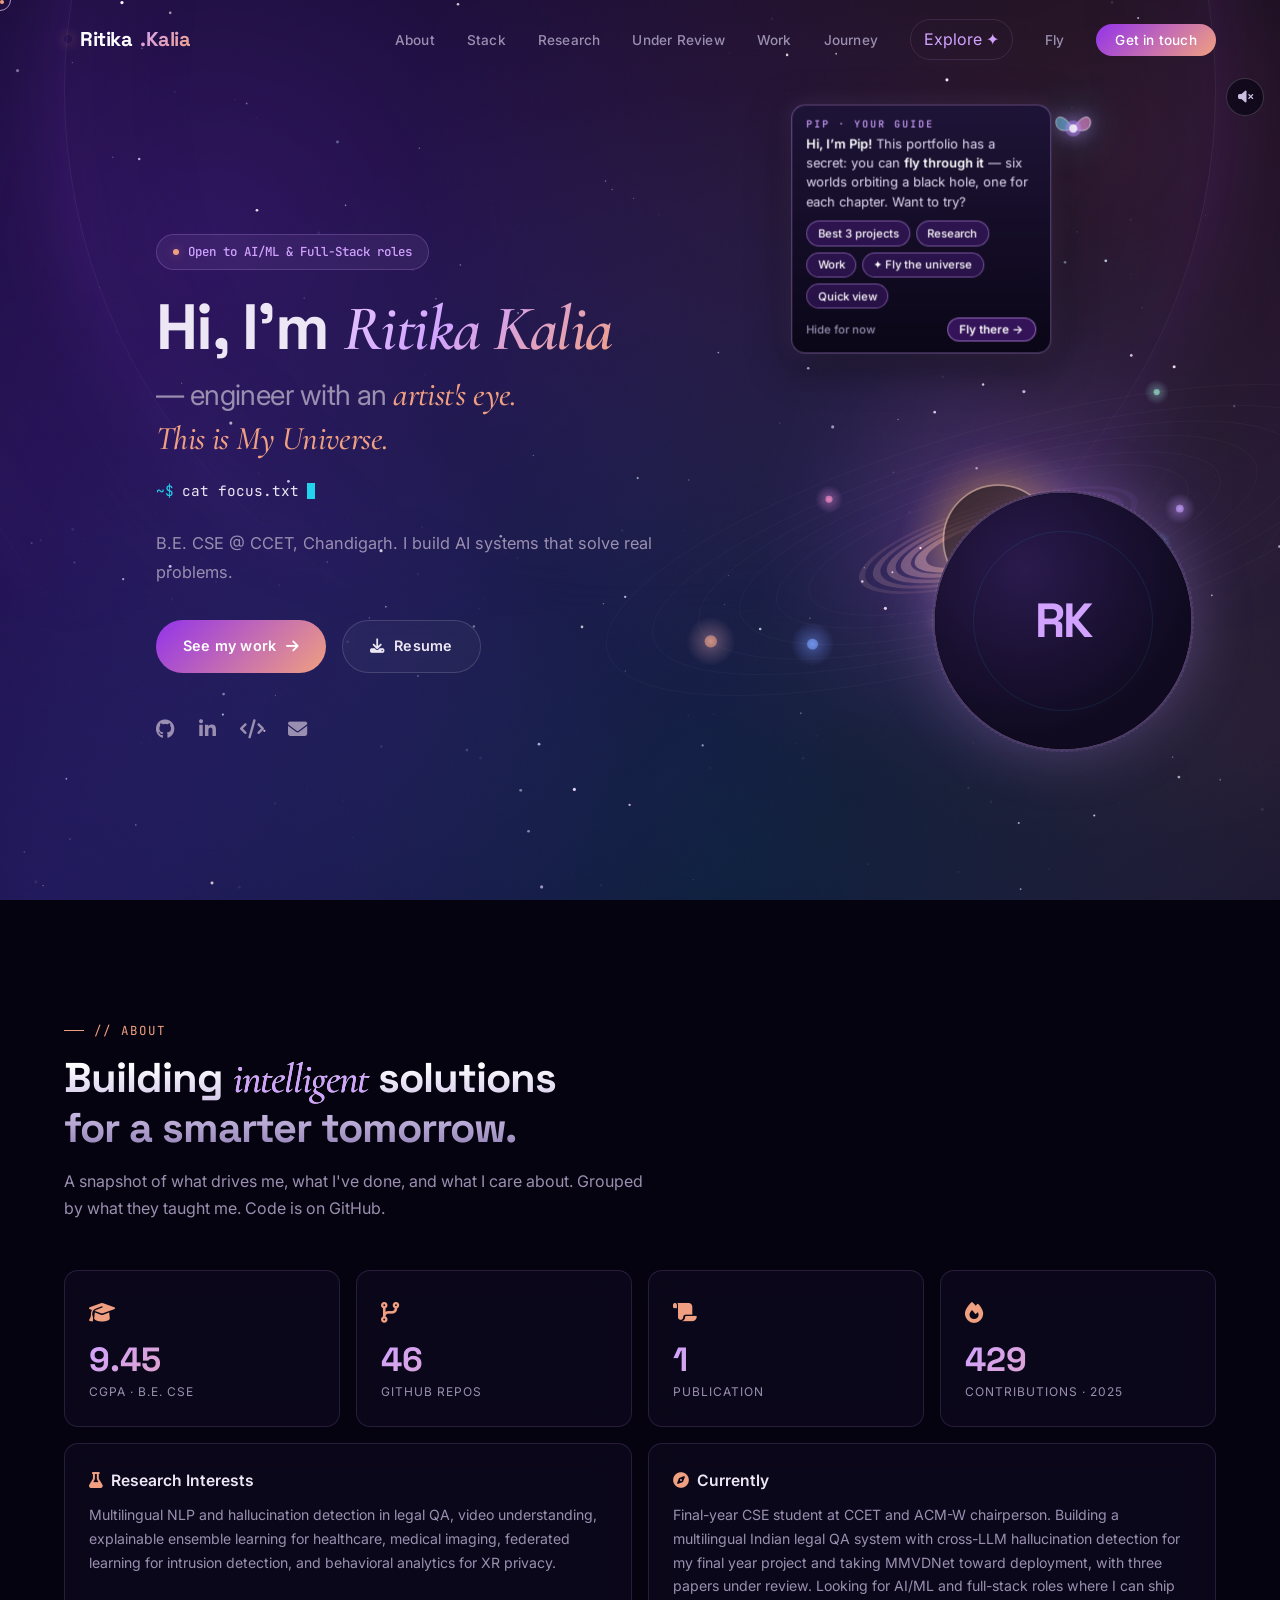
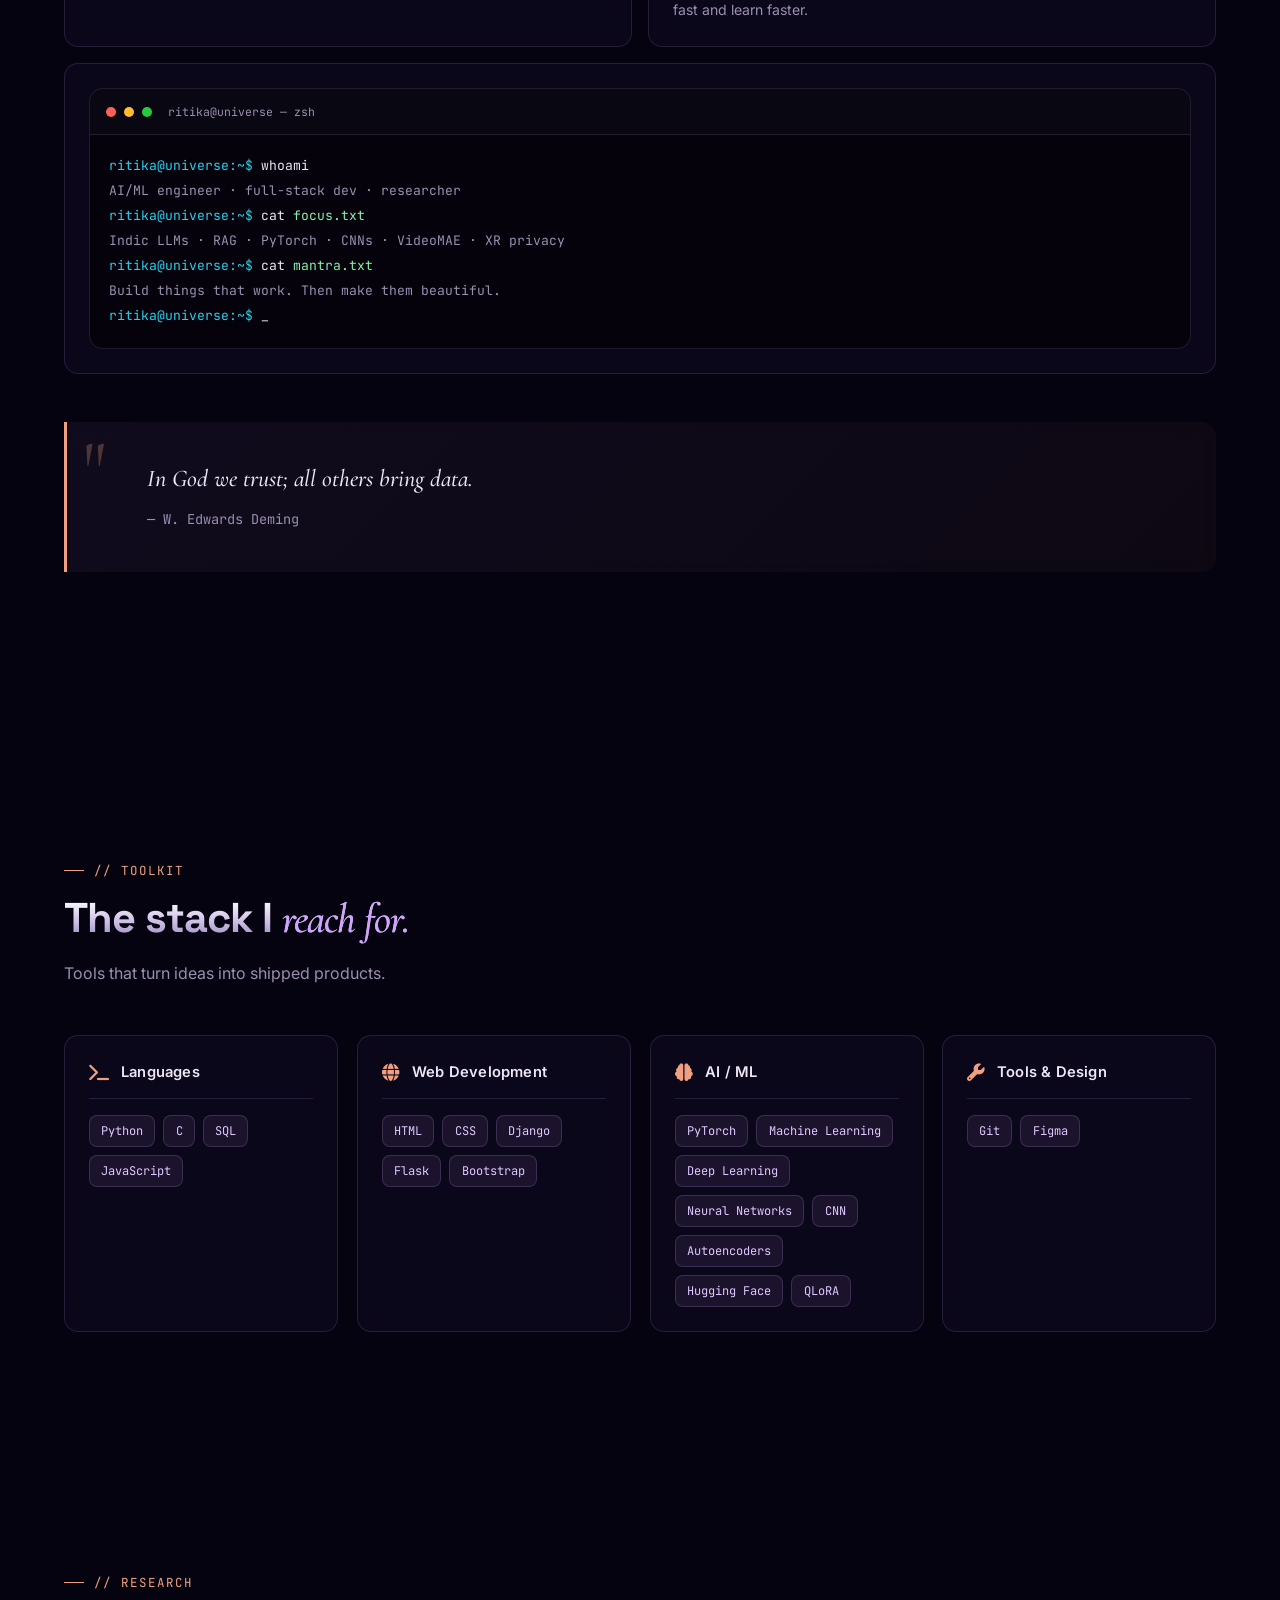
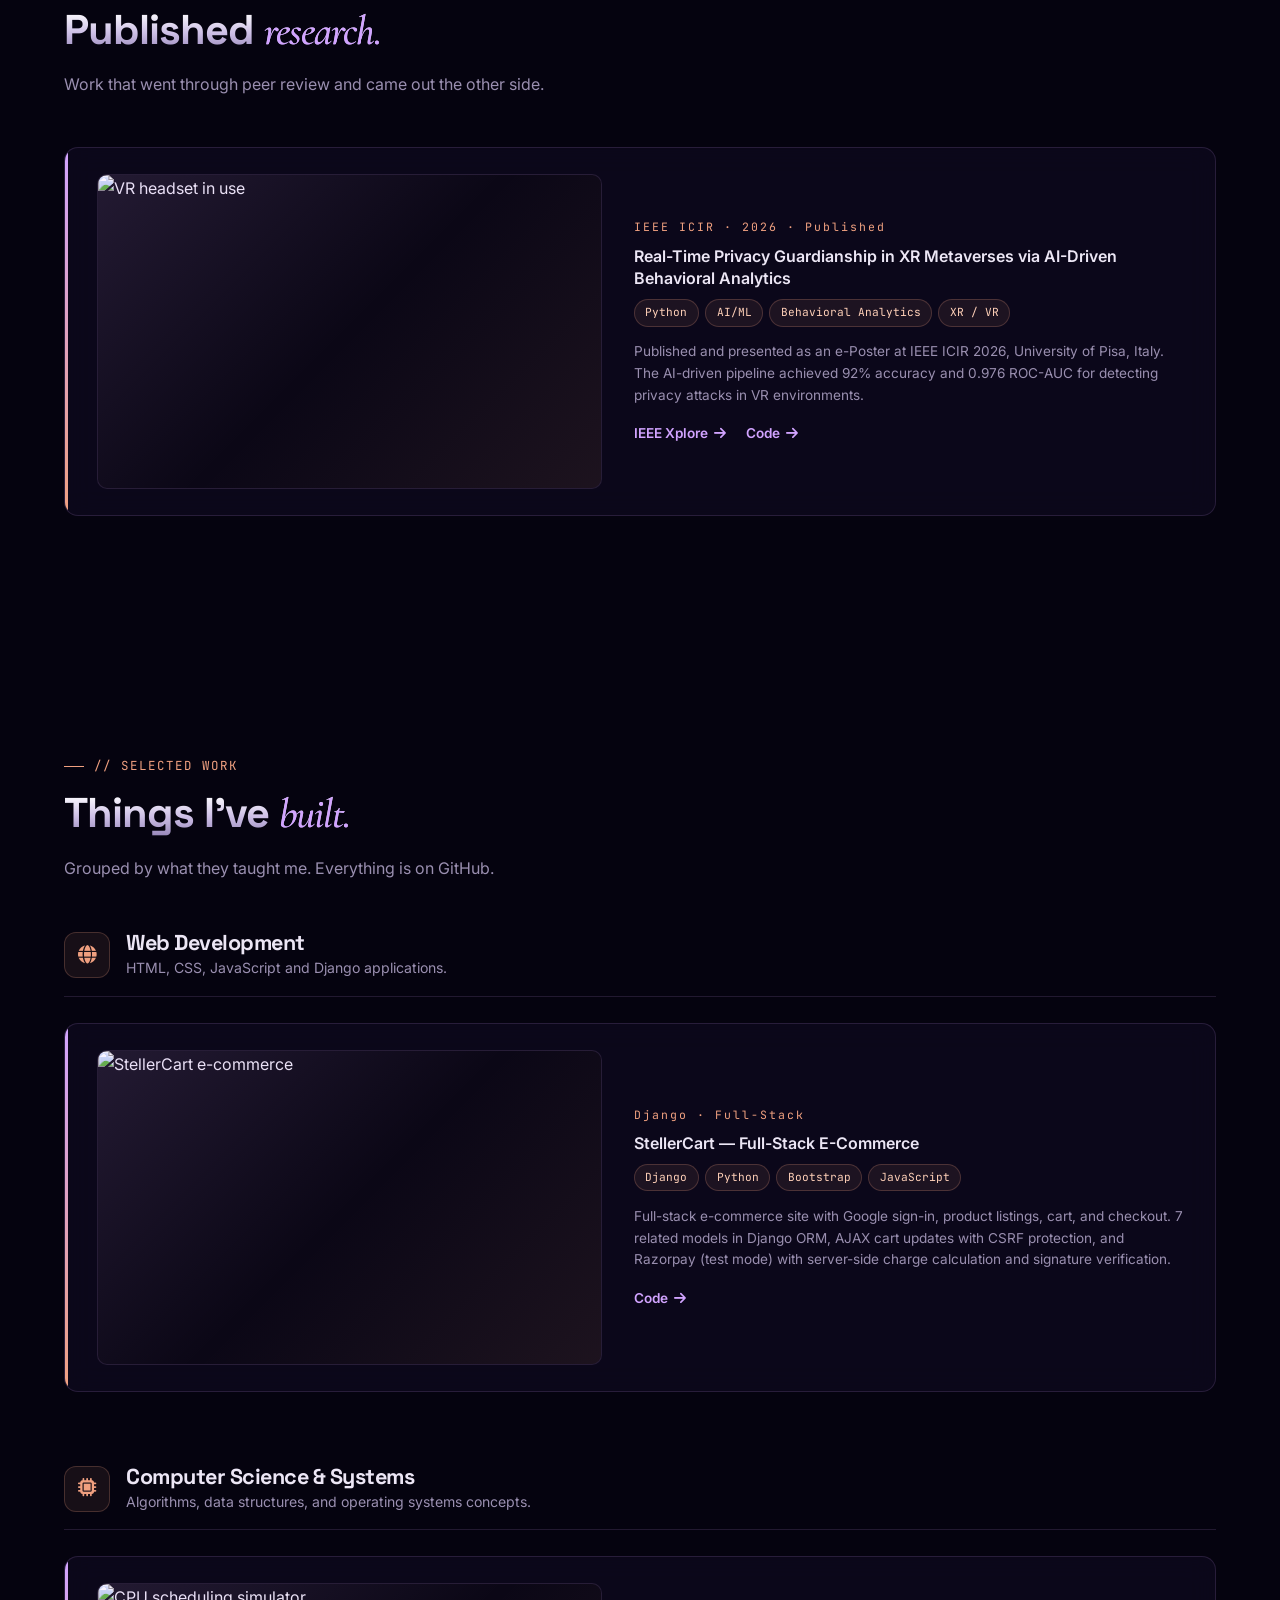
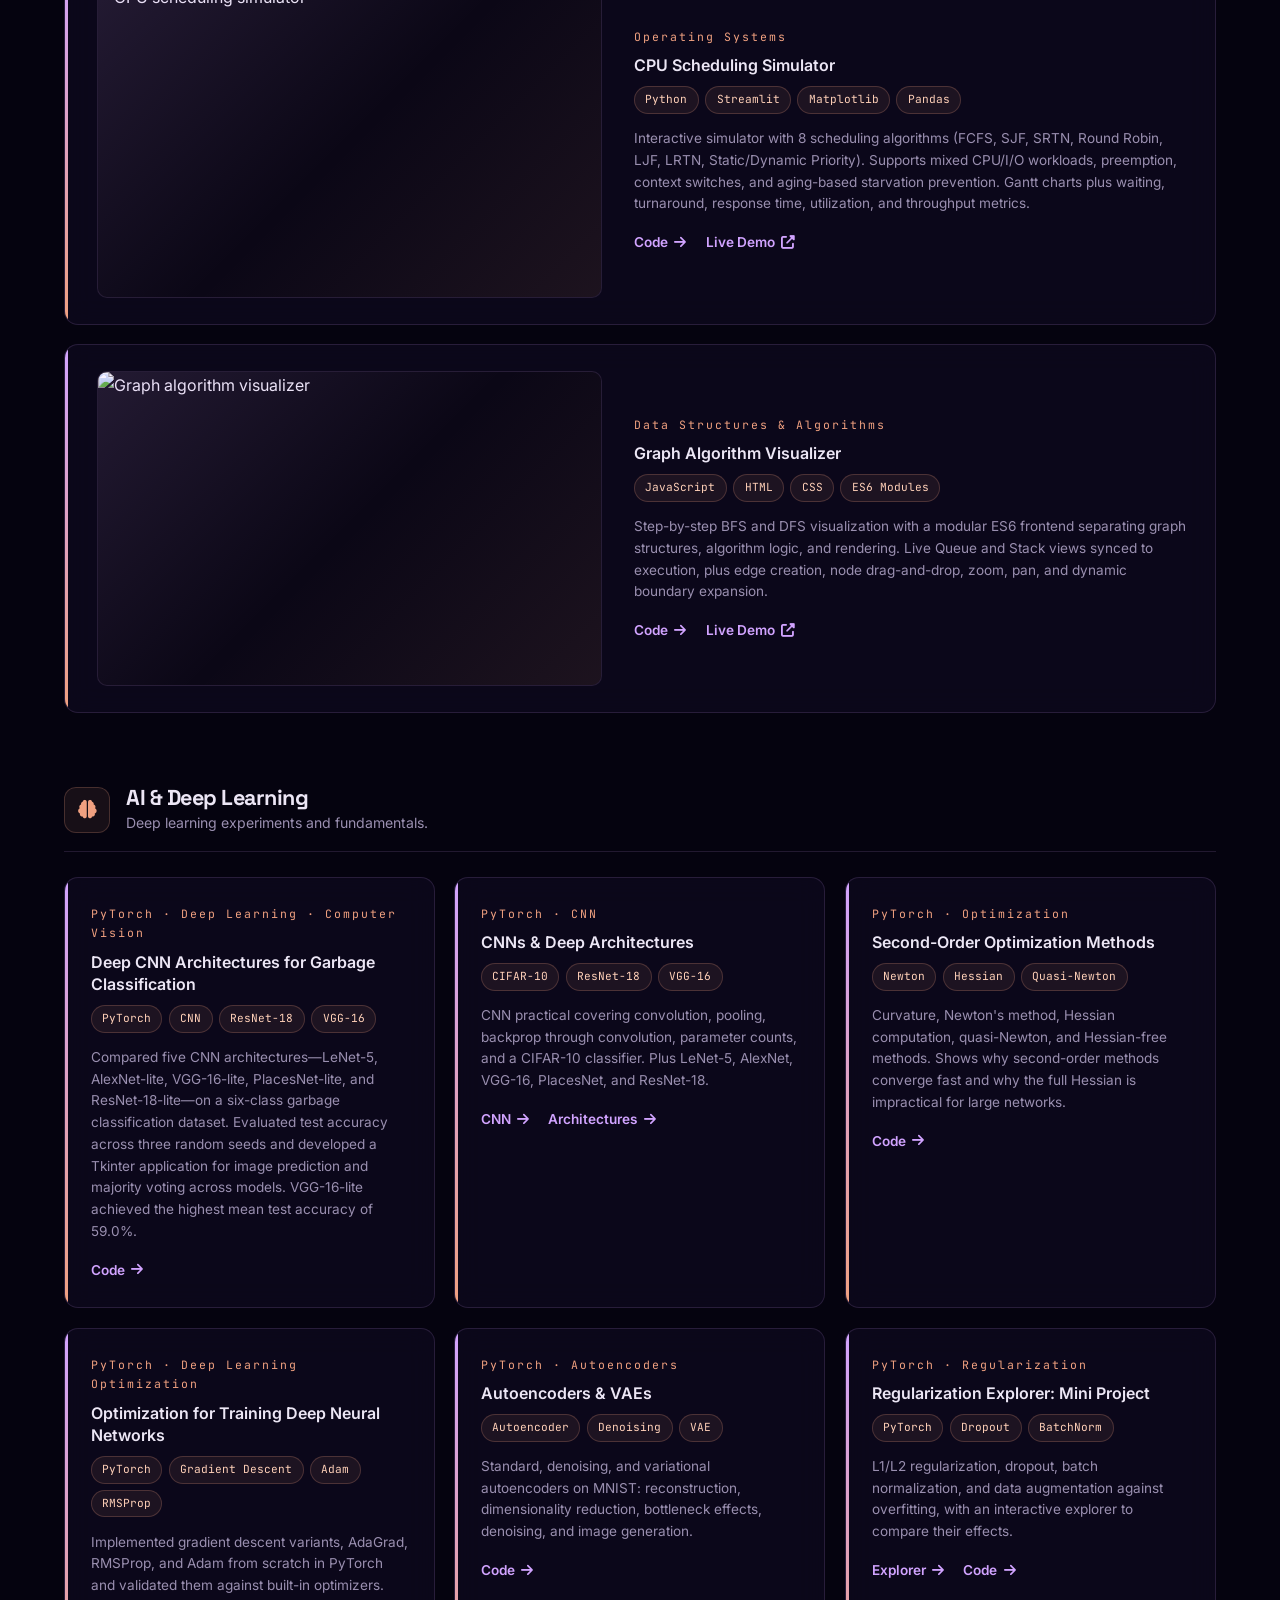
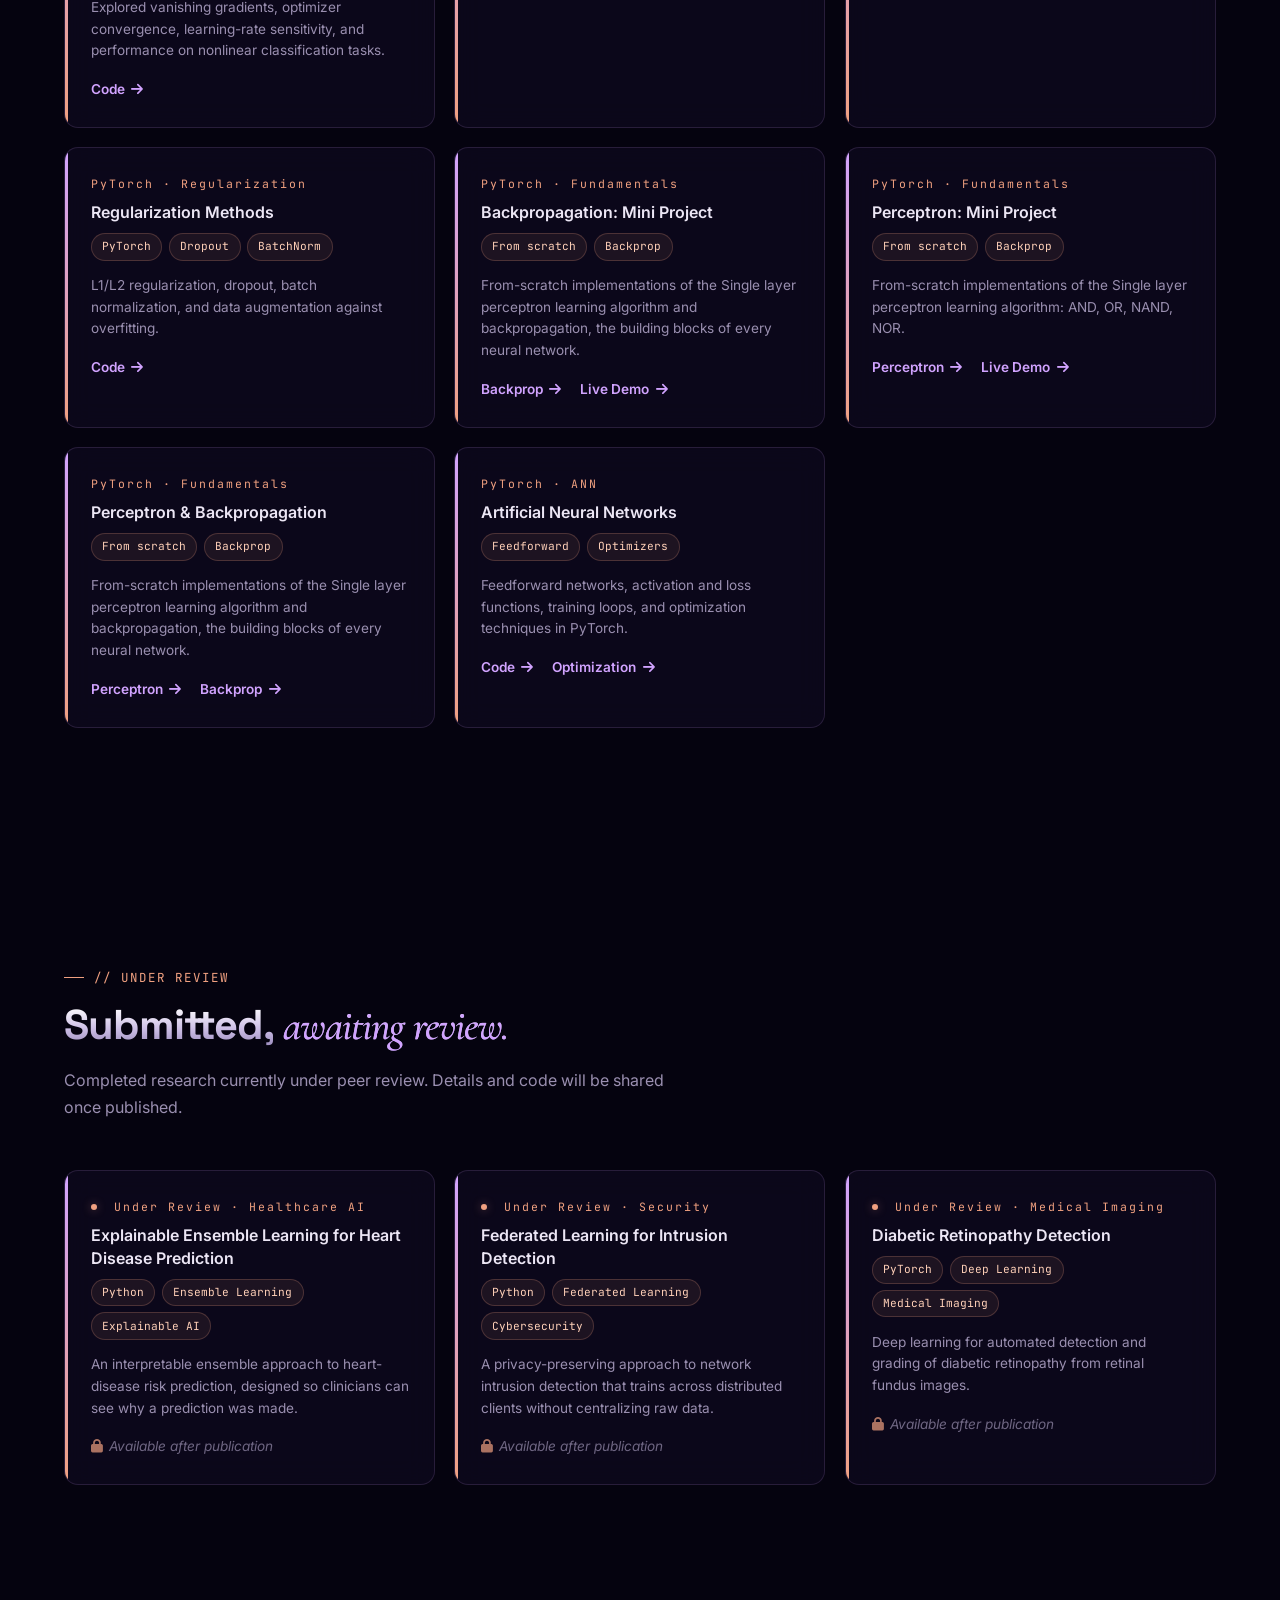
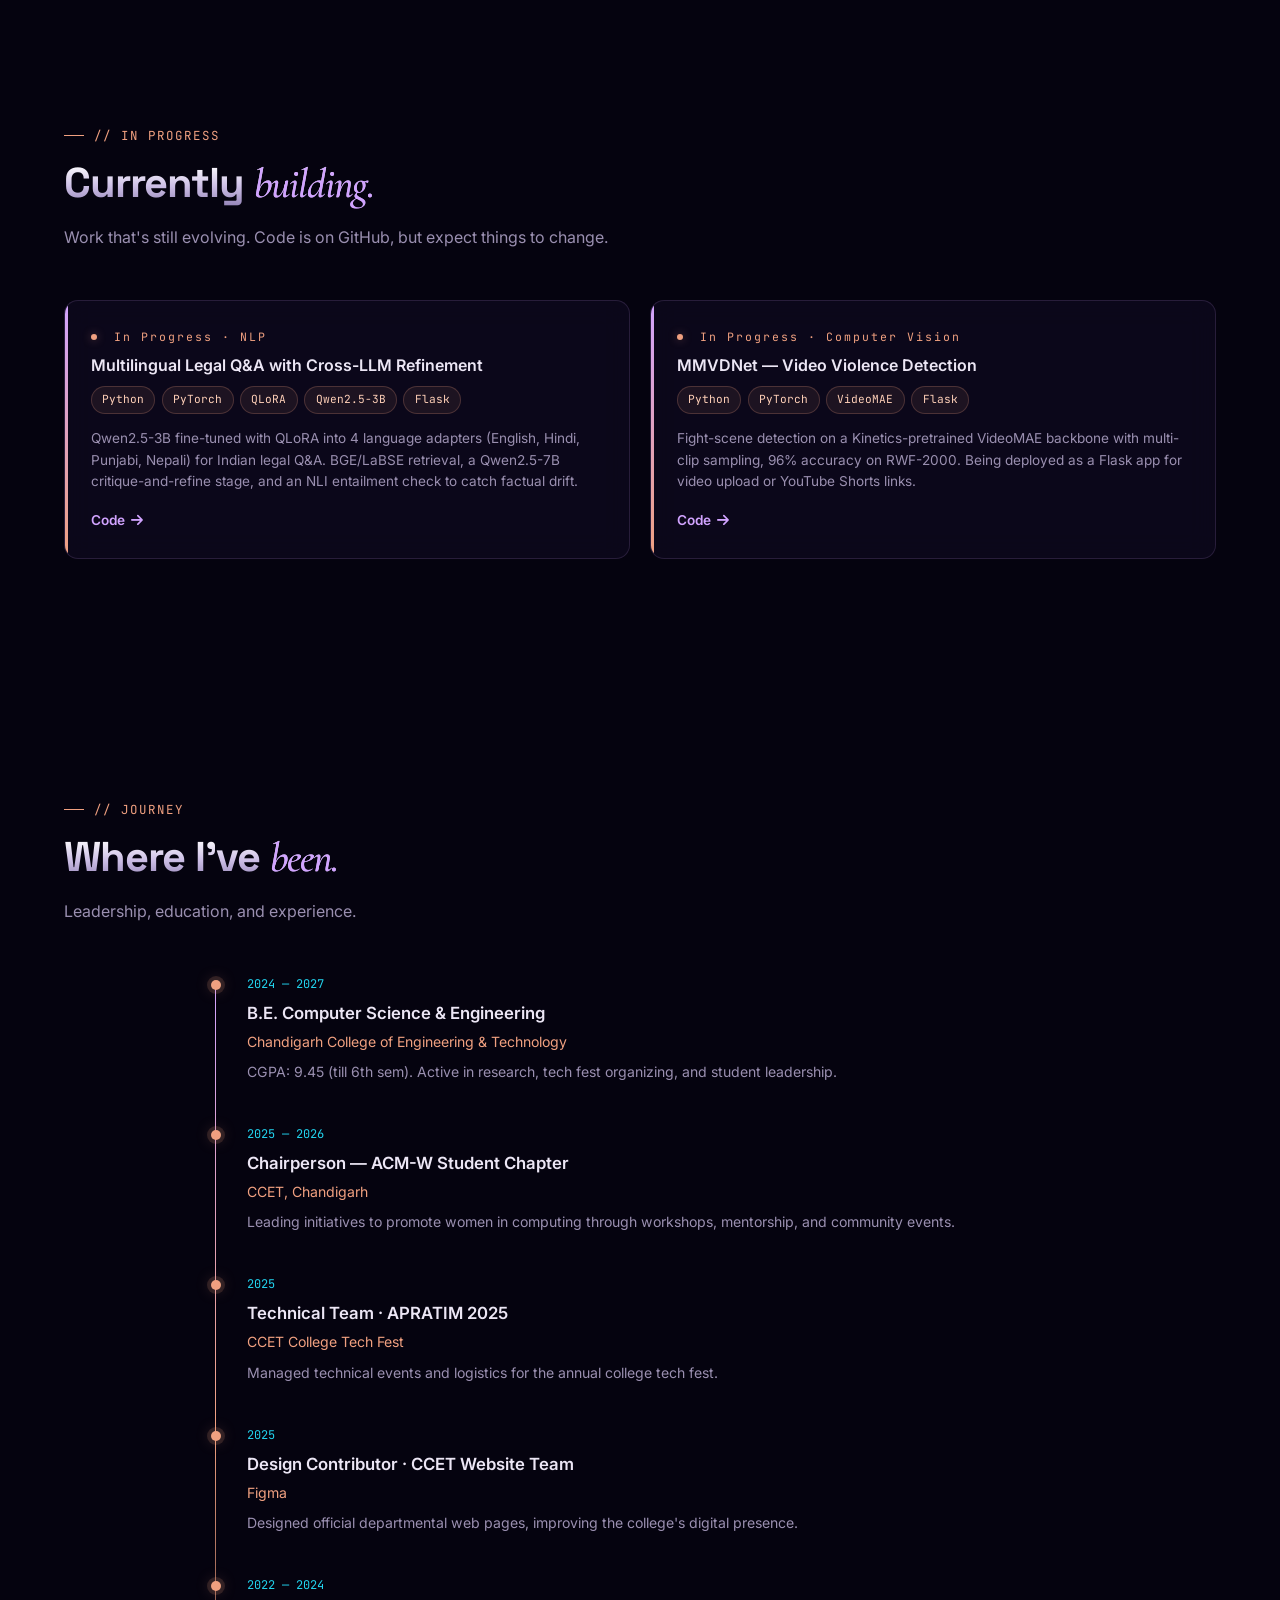
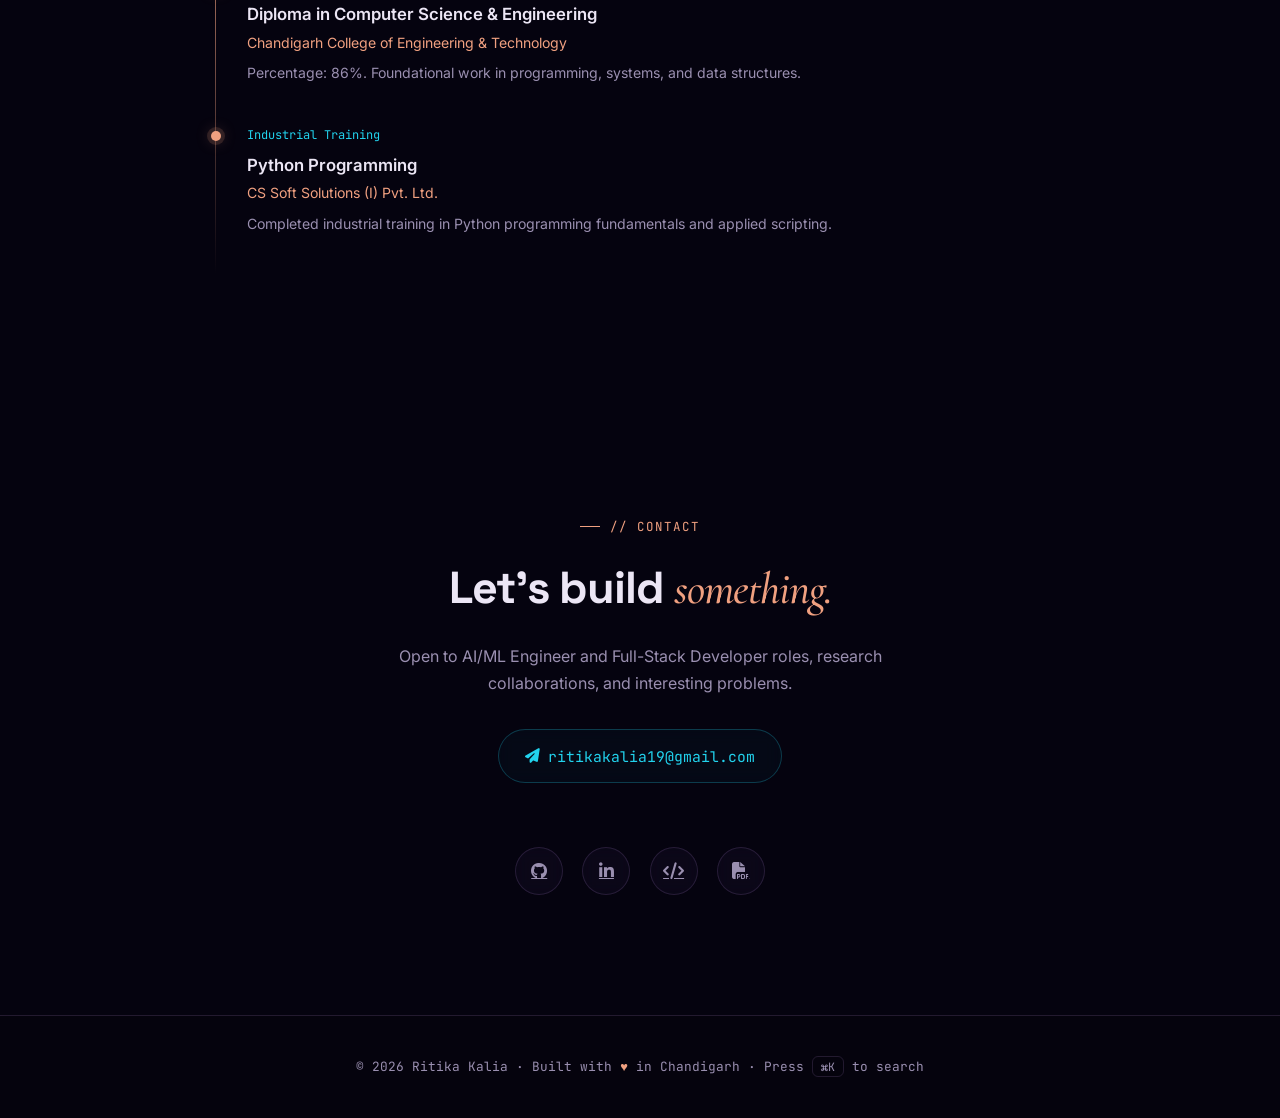
==== commit b40a660b: "Update classic.html" ====
--- a/classic.html
+++ b/classic.html
@@ -23,6 +23,7 @@
     <link rel="stylesheet" href="css/planets.css">
     <link rel="stylesheet" href="css/guide.css">
 <link rel="stylesheet" href="css/extras.css">
+<script src="js/perf.js"></script>
 <script src="js/pip-warp.js"></script>
 <script src="js/space-fallback.js"></script>
 </head>
--- a/css/planets.css
+++ b/css/planets.css
@@ -0,0 +1,71 @@
+/* ===== Reflect-style polish: metallic headings + glow arcs ===== */
+.section-title,.metal{background:linear-gradient(180deg,#fff 10%,#cdbfe6 55%,#8f7fb3 100%);-webkit-background-clip:text;background-clip:text;-webkit-text-fill-color:transparent}
+.section-title em{-webkit-text-fill-color:var(--accent)}
+.glow-arcs{position:absolute;top:0;left:0;right:0;height:640px;overflow:hidden;pointer-events:none;z-index:1;
+  -webkit-mask-image:linear-gradient(#000 35%,transparent);mask-image:linear-gradient(#000 35%,transparent)}
+.glow-arcs i{position:absolute;left:50%;top:-120%;aspect-ratio:1;border-radius:50%;transform:translateX(-50%);
+  border:1px solid rgba(209,163,255,.22);box-shadow:0 0 90px rgba(147,51,234,.35),inset 0 0 140px rgba(147,51,234,.22)}
+.glow-arcs i:nth-child(1){width:150%}.glow-arcs i:nth-child(2){width:118%;top:-98%;opacity:.7}.glow-arcs i:nth-child(3){width:90%;top:-76%;opacity:.5}
+.nav-links .nav-explore{background:none;border:1px solid var(--border);color:var(--accent);padding:.35rem .8rem;border-radius:99px;font:inherit;cursor:pointer}
+.nav-links .nav-explore:hover{border-color:var(--border-hover);box-shadow:0 0 18px var(--accent-glow)}
+
+/* ===== Planet map overlay ===== */
+.pmap{position:fixed;inset:0;z-index:10000;display:none;background:radial-gradient(ellipse at 50% 45%,rgba(40,16,80,.55),rgba(4,2,12,.94) 70%);backdrop-filter:blur(10px);-webkit-backdrop-filter:blur(10px)}
+.pmap.open{display:block;animation:pfade .35s ease}
+@keyframes pfade{from{opacity:0}to{opacity:1}}
+.pmap-x{position:absolute;top:18px;right:22px;width:40px;height:40px;border-radius:50%;border:1px solid var(--border);background:rgba(255,255,255,.04);color:#fff;font-size:1.3rem;cursor:pointer;z-index:3}
+.pmap-head{position:absolute;top:4vh;left:0;right:0;text-align:center;z-index:2;pointer-events:none}
+.pmap-head .pill{display:inline-block;padding:.3rem .9rem;border:1px solid var(--border);border-radius:99px;font-size:.78rem;color:var(--accent);background:rgba(255,255,255,.04)}
+.pmap-head h2{font-family:'Space Grotesk',sans-serif;font-size:clamp(1.8rem,4vw,3rem);margin:.6rem 0 .2rem;letter-spacing:-1px}
+.pmap-head p{color:var(--text-muted);font-size:.95rem}
+.pstage{--s:min(58vh,86vw);position:absolute;left:50%;top:58%;width:var(--s);height:var(--s);transform:translate(-50%,-50%)}
+.bh{position:absolute;left:50%;top:50%;width:calc(var(--s)*.15);height:calc(var(--s)*.15);transform:translate(-50%,-50%);border-radius:50%;background:#000;
+  box-shadow:0 0 0 3px rgba(255,225,255,.92),0 0 28px 8px rgba(190,110,255,.9),0 0 110px 40px rgba(120,60,230,.55)}
+.bh::after{content:"";position:absolute;left:50%;top:50%;width:360%;height:34%;transform:translate(-50%,-50%);border-radius:50%;
+  background:radial-gradient(ellipse,rgba(255,235,255,.95) 0%,rgba(190,110,255,.65) 22%,rgba(110,50,220,.25) 48%,transparent 70%);filter:blur(5px);mix-blend-mode:screen}
+.orbit{position:absolute;left:50%;top:50%;border-radius:50%;border:1px dashed rgba(209,163,255,.16);width:calc(var(--s)*var(--k));height:calc(var(--s)*var(--k));
+  transform:translate(-50%,-50%) rotate(var(--a));animation:pspin var(--t) linear infinite}
+@keyframes pspin{to{transform:translate(-50%,-50%) rotate(calc(var(--a) + 360deg))}}
+@keyframes pcounter{from{transform:rotate(calc(var(--a) * -1))}to{transform:rotate(calc(var(--a) * -1 - 360deg))}}
+.pstage:hover .orbit,.pstage:hover .pl-in{animation-play-state:paused}
+.pl{position:absolute;left:50%;top:0;transform:translate(-50%,-50%);background:none;border:0;cursor:pointer;padding:0}
+.pl-in{display:flex;flex-direction:column;align-items:center;gap:.4rem;animation:pcounter var(--t) linear infinite}
+.pl-ball{width:clamp(38px,6.5vmin,64px);aspect-ratio:1;border-radius:50%;transition:transform .25s,box-shadow .25s;
+  background:radial-gradient(circle at 32% 30%,#fff9,transparent 38%),radial-gradient(circle at 35% 35%,var(--c),color-mix(in srgb,var(--c) 30%,#000) 80%);
+  box-shadow:0 0 26px color-mix(in srgb,var(--c) 55%,transparent)}
+.pl:hover .pl-ball,.pl:focus-visible .pl-ball{transform:scale(1.25);box-shadow:0 0 48px var(--c)}
+.pl-name{font-size:.78rem;color:var(--text);text-shadow:0 1px 8px #000}
+.pmap-fly{position:absolute;bottom:3.5vh;left:50%;transform:translateX(-50%);z-index:3;padding:.6rem 1.3rem;border-radius:99px;border:1px solid var(--border-hover);
+  color:#fff;text-decoration:none;background:rgba(147,51,234,.25);box-shadow:0 0 24px var(--accent-glow)}
+
+/* ===== Glass app-window panel ===== */
+.gpanel{position:absolute;left:50%;top:50%;transform:translate(-50%,-48%) scale(.96);opacity:0;pointer-events:none;z-index:4;width:min(940px,93vw);max-height:84vh;display:flex;flex-direction:column;
+  border:1px solid rgba(255,255,255,.12);border-radius:16px;background:linear-gradient(180deg,rgba(26,18,48,.82),rgba(10,6,22,.9));backdrop-filter:blur(22px);-webkit-backdrop-filter:blur(22px);
+  box-shadow:0 30px 90px #000a,0 0 70px rgba(147,51,234,.25);transition:.3s}
+.gpanel.open{opacity:1;pointer-events:auto;transform:translate(-50%,-50%) scale(1)}
+.gbar{display:flex;align-items:center;gap:.5rem;padding:.7rem 1rem;border-bottom:1px solid rgba(255,255,255,.08)}
+.gbar i{width:11px;height:11px;border-radius:50%;background:#ff5f57}.gbar i:nth-child(2){background:#febc2e}.gbar i:nth-child(3){background:#28c840}
+.gbar b{margin-left:.6rem;font:600 .85rem 'Space Grotesk',sans-serif;color:var(--text-muted);letter-spacing:.3px}
+.gbar button{margin-left:auto;background:none;border:0;color:var(--text-muted);font-size:1.2rem;cursor:pointer}
+.gbody{overflow:auto;padding:1.2rem 1.6rem 2rem}
+.gbody section{padding:1rem 0!important;min-height:0!important;background:none!important}
+.gbody .reveal,.gbody *{opacity:1!important}
+.gbody .reveal{transform:none!important}
+
+/* ===== seamless transitions ===== */
+@view-transition{navigation:auto}
+.curtain{position:fixed;inset:0;z-index:20000;background:#06040d;display:flex;align-items:center;justify-content:center;transition:opacity .9s ease}
+.curtain span{font:500 .85rem 'Space Grotesk',sans-serif;letter-spacing:4px;text-transform:uppercase;color:var(--accent);animation:cpulse 1.4s ease-in-out infinite}
+@keyframes cpulse{50%{opacity:.35}}
+.curtain.gone{opacity:0;pointer-events:none}
+.flyx{position:fixed;inset:0;z-index:10001;background:#06040d;opacity:0;visibility:hidden;transition:opacity .6s ease,visibility 0s .6s}
+.flyx.open{opacity:1;visibility:visible;transition:opacity .6s ease}
+.flyx iframe{width:100%;height:100%;border:0;display:block}
+
+.pmap-home{position:absolute;top:18px;left:22px;z-index:3;height:40px;padding:0 1.1rem;border-radius:99px;border:1px solid var(--border);background:rgba(255,255,255,.04);color:#fff;font:500 .85rem Inter,sans-serif;cursor:pointer;transition:border-color .2s,box-shadow .2s}
+.pmap-home:hover{border-color:var(--border-hover);box-shadow:0 0 20px rgba(209,163,255,.3)}
+@media(max-width:768px){.pmap-home{top:12px;left:12px;height:36px;padding:0 .9rem;font-size:.78rem}.pmap-x{top:12px;right:12px}}
+
+/* the larger orbit rings sit on top of the smaller ones and were swallowing clicks: let clicks fall through the rings, only the planets catch them */
+.orbit{pointer-events:none}
+.pl{pointer-events:auto}
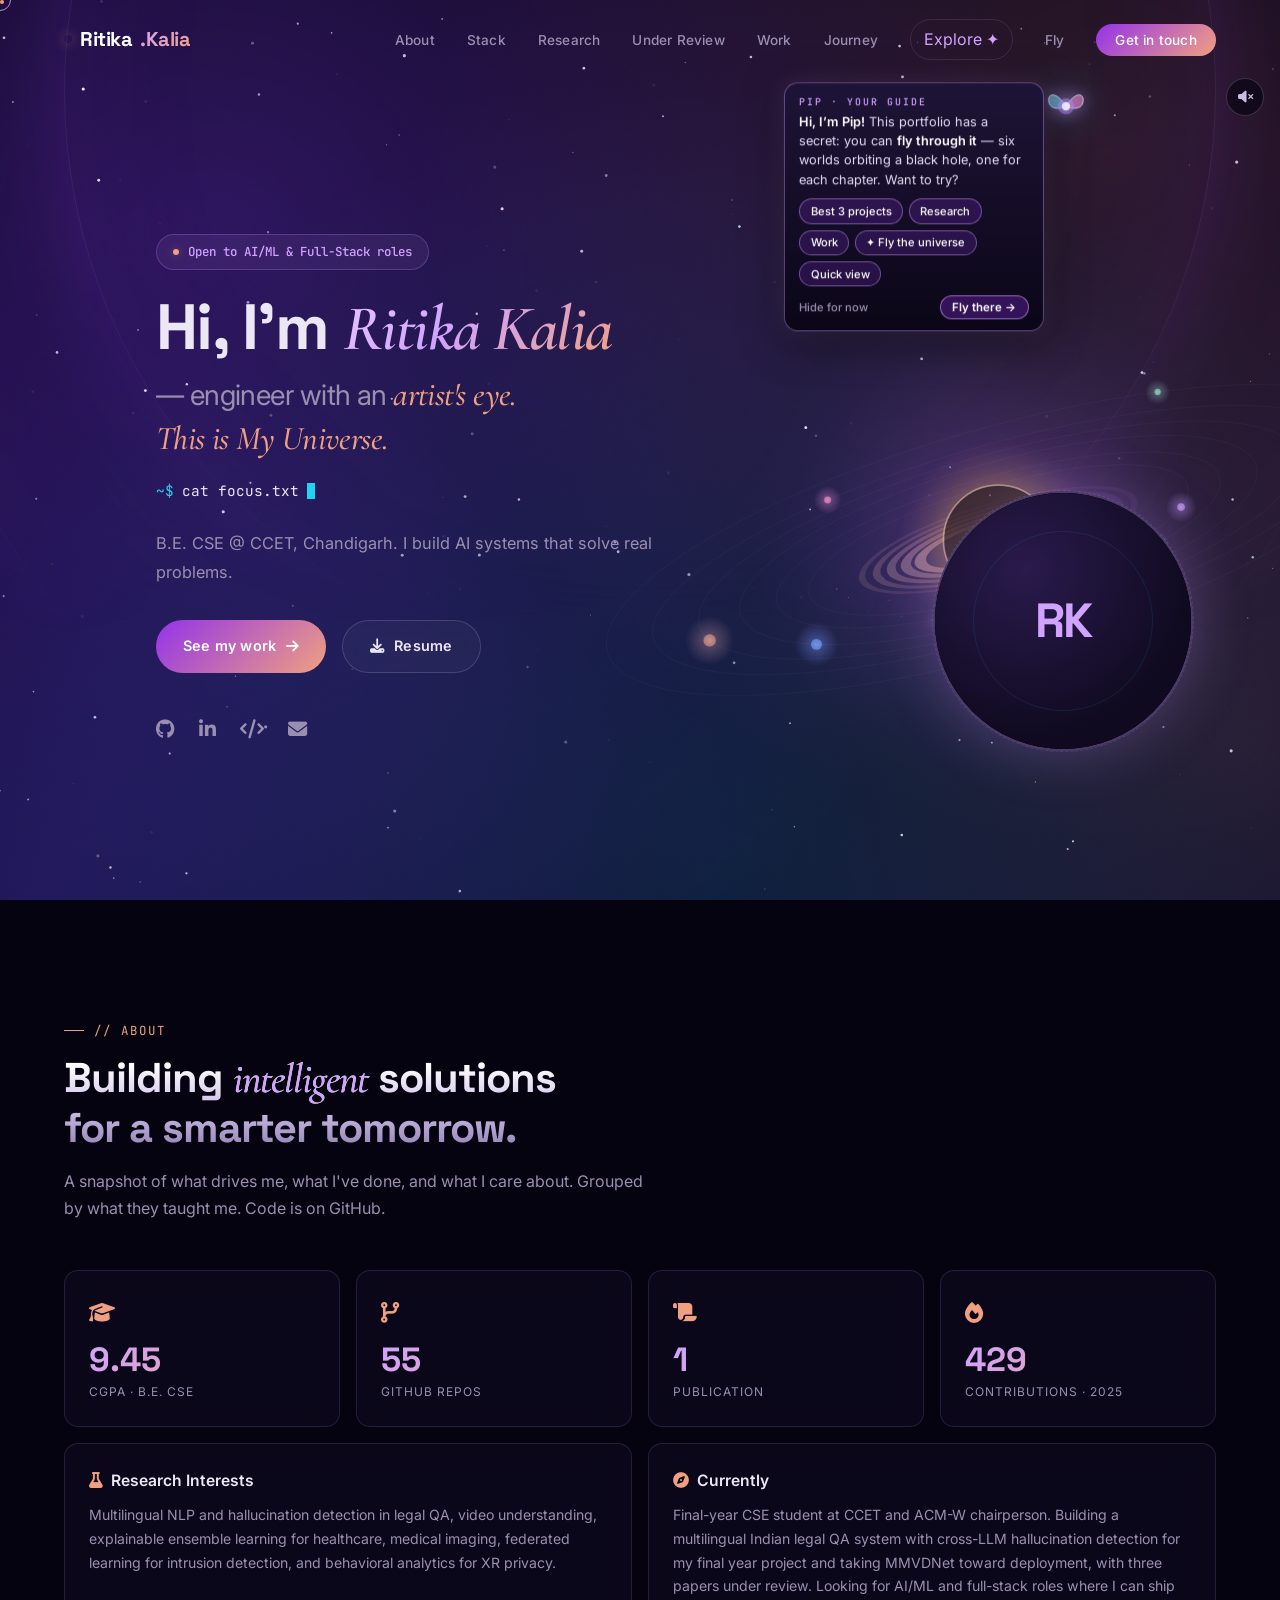
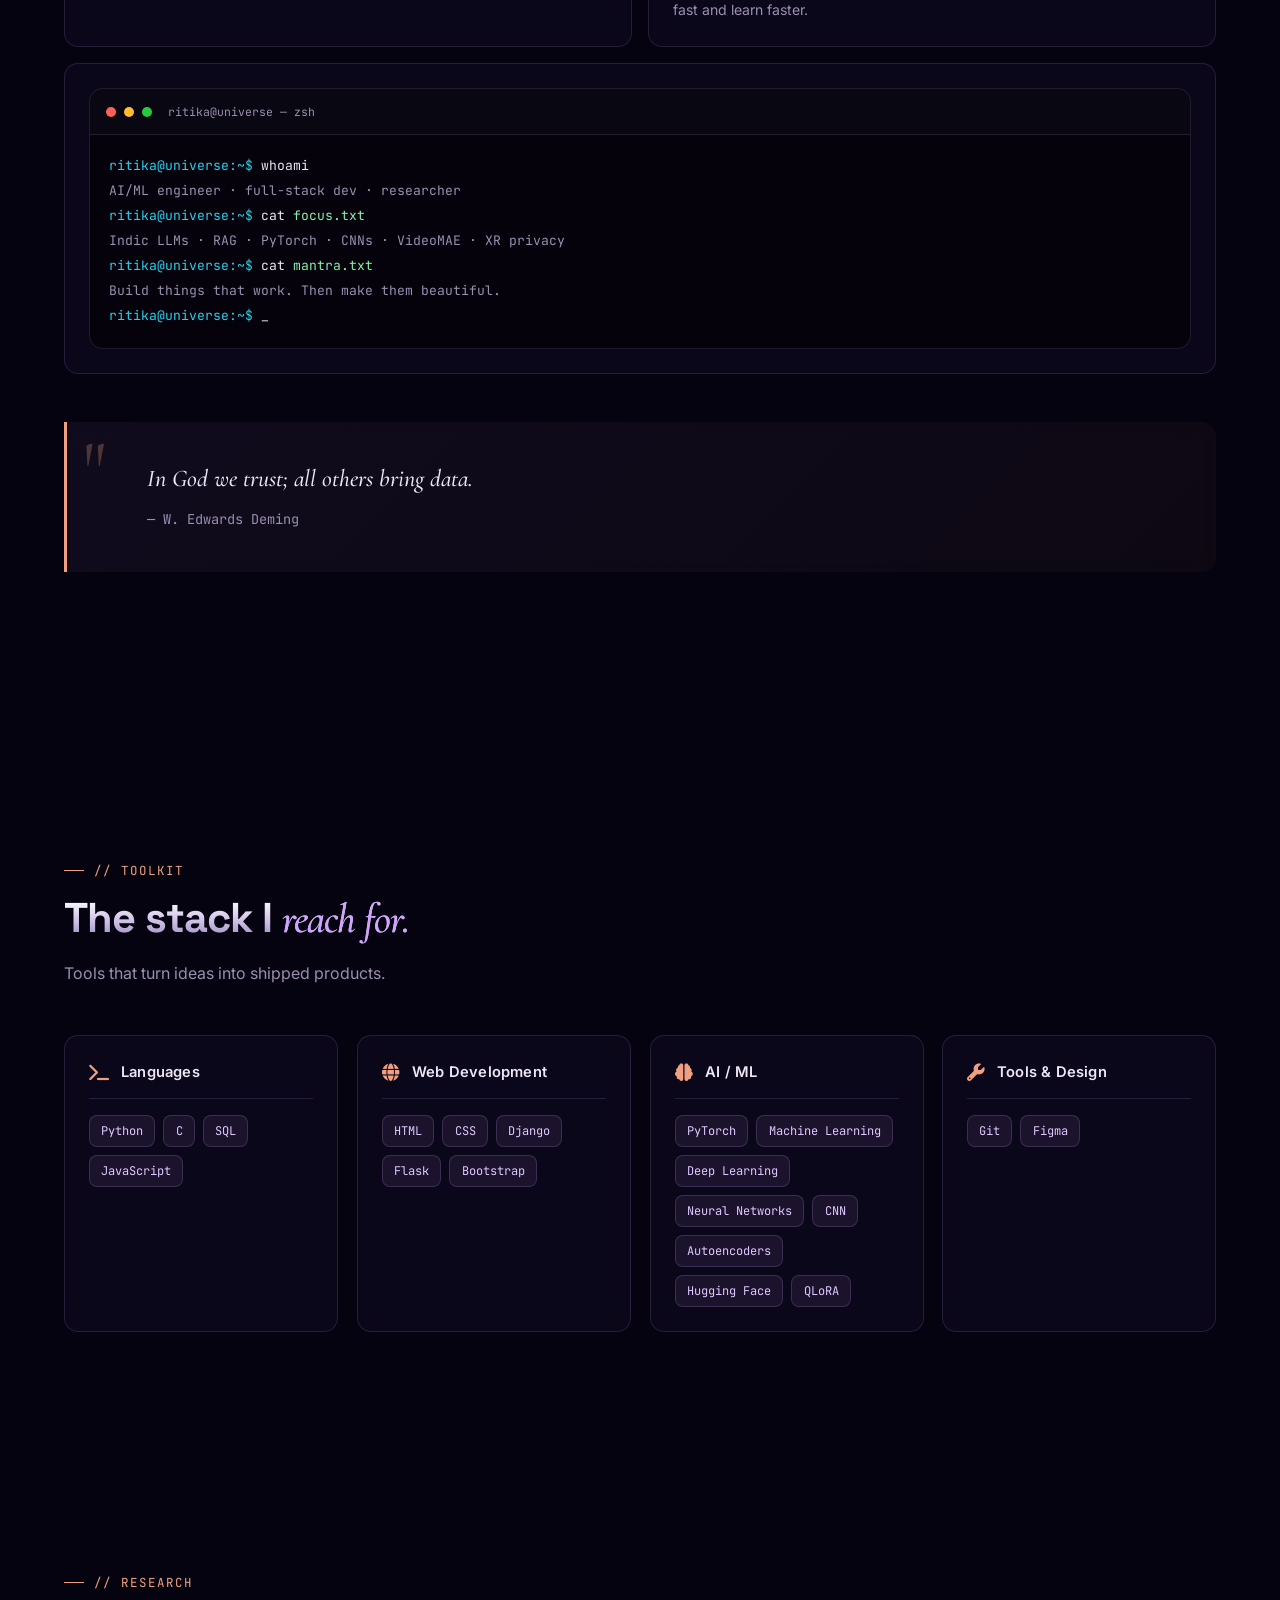
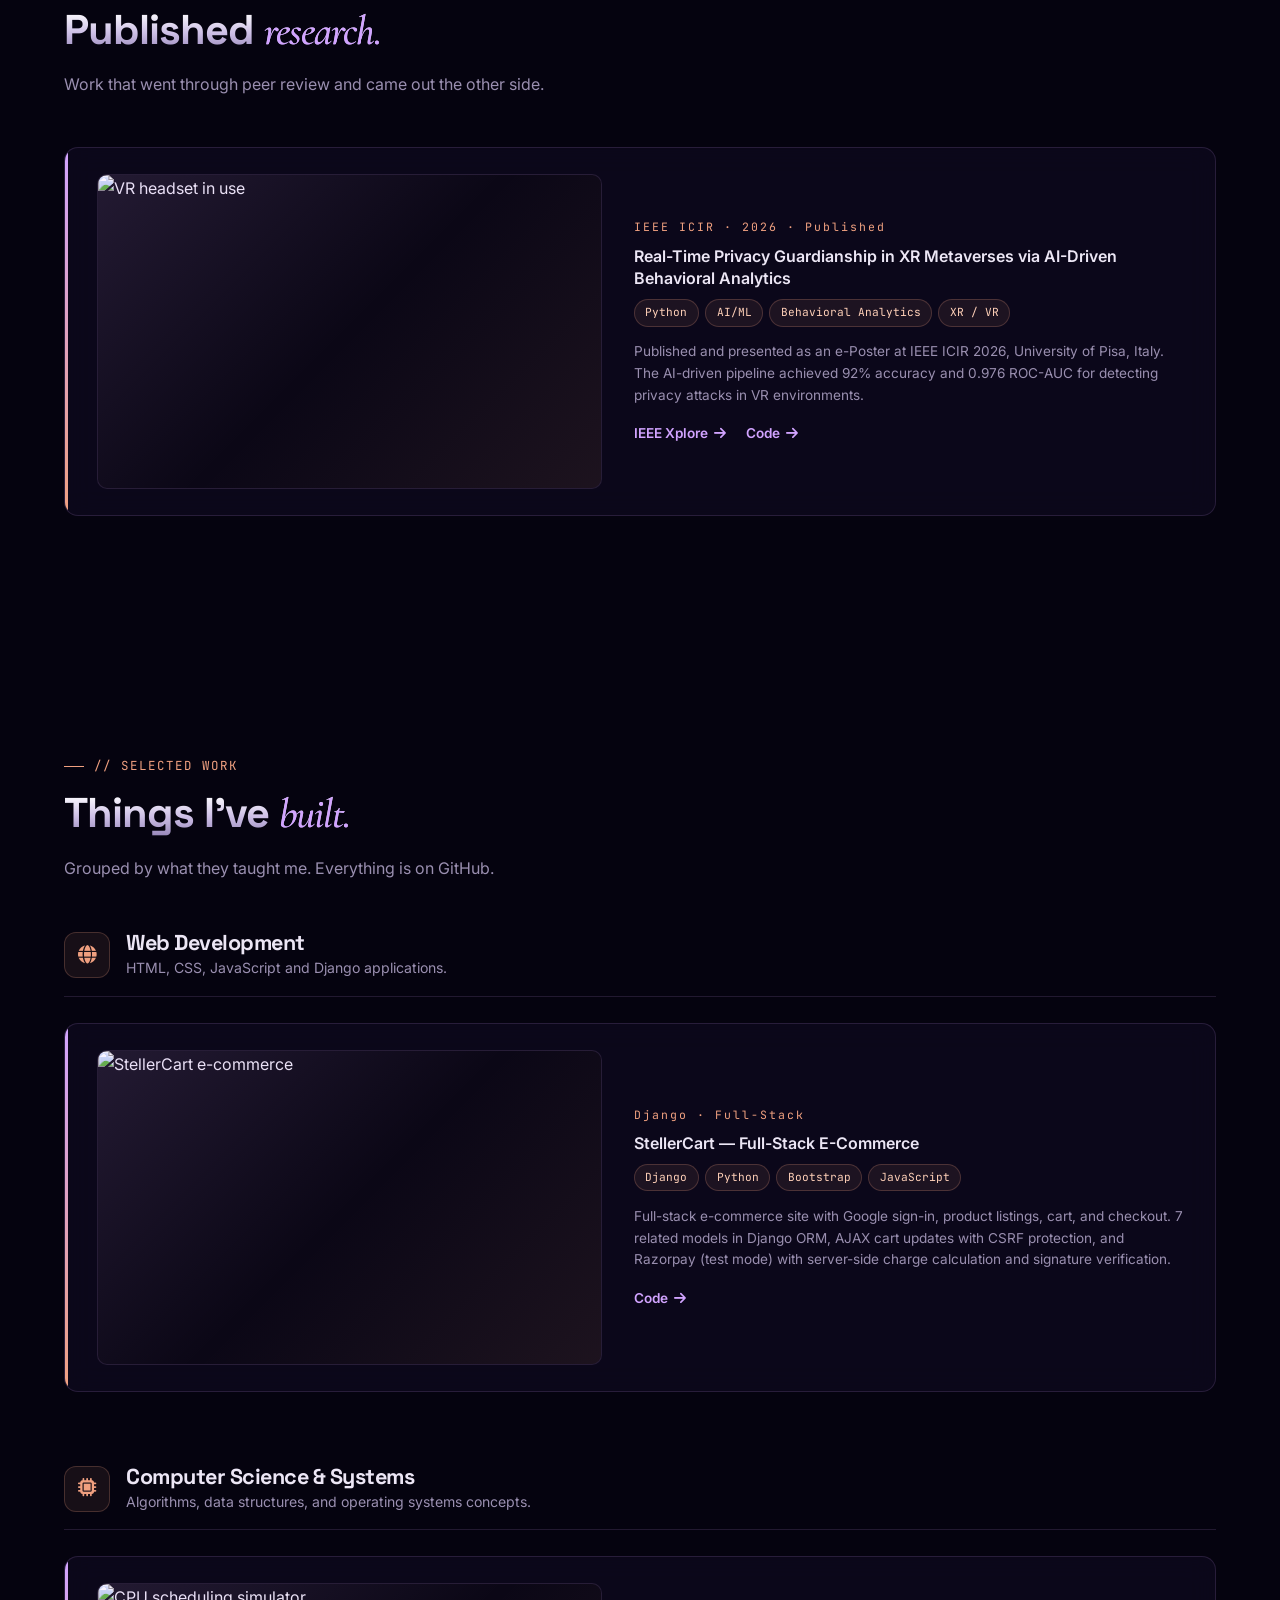
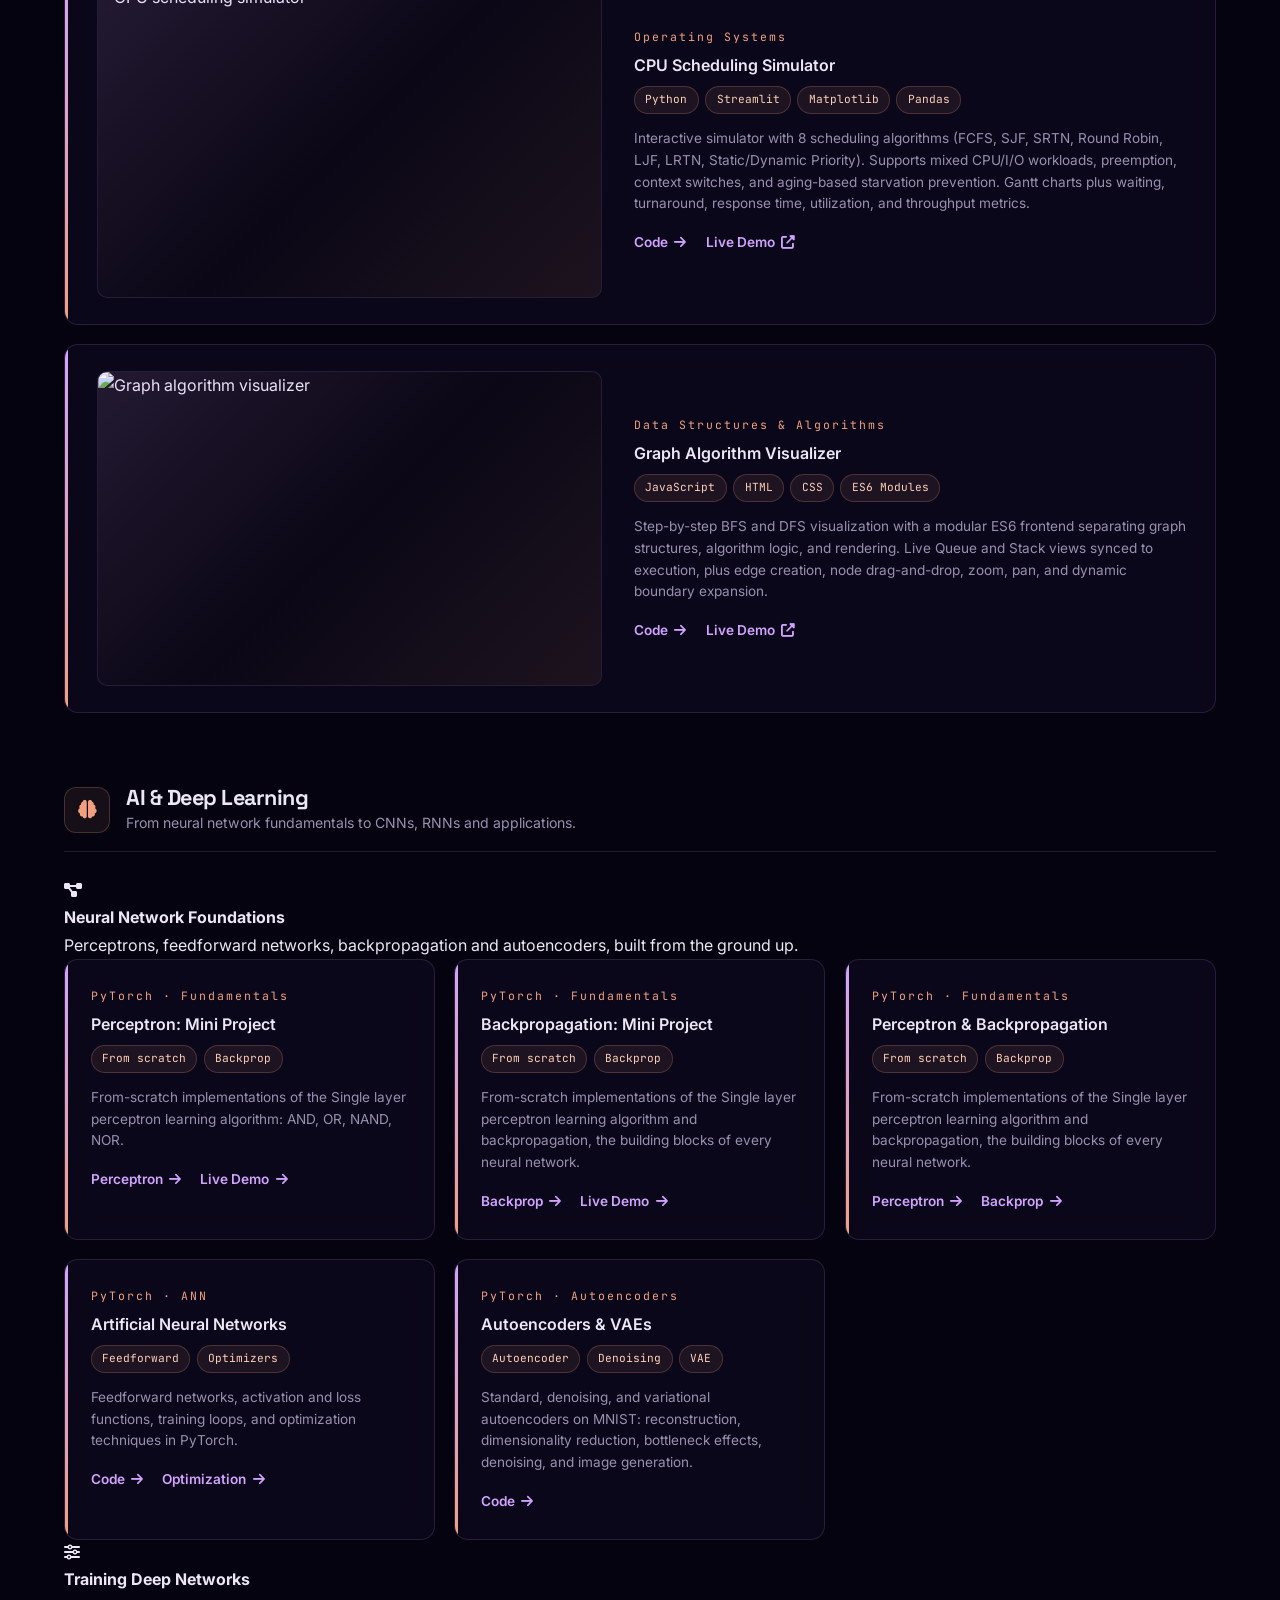
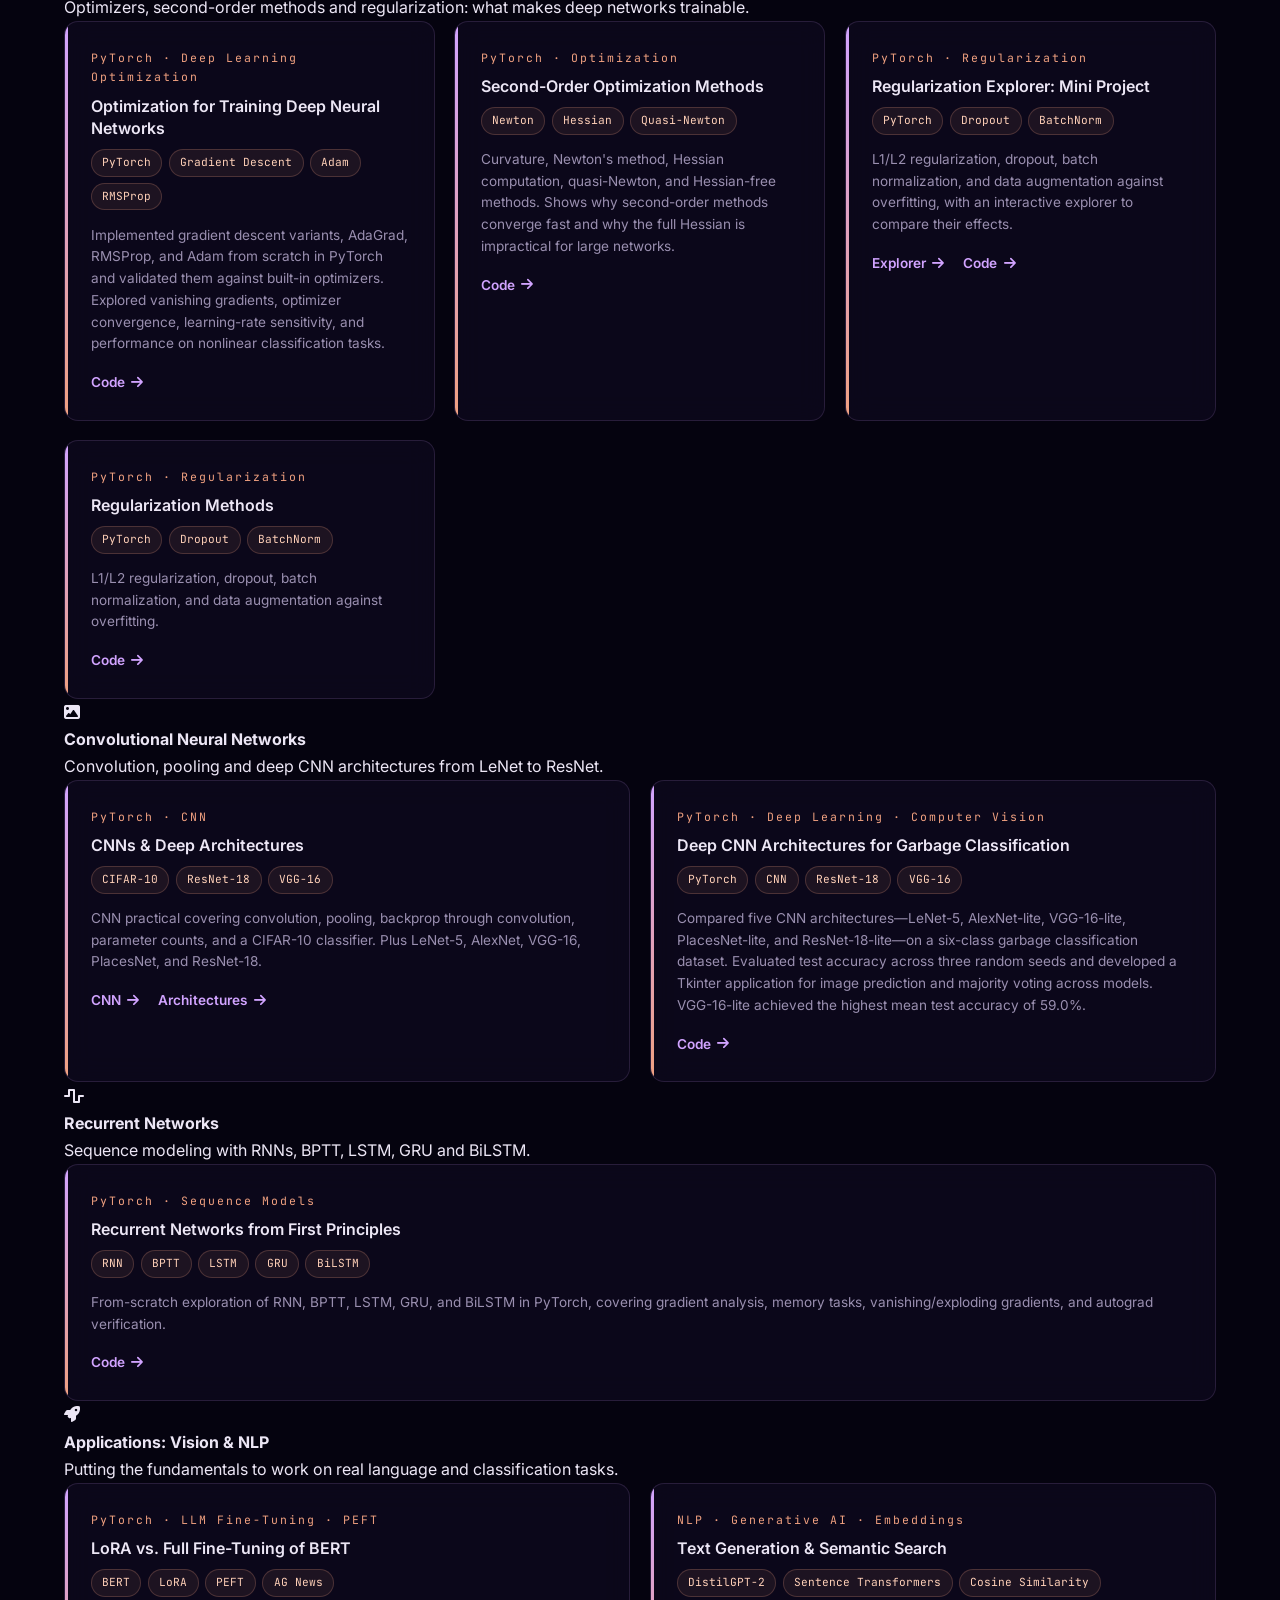
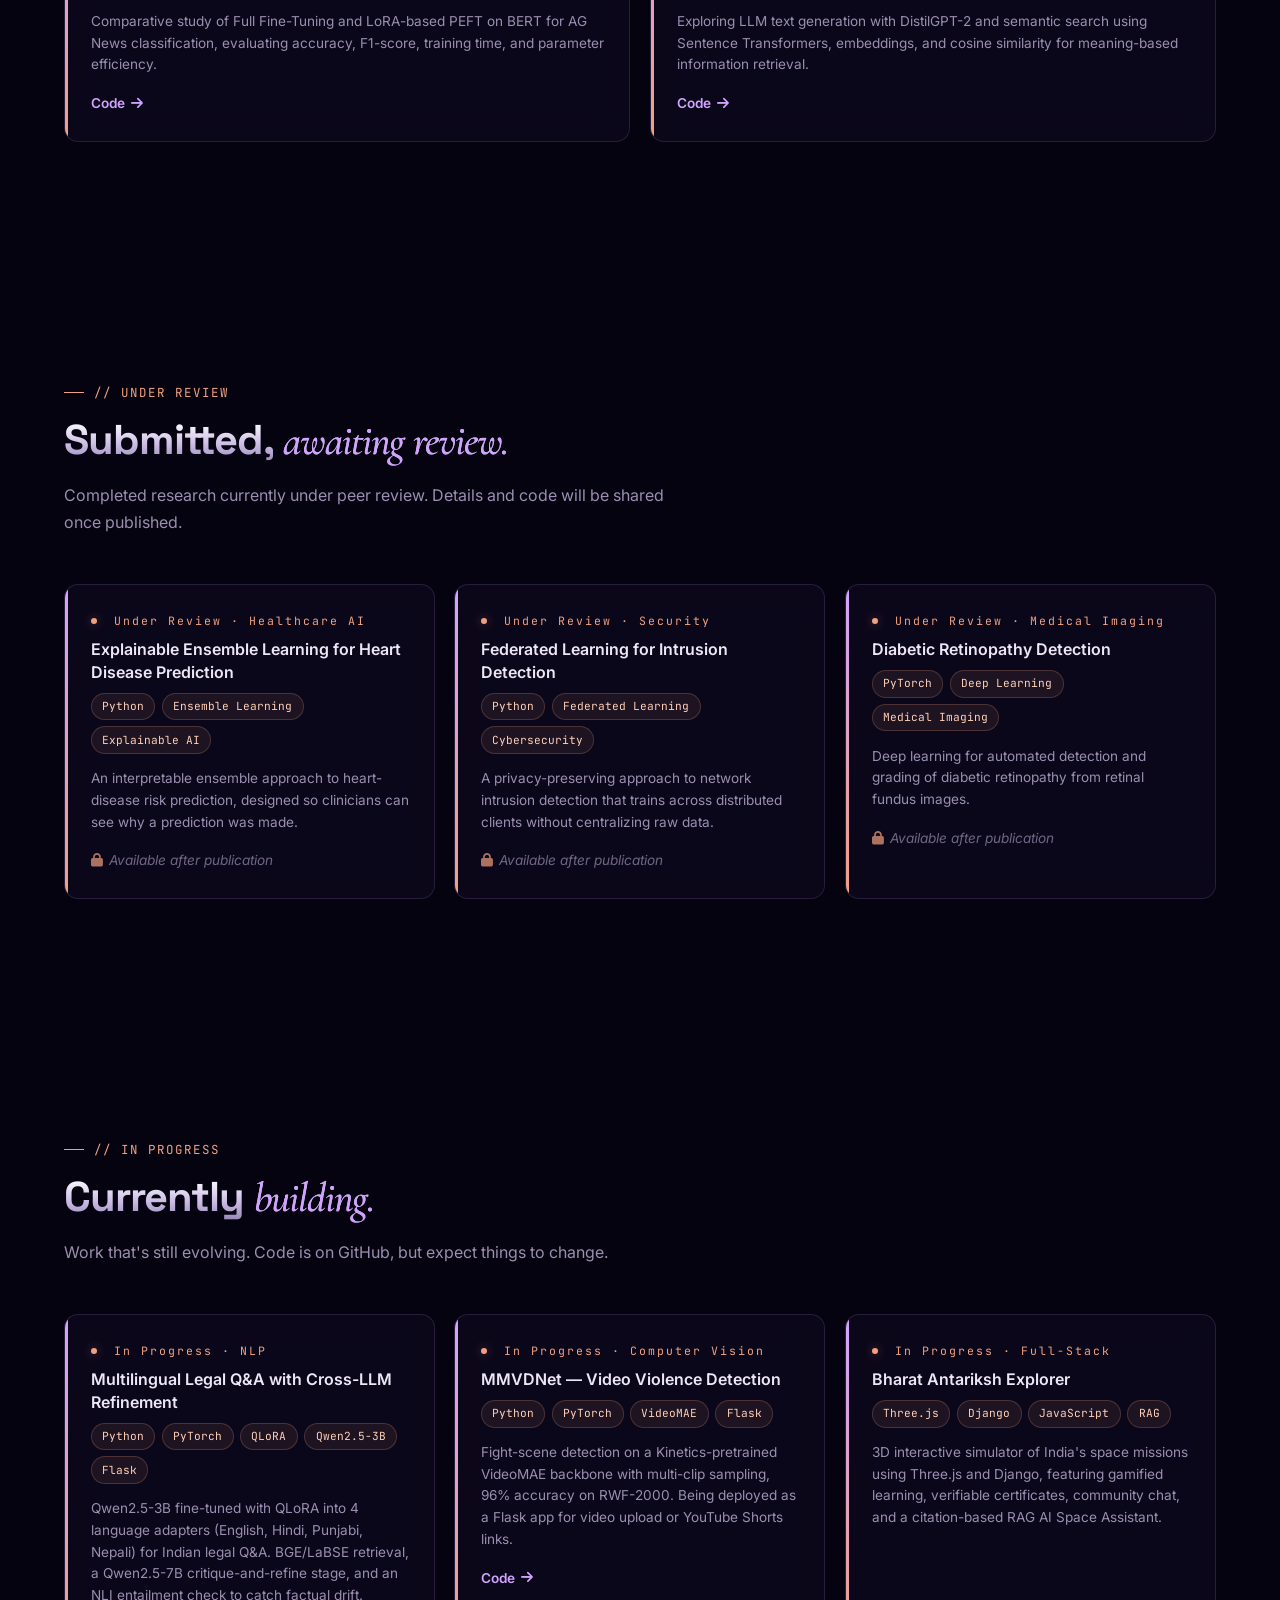
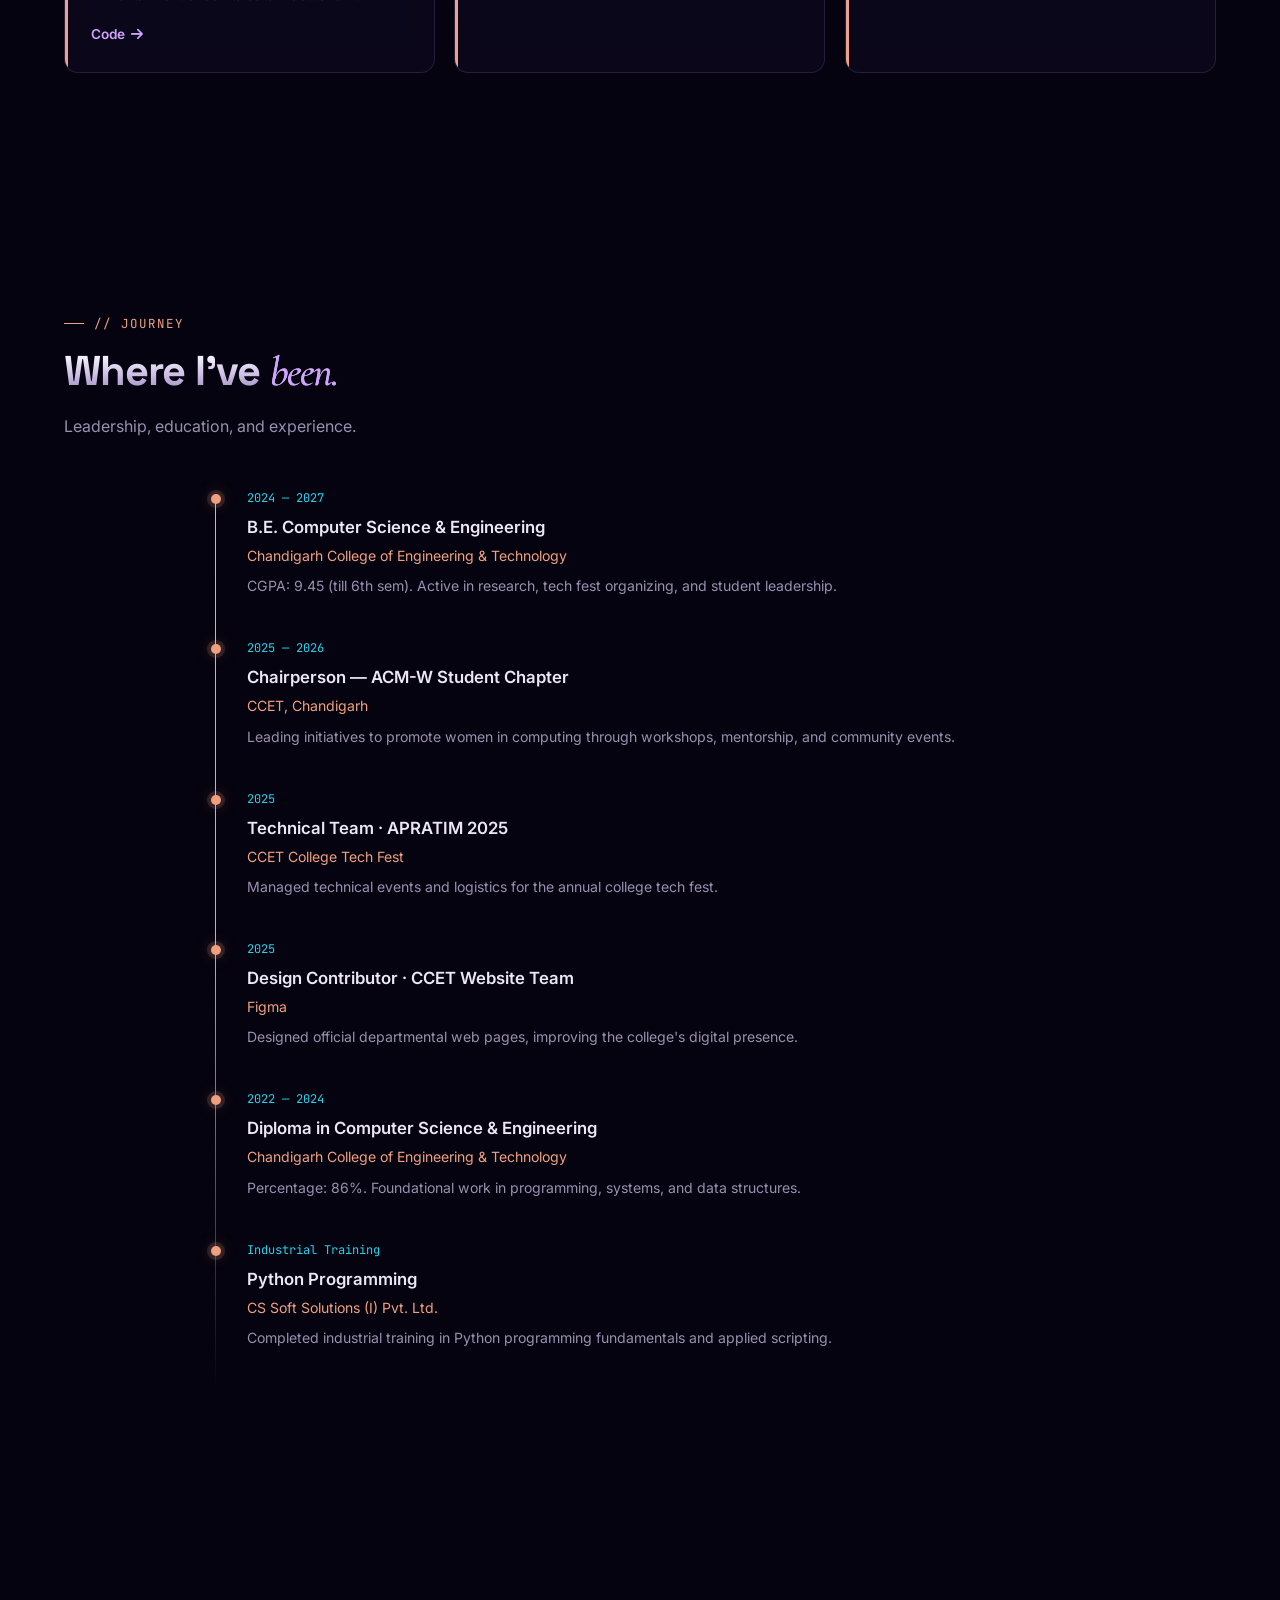
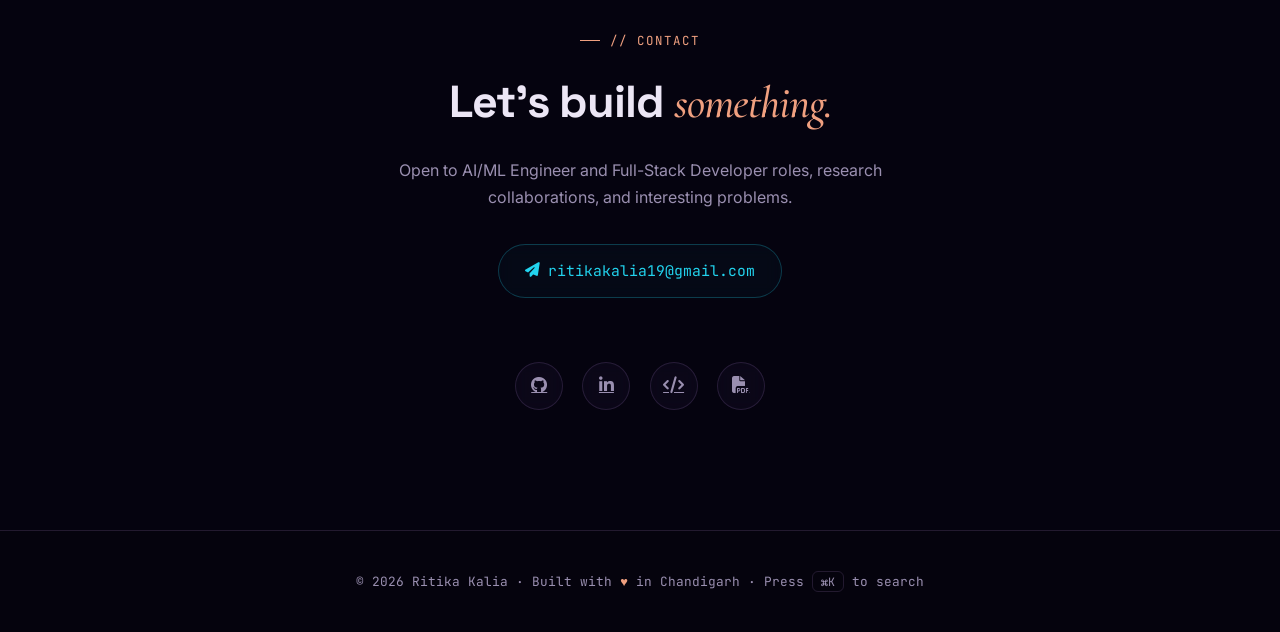
==== commit 87944974: "Update classic.html" ====
--- a/classic.html
+++ b/classic.html
@@ -109,7 +109,7 @@
                 </div>
                 <div class="bento-item reveal reveal-d1">
                     <div class="bento-icon"><i class="fas fa-code-branch"></i></div>
-                    <div class="bento-number">46</div>
+                    <div class="bento-number">55</div>
                     <div class="bento-label">GitHub Repos</div>
                 </div>
                 <div class="bento-item reveal reveal-d2">
@@ -389,22 +389,216 @@
                     <i class="fas fa-brain"></i>
                     <div>
                         <h3>AI &amp; Deep Learning</h3>
-                        <p>Deep learning experiments and fundamentals.</p>
-                    </div>
-                </div>
-                <div class="pub-grid">
-
-
-
-
-
-                    <!-- Deep learning experiments -->
-                     
-                    
-                    
-
-             
-                    <div class="pub-card reveal">
+                        <p>From neural network fundamentals to CNNs, RNNs and applications.</p>
+                    </div>
+                </div>
+                
+                <div class="subcategory" id="cat-ann">
+                    <div class="subcategory-head reveal">
+                        <i class="fas fa-diagram-project"></i>
+                        <div>
+                            <h4>Neural Network Foundations</h4>
+                            <p>Perceptrons, feedforward networks, backpropagation and autoencoders, built from the ground up.</p>
+                        </div>
+                    </div>
+                    <div class="pub-grid">
+
+<div class="pub-card reveal">
+                        <div class="pub-year">PyTorch · Fundamentals</div>
+                        <div class="pub-title">Perceptron: Mini Project </div>
+                        <div class="project-meta">
+                            <span class="project-tag">From scratch</span>
+                            <span class="project-tag">Backprop</span>
+                        </div>
+                        <div class="pub-venue">From-scratch implementations of the Single layer perceptron learning algorithm: AND, OR, NAND, NOR.</div>
+                        <div class="project-links">
+                            <a href="https://github.com/RitikaKalia9/mini_project_perceptron" target="_blank"
+                                rel="noopener">Perceptron <i class="fas fa-arrow-right"></i></a>
+                            <a href="https://rys78ut2ej2rjnb4m6mem4.streamlit.app/" target="_blank"
+                                rel="noopener">Live Demo <i class="fas fa-arrow-right"></i></a>
+                        </div>
+                    </div>
+
+<div class="pub-card reveal">
+                        <div class="pub-year">PyTorch · Fundamentals</div>
+                        <div class="pub-title">Backpropagation: Mini Project</div>
+                        <div class="project-meta">
+                            <span class="project-tag">From scratch</span>
+                            <span class="project-tag">Backprop</span>
+                        </div>
+                        <div class="pub-venue">From-scratch implementations of the Single layer perceptron learning algorithm and
+                            backpropagation, the building blocks of every neural network.</div>
+                        <div class="project-links">
+                            <a href="https://github.com/RitikaKalia9/mini_project_perceptron" target="_blank"
+                                rel="noopener">Backprop <i class="fas fa-arrow-right"></i></a>
+                            <a href="https://github.com/RitikaKalia9/backpropagation_miniproject" target="_blank"
+                                rel="noopener">Live Demo <i class="fas fa-arrow-right"></i></a>
+                        </div>
+                    </div>
+
+<div class="pub-card reveal">
+                        <div class="pub-year">PyTorch · Fundamentals</div>
+                        <div class="pub-title">Perceptron &amp; Backpropagation</div>
+                        <div class="project-meta">
+                            <span class="project-tag">From scratch</span>
+                            <span class="project-tag">Backprop</span>
+                        </div>
+                        <div class="pub-venue">From-scratch implementations of the Single layer perceptron learning algorithm and
+                            backpropagation, the building blocks of every neural network.</div>
+                        <div class="project-links">
+                            <a href="https://github.com/RitikaKalia9/mini_project_perceptron" target="_blank"
+                                rel="noopener">Perceptron <i class="fas fa-arrow-right"></i></a>
+                            <a href="https://github.com/RitikaKalia9/backpropagation_miniproject" target="_blank"
+                                rel="noopener">Backprop <i class="fas fa-arrow-right"></i></a>
+                        </div>
+                    </div>
+
+<div class="pub-card reveal">
+                        <div class="pub-year">PyTorch · ANN</div>
+                        <div class="pub-title">Artificial Neural Networks</div>
+                        <div class="project-meta">
+                            <span class="project-tag">Feedforward</span>
+                            <span class="project-tag">Optimizers</span>
+                        </div>
+                        <div class="pub-venue">Feedforward networks, activation and loss functions, training loops, and
+                            optimization techniques in PyTorch.</div>
+                        <div class="project-links">
+                            <a href="https://github.com/RitikaKalia9/ANN" target="_blank" rel="noopener">Code <i
+                                    class="fas fa-arrow-right"></i></a>
+                            <a href="https://github.com/RitikaKalia9/optimization_techniques" target="_blank"
+                                rel="noopener">Optimization <i class="fas fa-arrow-right"></i></a>
+                        </div>
+                    </div>
+
+<div class="pub-card reveal">
+                        <div class="pub-year">PyTorch · Autoencoders</div>
+                        <div class="pub-title">Autoencoders &amp; VAEs</div>
+                        <div class="project-meta">
+                            <span class="project-tag">Autoencoder</span>
+                            <span class="project-tag">Denoising</span>
+                            <span class="project-tag">VAE</span>
+                        </div>
+                        <div class="pub-venue">Standard, denoising, and variational autoencoders on MNIST:
+                            reconstruction, dimensionality reduction, bottleneck effects, denoising, and image
+                            generation.</div>
+                        <div class="project-links">
+                            <a href="https://github.com/RitikaKalia9/Autoencoders_in_PyTorch" target="_blank"
+                                rel="noopener">Code <i class="fas fa-arrow-right"></i></a>
+                        </div>
+                    </div>
+
+                    </div>
+                </div>
+
+                <div class="subcategory" id="cat-train">
+                    <div class="subcategory-head reveal">
+                        <i class="fas fa-sliders"></i>
+                        <div>
+                            <h4>Training Deep Networks</h4>
+                            <p>Optimizers, second-order methods and regularization: what makes deep networks trainable.</p>
+                        </div>
+                    </div>
+                    <div class="pub-grid">
+
+<div class="pub-card reveal">
+                    <div class="pub-year">PyTorch · Deep Learning Optimization</div>
+                    <div class="pub-title">Optimization for Training Deep Neural Networks</div>
+                    <div class="project-meta">
+                        <span class="project-tag">PyTorch</span>
+                        <span class="project-tag">Gradient Descent</span>
+                        <span class="project-tag">Adam</span>
+                        <span class="project-tag">RMSProp</span>
+                    </div>
+                    <div class="pub-venue">Implemented gradient descent variants, AdaGrad, RMSProp, and Adam from scratch in PyTorch and validated them against built-in optimizers. Explored vanishing gradients, optimizer convergence, learning-rate sensitivity, and performance on nonlinear classification tasks.</div>
+                    <div class="project-links">
+                        <a href="https://github.com/RitikaKalia9/optimization_techniques" target="_blank"
+                            rel="noopener">Code <i class="fas fa-arrow-right"></i></a>
+                    </div>
+                    </div>
+
+<div class="pub-card reveal">
+                        <div class="pub-year">PyTorch · Optimization</div>
+                        <div class="pub-title">Second-Order Optimization Methods</div>
+                        <div class="project-meta">
+                            <span class="project-tag">Newton</span>
+                            <span class="project-tag">Hessian</span>
+                            <span class="project-tag">Quasi-Newton</span>
+                        </div>
+                        <div class="pub-venue">Curvature, Newton's method, Hessian computation, quasi-Newton, and
+                            Hessian-free methods. Shows why second-order methods converge fast and why the full Hessian
+                            is impractical for large networks.</div>
+                        <div class="project-links">
+                            <a href="https://github.com/RitikaKalia9/Second-Order-Optimization-Methods" target="_blank"
+                                rel="noopener">Code <i class="fas fa-arrow-right"></i></a>
+                        </div>
+                    </div>
+
+<div class="pub-card reveal">
+                        <div class="pub-year">PyTorch · Regularization</div>
+                        <div class="pub-title">Regularization Explorer: Mini Project</div>
+                        <div class="project-meta">
+                            <span class="project-tag">PyTorch</span>
+                            <span class="project-tag">Dropout</span>
+                            <span class="project-tag">BatchNorm</span>
+                        </div>
+                        <div class="pub-venue">L1/L2 regularization, dropout, batch normalization, and data augmentation
+                            against overfitting, with an interactive explorer to compare their effects.</div>
+                        <div class="project-links">
+                            <a href="https://regularization-explorer-mwxbxonjxpn55wgmjvfixf.streamlit.app/" target="_blank" rel="noopener">Explorer <i class="fas fa-arrow-right"></i></a>
+                            <a href="https://github.com/RitikaKalia9/regularization-explorer" target="_blank"
+                                rel="noopener">Code <i class="fas fa-arrow-right"></i></a>
+                        </div>
+                    </div>
+
+<div class="pub-card reveal">
+                        <div class="pub-year">PyTorch · Regularization</div>
+                        <div class="pub-title">Regularization Methods</div>
+                        <div class="project-meta">
+                            <span class="project-tag">PyTorch</span>
+                            <span class="project-tag">Dropout</span>
+                            <span class="project-tag">BatchNorm</span>
+                        </div>
+                        <div class="pub-venue">L1/L2 regularization, dropout, batch normalization, and data augmentation
+                            against overfitting.</div>
+                        <div class="project-links">
+                            <a href="https://github.com/RitikaKalia9/Regularization_Methods_in_PyTorch" target="_blank"
+                                rel="noopener">Code <i class="fas fa-arrow-right"></i></a>
+                        </div>
+                    </div>
+
+                    </div>
+                </div>
+
+                <div class="subcategory" id="cat-cnn">
+                    <div class="subcategory-head reveal">
+                        <i class="fas fa-image"></i>
+                        <div>
+                            <h4>Convolutional Neural Networks</h4>
+                            <p>Convolution, pooling and deep CNN architectures from LeNet to ResNet.</p>
+                        </div>
+                    </div>
+                    <div class="pub-grid">
+
+<div class="pub-card reveal">
+                        <div class="pub-year">PyTorch · CNN</div>
+                        <div class="pub-title">CNNs &amp; Deep Architectures</div>
+                        <div class="project-meta">
+                            <span class="project-tag">CIFAR-10</span>
+                            <span class="project-tag">ResNet-18</span>
+                            <span class="project-tag">VGG-16</span>
+                        </div>
+                        <div class="pub-venue">CNN practical covering convolution, pooling, backprop through
+                            convolution, parameter counts, and a CIFAR-10 classifier. Plus LeNet-5, AlexNet, VGG-16,
+                            PlacesNet, and ResNet-18.</div>
+                        <div class="project-links">
+                            <a href="https://github.com/RitikaKalia9/CNN" target="_blank" rel="noopener">CNN <i
+                                    class="fas fa-arrow-right"></i></a>
+                            <a href="https://github.com/RitikaKalia9/Deep-CNN-Architectures-LeNet-5-AlexNet-VGG-16-PlacesNet-ResNet-18"
+                                target="_blank" rel="noopener">Architectures <i class="fas fa-arrow-right"></i></a>
+                        </div>
+                    </div>
+
+<div class="pub-card reveal">
                         <div class="pub-year">PyTorch · Deep Learning · Computer Vision</div>
                         <div class="pub-title">Deep CNN Architectures for Garbage Classification</div>
                         <div class="project-meta">
@@ -429,186 +623,80 @@
                         </div>
                     </div>
 
-                    
-                    
-
-                    <div class="pub-card reveal">
-                        <div class="pub-year">PyTorch · CNN</div>
-                        <div class="pub-title">CNNs &amp; Deep Architectures</div>
-                        <div class="project-meta">
-                            <span class="project-tag">CIFAR-10</span>
-                            <span class="project-tag">ResNet-18</span>
-                            <span class="project-tag">VGG-16</span>
-                        </div>
-                        <div class="pub-venue">CNN practical covering convolution, pooling, backprop through
-                            convolution, parameter counts, and a CIFAR-10 classifier. Plus LeNet-5, AlexNet, VGG-16,
-                            PlacesNet, and ResNet-18.</div>
-                        <div class="project-links">
-                            <a href="https://github.com/RitikaKalia9/CNN" target="_blank" rel="noopener">CNN <i
-                                    class="fas fa-arrow-right"></i></a>
-                            <a href="https://github.com/RitikaKalia9/Deep-CNN-Architectures-LeNet-5-AlexNet-VGG-16-PlacesNet-ResNet-18"
-                                target="_blank" rel="noopener">Architectures <i class="fas fa-arrow-right"></i></a>
-                        </div>
-                    </div>
-
-                    <div class="pub-card reveal reveal-d1">
-                        <div class="pub-year">PyTorch · Optimization</div>
-                        <div class="pub-title">Second-Order Optimization Methods</div>
-                        <div class="project-meta">
-                            <span class="project-tag">Newton</span>
-                            <span class="project-tag">Hessian</span>
-                            <span class="project-tag">Quasi-Newton</span>
-                        </div>
-                        <div class="pub-venue">Curvature, Newton's method, Hessian computation, quasi-Newton, and
-                            Hessian-free methods. Shows why second-order methods converge fast and why the full Hessian
-                            is impractical for large networks.</div>
-                        <div class="project-links">
-                            <a href="https://github.com/RitikaKalia9/Second-Order-Optimization-Methods" target="_blank"
-                                rel="noopener">Code <i class="fas fa-arrow-right"></i></a>
-                        </div>
-                    </div>
-
-                    
-
-                    <div class="pub-card reveal reveal-d1">
-                    <div class="pub-year">PyTorch · Deep Learning Optimization</div>
-                    <div class="pub-title">Optimization for Training Deep Neural Networks</div>
-                    <div class="project-meta">
-                        <span class="project-tag">PyTorch</span>
-                        <span class="project-tag">Gradient Descent</span>
-                        <span class="project-tag">Adam</span>
-                        <span class="project-tag">RMSProp</span>
-                    </div>
-                    <div class="pub-venue">Implemented gradient descent variants, AdaGrad, RMSProp, and Adam from scratch in PyTorch and validated them against built-in optimizers. Explored vanishing gradients, optimizer convergence, learning-rate sensitivity, and performance on nonlinear classification tasks.</div>
-                    <div class="project-links">
-                        <a href="https://github.com/RitikaKalia9/optimization_techniques" target="_blank"
-                            rel="noopener">Code <i class="fas fa-arrow-right"></i></a>
-                    </div>
-                    </div>
-
-
-
-                    <div class="pub-card reveal reveal-d2">
-                        <div class="pub-year">PyTorch · Autoencoders</div>
-                        <div class="pub-title">Autoencoders &amp; VAEs</div>
-                        <div class="project-meta">
-                            <span class="project-tag">Autoencoder</span>
-                            <span class="project-tag">Denoising</span>
-                            <span class="project-tag">VAE</span>
-                        </div>
-                        <div class="pub-venue">Standard, denoising, and variational autoencoders on MNIST:
-                            reconstruction, dimensionality reduction, bottleneck effects, denoising, and image
-                            generation.</div>
-                        <div class="project-links">
-                            <a href="https://github.com/RitikaKalia9/Autoencoders_in_PyTorch" target="_blank"
-                                rel="noopener">Code <i class="fas fa-arrow-right"></i></a>
-                        </div>
-                    </div>
-
-                    <div class="pub-card reveal">
-                        <div class="pub-year">PyTorch · Regularization</div>
-                        <div class="pub-title">Regularization Explorer: Mini Project</div>
-                        <div class="project-meta">
-                            <span class="project-tag">PyTorch</span>
-                            <span class="project-tag">Dropout</span>
-                            <span class="project-tag">BatchNorm</span>
-                        </div>
-                        <div class="pub-venue">L1/L2 regularization, dropout, batch normalization, and data augmentation
-                            against overfitting, with an interactive explorer to compare their effects.</div>
-                        <div class="project-links">
-                            <a href="https://regularization-explorer-mwxbxonjxpn55wgmjvfixf.streamlit.app/" target="_blank" rel="noopener">Explorer <i class="fas fa-arrow-right"></i></a>
-                            <a href="https://github.com/RitikaKalia9/regularization-explorer" target="_blank"
-                                rel="noopener">Code <i class="fas fa-arrow-right"></i></a>
-                        </div>
-                    </div>
-                    
-                    <div class="pub-card reveal">
-                        <div class="pub-year">PyTorch · Regularization</div>
-                        <div class="pub-title">Regularization Methods</div>
-                        <div class="project-meta">
-                            <span class="project-tag">PyTorch</span>
-                            <span class="project-tag">Dropout</span>
-                            <span class="project-tag">BatchNorm</span>
-                        </div>
-                        <div class="pub-venue">L1/L2 regularization, dropout, batch normalization, and data augmentation
-                            against overfitting.</div>
-                        <div class="project-links">
-                            <a href="https://github.com/RitikaKalia9/Regularization_Methods_in_PyTorch" target="_blank"
-                                rel="noopener">Code <i class="fas fa-arrow-right"></i></a>
-                        </div>
-                    </div>
-
-
-                    <div class="pub-card reveal reveal-d1">
-                        <div class="pub-year">PyTorch · Fundamentals</div>
-                        <div class="pub-title">Backpropagation: Mini Project</div>
-                        <div class="project-meta">
-                            <span class="project-tag">From scratch</span>
-                            <span class="project-tag">Backprop</span>
-                        </div>
-                        <div class="pub-venue">From-scratch implementations of the Single layer perceptron learning algorithm and
-                            backpropagation, the building blocks of every neural network.</div>
-                        <div class="project-links">
-                            <a href="https://github.com/RitikaKalia9/mini_project_perceptron" target="_blank"
-                                rel="noopener">Backprop <i class="fas fa-arrow-right"></i></a>
-                            <a href="https://github.com/RitikaKalia9/backpropagation_miniproject" target="_blank"
-                                rel="noopener">Live Demo <i class="fas fa-arrow-right"></i></a>
-                        </div>
-                    </div>
-
-                    <div class="pub-card reveal reveal-d1">
-                        <div class="pub-year">PyTorch · Fundamentals</div>
-                        <div class="pub-title">Perceptron: Mini Project </div>
-                        <div class="project-meta">
-                            <span class="project-tag">From scratch</span>
-                            <span class="project-tag">Backprop</span>
-                        </div>
-                        <div class="pub-venue">From-scratch implementations of the Single layer perceptron learning algorithm: AND, OR, NAND, NOR.</div>
-                        <div class="project-links">
-                            <a href="https://github.com/RitikaKalia9/mini_project_perceptron" target="_blank"
-                                rel="noopener">Perceptron <i class="fas fa-arrow-right"></i></a>
-                            <a href="https://rys78ut2ej2rjnb4m6mem4.streamlit.app/" target="_blank"
-                                rel="noopener">Live Demo <i class="fas fa-arrow-right"></i></a>
-                        </div>
-                    </div>
-
-
-                    
-                    <div class="pub-card reveal reveal-d1">
-                        <div class="pub-year">PyTorch · Fundamentals</div>
-                        <div class="pub-title">Perceptron &amp; Backpropagation</div>
-                        <div class="project-meta">
-                            <span class="project-tag">From scratch</span>
-                            <span class="project-tag">Backprop</span>
-                        </div>
-                        <div class="pub-venue">From-scratch implementations of the Single layer perceptron learning algorithm and
-                            backpropagation, the building blocks of every neural network.</div>
-                        <div class="project-links">
-                            <a href="https://github.com/RitikaKalia9/mini_project_perceptron" target="_blank"
-                                rel="noopener">Perceptron <i class="fas fa-arrow-right"></i></a>
-                            <a href="https://github.com/RitikaKalia9/backpropagation_miniproject" target="_blank"
-                                rel="noopener">Backprop <i class="fas fa-arrow-right"></i></a>
-                        </div>
-                    </div>
-
-                    <div class="pub-card reveal reveal-d2">
-                        <div class="pub-year">PyTorch · ANN</div>
-                        <div class="pub-title">Artificial Neural Networks</div>
-                        <div class="project-meta">
-                            <span class="project-tag">Feedforward</span>
-                            <span class="project-tag">Optimizers</span>
-                        </div>
-                        <div class="pub-venue">Feedforward networks, activation and loss functions, training loops, and
-                            optimization techniques in PyTorch.</div>
-                        <div class="project-links">
-                            <a href="https://github.com/RitikaKalia9/ANN" target="_blank" rel="noopener">Code <i
-                                    class="fas fa-arrow-right"></i></a>
-                            <a href="https://github.com/RitikaKalia9/optimization_techniques" target="_blank"
-                                rel="noopener">Optimization <i class="fas fa-arrow-right"></i></a>
-                        </div>
-                    </div>
-
-                </div>
+                    </div>
+                </div>
+
+                <div class="subcategory" id="cat-rnn">
+                    <div class="subcategory-head reveal">
+                        <i class="fas fa-wave-square"></i>
+                        <div>
+                            <h4>Recurrent Networks</h4>
+                            <p>Sequence modeling with RNNs, BPTT, LSTM, GRU and BiLSTM.</p>
+                        </div>
+                    </div>
+                    <div class="pub-grid">
+
+<div class="pub-card reveal">
+                        <div class="pub-year">PyTorch · Sequence Models</div>
+                        <div class="pub-title">Recurrent Networks from First Principles</div>
+                        <div class="project-meta">
+                            <span class="project-tag">RNN</span>
+                            <span class="project-tag">BPTT</span>
+                            <span class="project-tag">LSTM</span>
+                            <span class="project-tag">GRU</span>
+                            <span class="project-tag">BiLSTM</span>
+                        </div>
+                        <div class="pub-venue">From-scratch exploration of RNN, BPTT, LSTM, GRU, and BiLSTM in PyTorch, covering gradient analysis, memory tasks, vanishing/exploding gradients, and autograd verification.</div>
+                        <div class="project-links">
+                            <a href="https://github.com/RitikaKalia9/Recurrent-Networks-from-First-Principles-BPTT-LSTM-GRU-BiLSTM-in-PyTorch." target="_blank" rel="noopener">Code <i class="fas fa-arrow-right"></i></a>
+                        </div>
+                    </div>
+
+                    </div>
+                </div>
+
+                <div class="subcategory" id="cat-apps">
+                    <div class="subcategory-head reveal">
+                        <i class="fas fa-rocket"></i>
+                        <div>
+                            <h4>Applications: Vision &amp; NLP</h4>
+                            <p>Putting the fundamentals to work on real language and classification tasks.</p>
+                        </div>
+                    </div>
+                    <div class="pub-grid">
+
+<div class="pub-card reveal">
+                        <div class="pub-year">PyTorch · LLM Fine-Tuning · PEFT</div>
+                        <div class="pub-title">LoRA vs. Full Fine-Tuning of BERT</div>
+                        <div class="project-meta">
+                            <span class="project-tag">BERT</span>
+                            <span class="project-tag">LoRA</span>
+                            <span class="project-tag">PEFT</span>
+                            <span class="project-tag">AG News</span>
+                        </div>
+                        <div class="pub-venue">Comparative study of Full Fine-Tuning and LoRA-based PEFT on BERT for AG News classification, evaluating accuracy, F1-score, training time, and parameter efficiency.</div>
+                        <div class="project-links">
+                            <a href="https://github.com/RitikaKalia9/LoRA-vs.-Full-Fine-Tuning-of-BERT" target="_blank" rel="noopener">Code <i class="fas fa-arrow-right"></i></a>
+                        </div>
+                    </div>
+
+<div class="pub-card reveal">
+                        <div class="pub-year">NLP · Generative AI · Embeddings</div>
+                        <div class="pub-title">Text Generation &amp; Semantic Search</div>
+                        <div class="project-meta">
+                            <span class="project-tag">DistilGPT-2</span>
+                            <span class="project-tag">Sentence Transformers</span>
+                            <span class="project-tag">Cosine Similarity</span>
+                        </div>
+                        <div class="pub-venue">Exploring LLM text generation with DistilGPT-2 and semantic search using Sentence Transformers, embeddings, and cosine similarity for meaning-based information retrieval.</div>
+                        <div class="project-links">
+                            <a href="https://github.com/RitikaKalia9/Text-Generation-Semantic-Search" target="_blank" rel="noopener">Code <i class="fas fa-arrow-right"></i></a>
+                        </div>
+                    </div>
+
+                    </div>
+                </div>
+
             </div>
 
         </div>
@@ -717,6 +805,18 @@
                                 class="fas fa-arrow-right"></i></a>
                     </div>
                 </div>
+
+                    <div class="pub-card reveal reveal-d2">
+                        <div class="pub-year"><span class="wip-dot"></span> In Progress · Full-Stack</div>
+                        <div class="pub-title">Bharat Antariksh Explorer</div>
+                        <div class="project-meta">
+                            <span class="project-tag">Three.js</span>
+                            <span class="project-tag">Django</span>
+                            <span class="project-tag">JavaScript</span>
+                            <span class="project-tag">RAG</span>
+                        </div>
+                        <div class="pub-venue">3D interactive simulator of India's space missions using Three.js and Django, featuring gamified learning, verifiable certificates, community chat, and a citation-based RAG AI Space Assistant.</div>
+                    </div>
 
             </div>
         </div>
--- a/css/extras.css
+++ b/css/extras.css
@@ -54,3 +54,38 @@
   .pipm-b{min-height:44px}
 }
 @media(prefers-reduced-motion:reduce){.pipm,.pipm-card,.pipm-body.pipm-in{transition:none;animation:none}}
+
+/* Weak devices (class set by js/perf.js): backdrop-filter re-blurs the live WebGL canvas every frame.
+ Drop it and use a slightly more opaque tint so text stays readable. No effect at level 0. */
+.lowfx :is(
+  nav.scrolled,
+  .hero-badge,
+  .btn-ghost,
+  .quote-strip,
+  .bento-item,
+  .stack-card,
+  .project-item,
+  .pub-card,
+  .contact-email,
+  .contact-socials a,
+  footer,
+  .cmdk-overlay,
+  .nav-links,
+  #explore,
+  .tback,
+  .tindex,
+  .tbar button,
+  .tcatback,
+  .pmap,
+  .gpanel,
+  #pip .bub,
+  #noglCard,
+  #pipSound,
+  .pipm,
+  #pipMenu,
+  #pipSheet:not([hidden])
+){
+  -webkit-backdrop-filter: none !important;
+  backdrop-filter: none !important;
+  background-color: rgba(8, 5, 20, .82);
+}
